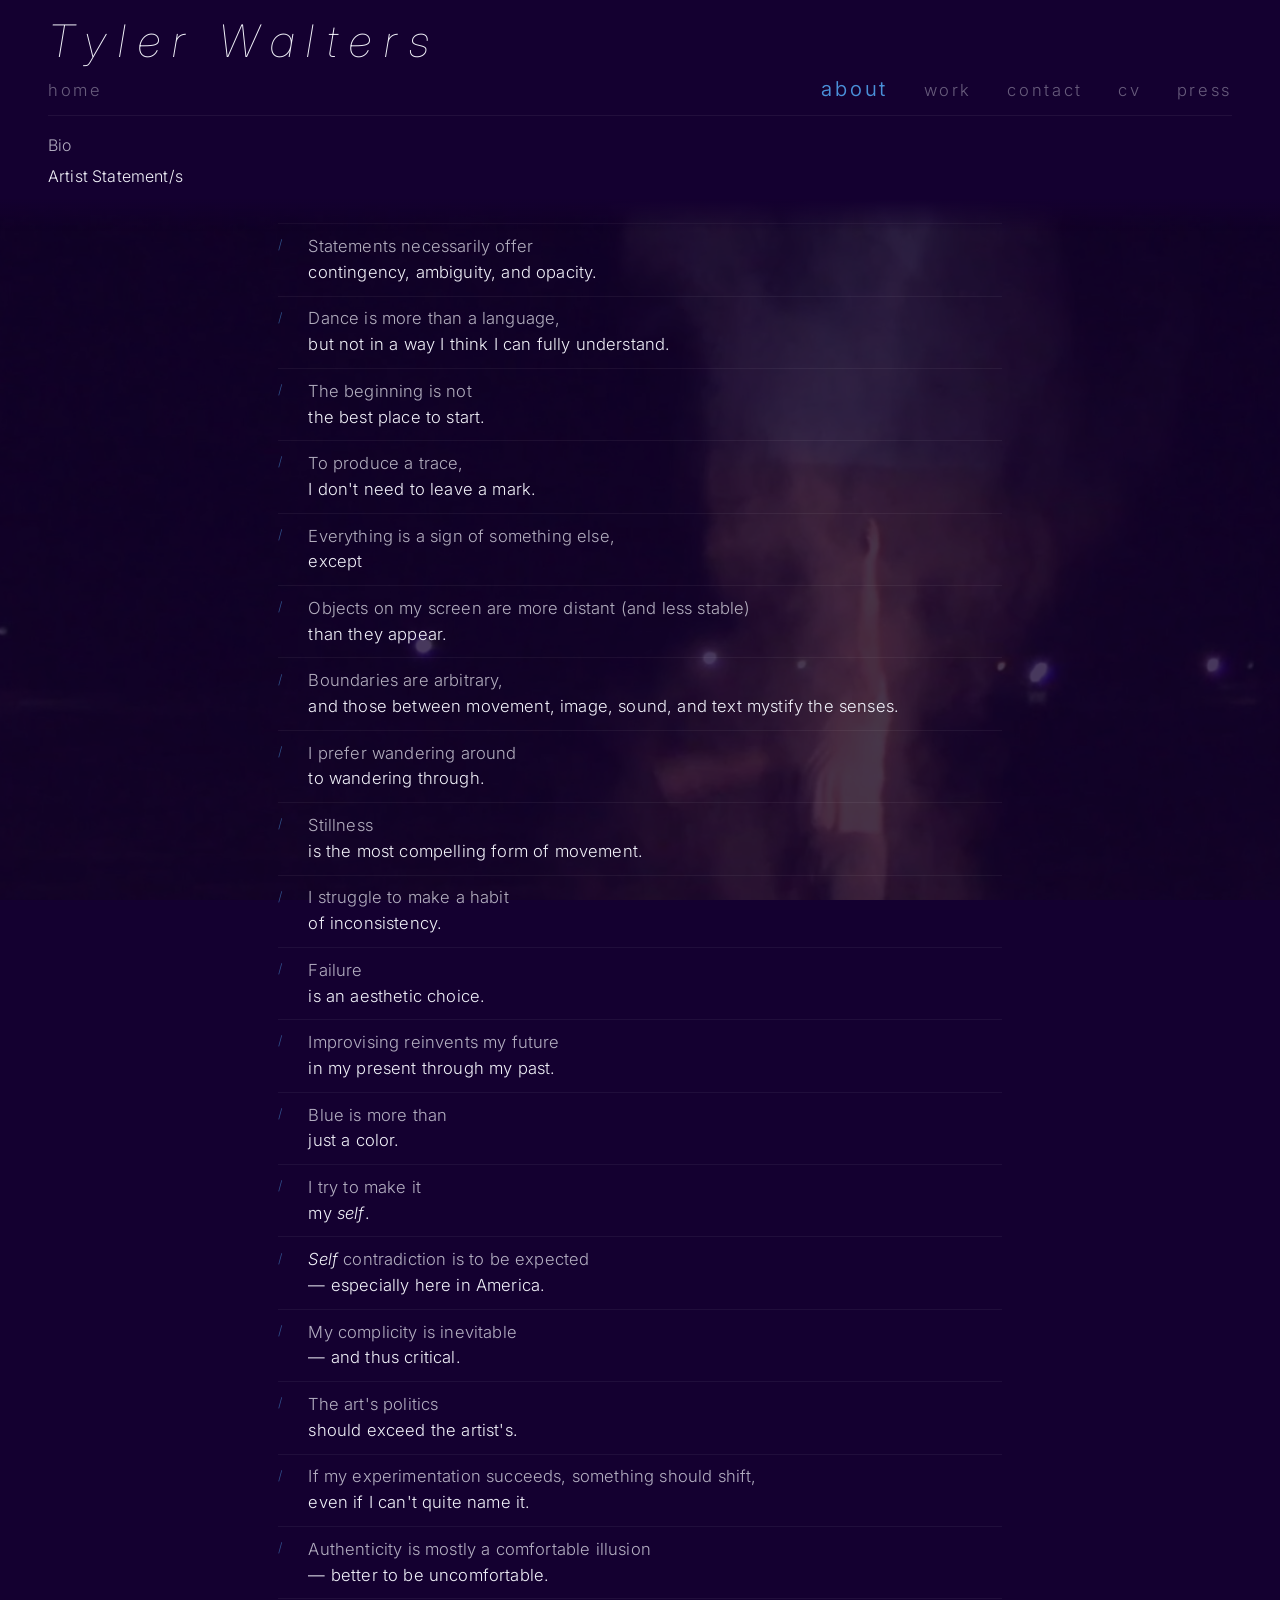
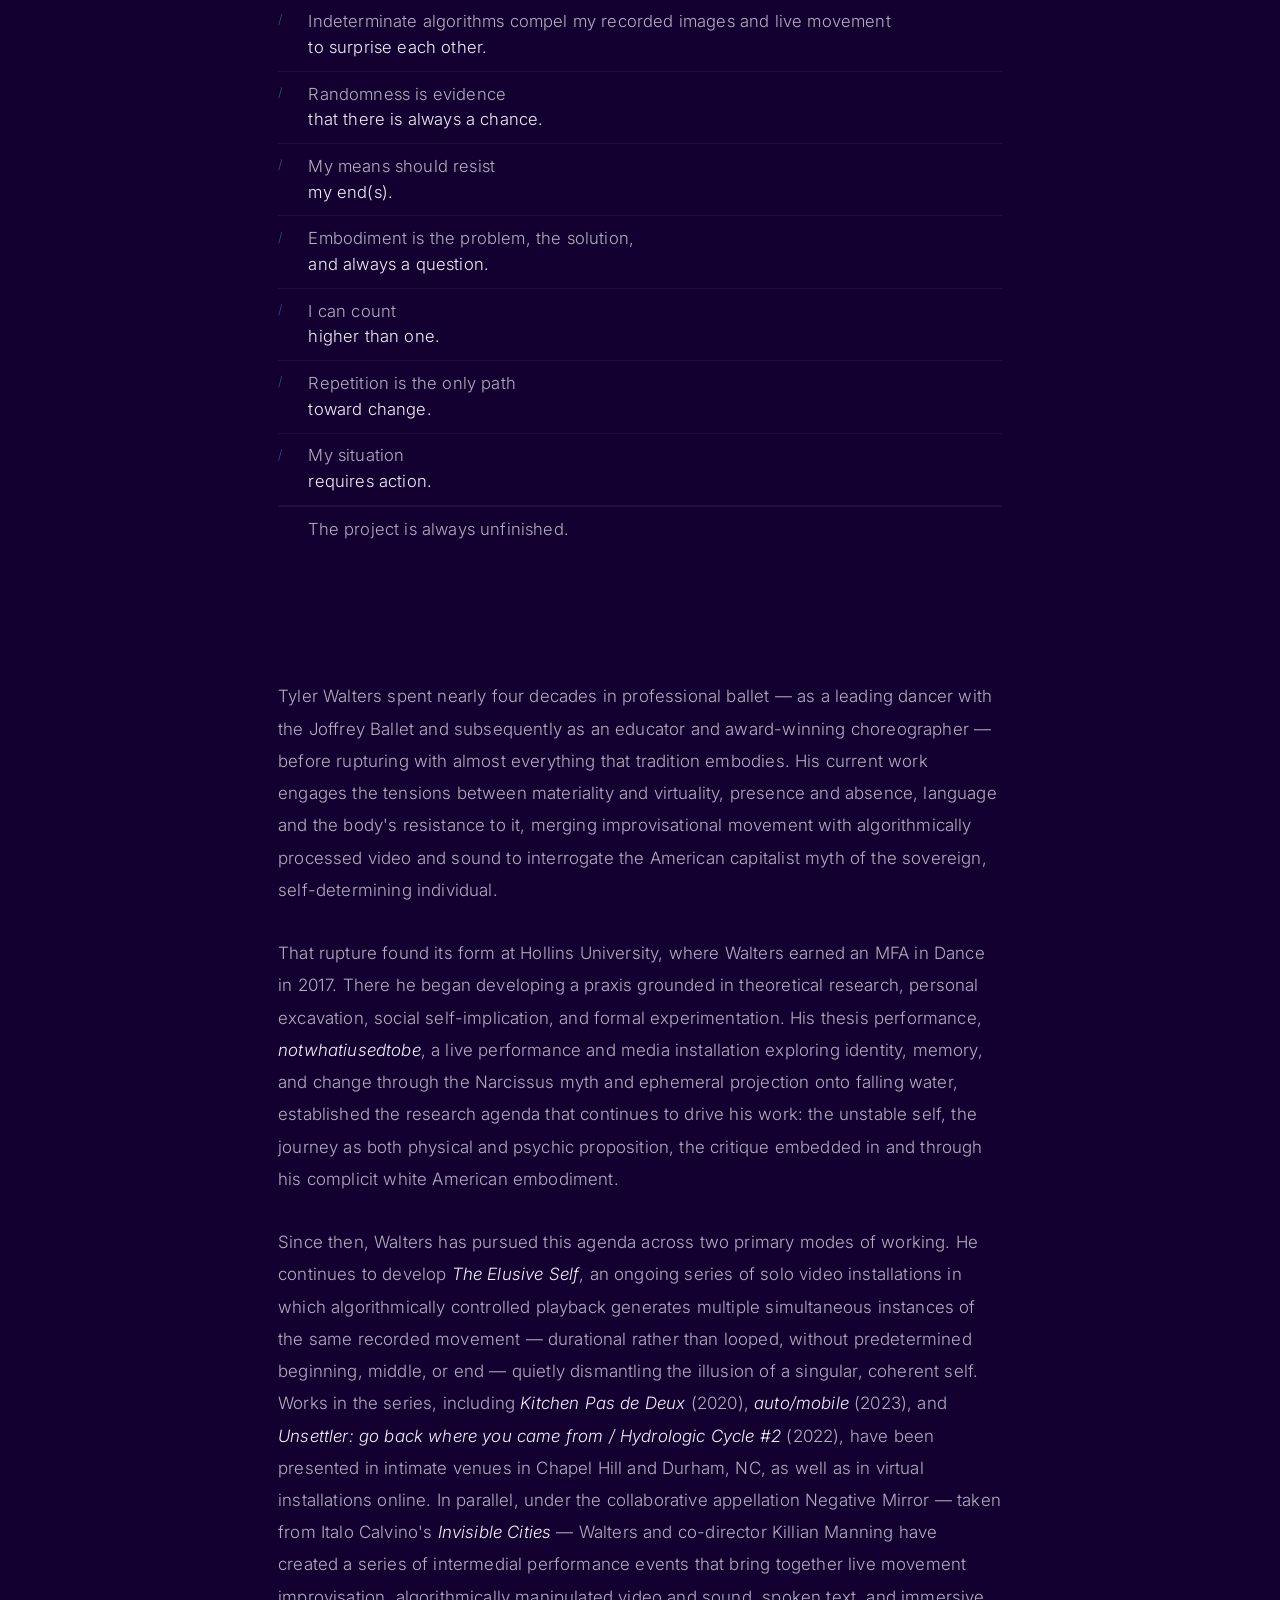
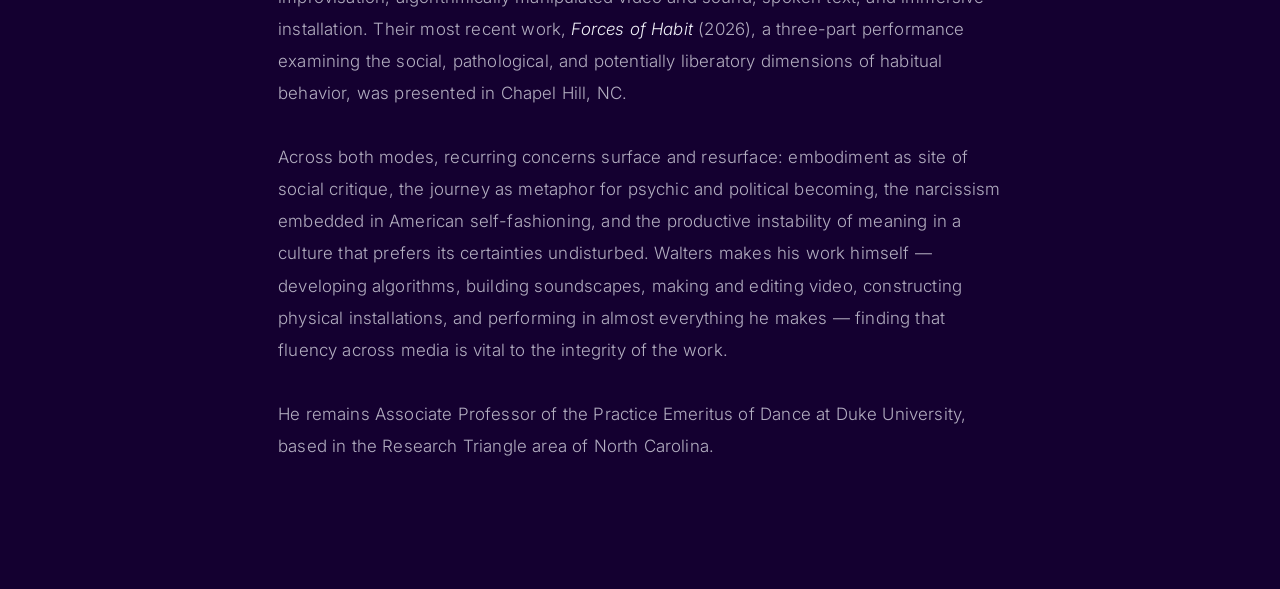
==== about.html @ b611483b "Add files via upload" ====
<!DOCTYPE html>
<html lang="en">
<head>
  <meta charset="UTF-8">
  <meta name="viewport" content="width=device-width, initial-scale=1.0">
  <title>Tyler Walters — About</title>
  <link rel="preconnect" href="https://fonts.googleapis.com">
  <link rel="preconnect" href="https://fonts.gstatic.com" crossorigin>
  <link href="https://fonts.googleapis.com/css2?family=Inter:ital,wght@0,100..900;1,100..900&display=swap" rel="stylesheet">
  <link rel="stylesheet" href="style.css">
</head>
<body class="page">

<!-- Parallax background — brighter, unblurred -->
<div class="parallax-bg" aria-hidden="true">
  <img class="parallax-bg-img"
       src="assets/skyty-frames/frame030.jpg"
       alt=""
       id="bg-img">
</div>

<!-- ============================================================
     SITE HEADER
============================================================ -->
<header class="site-header" id="site-header">
  <span class="site-header-name" aria-hidden="true">Tyler Walters</span>
  <nav class="nav-bar" aria-label="Site navigation">
    <a href="index.html"   class="nav-item nav-home">home</a>
    <a href="about.html"   class="nav-item active" aria-current="page">about</a>
    <a href="work.html"    class="nav-item">work</a>
    <a href="contact.html" class="nav-item">contact</a>
    <a href="cv.html"      class="nav-item">cv</a>
    <a href="press.html"   class="nav-item">press</a>
  </nav>
</header>

<!-- ============================================================
     ABOUT PAGE
============================================================ -->
<div class="about-page" id="about-page">

  <!--
    Sub-nav is sticky, positioned via JS to sit flush below header.
    Content scrolls behind it — the ::after gradient fades statements out.
  -->
  <nav class="sub-nav" id="sub-nav" aria-label="Section navigation">
    <!--
      CSS flex order: sub-inactive = order 1 (top), sub-active = order 2 (bottom).
      JS swaps classes as user scrolls between sections.
    -->
    <a href="#statement"
       class="sub-nav-item sub-active"
       id="subnav-statement">Artist Statement/s</a>
    <a href="#bio"
       class="sub-nav-item sub-inactive"
       id="subnav-bio">Bio</a>
  </nav>

  <!-- ============================================================
       ARTIST STATEMENT
  ============================================================ -->
  <section class="statement-section" id="statement">

    <ul class="statement-list" aria-label="Artist statements">

      <li class="statement-item">
        <span class="slash" aria-hidden="true">/</span>
        <p class="statement-text">
          <span class="line-1">Statements necessarily offer</span>
          <span class="line-2">contingency, ambiguity, and opacity.</span>
        </p>
      </li>

      <li class="statement-item">
        <span class="slash" aria-hidden="true">/</span>
        <p class="statement-text">
          <span class="line-1">Dance is more than a language,</span>
          <span class="line-2">but not in a way I think I can fully understand.</span>
        </p>
      </li>

      <li class="statement-item">
        <span class="slash" aria-hidden="true">/</span>
        <p class="statement-text">
          <!-- fixed: lowercase "the" on line 2 -->
          <span class="line-1">The beginning is not</span>
          <span class="line-2">the best place to start.</span>
        </p>
      </li>

      <li class="statement-item">
        <span class="slash" aria-hidden="true">/</span>
        <p class="statement-text">
          <span class="line-1">To produce a trace,</span>
          <span class="line-2">I don't need to leave a mark.</span>
        </p>
      </li>

      <li class="statement-item">
        <span class="slash" aria-hidden="true">/</span>
        <p class="statement-text">
          <span class="line-1">Everything is a sign of something else,</span>
          <span class="line-2">except</span>
        </p>
      </li>

      <li class="statement-item">
        <span class="slash" aria-hidden="true">/</span>
        <p class="statement-text">
          <span class="line-1">Objects on my screen are more distant (and less stable)</span>
          <span class="line-2">than they appear.</span>
        </p>
      </li>

      <li class="statement-item">
        <span class="slash" aria-hidden="true">/</span>
        <p class="statement-text">
          <span class="line-1">Boundaries are arbitrary,</span>
          <span class="line-2">and those between movement, image, sound, and text mystify the senses.</span>
        </p>
      </li>

      <li class="statement-item">
        <span class="slash" aria-hidden="true">/</span>
        <p class="statement-text">
          <span class="line-1">I prefer wandering around</span>
          <span class="line-2">to wandering through.</span>
        </p>
      </li>

      <li class="statement-item">
        <span class="slash" aria-hidden="true">/</span>
        <p class="statement-text">
          <span class="line-1">Stillness</span>
          <span class="line-2">is the most compelling form of movement.</span>
        </p>
      </li>

      <li class="statement-item">
        <span class="slash" aria-hidden="true">/</span>
        <p class="statement-text">
          <span class="line-1">I struggle to make a habit</span>
          <span class="line-2">of inconsistency.</span>
        </p>
      </li>

      <li class="statement-item">
        <span class="slash" aria-hidden="true">/</span>
        <p class="statement-text">
          <span class="line-1">Failure</span>
          <span class="line-2">is an aesthetic choice.</span>
        </p>
      </li>

      <li class="statement-item">
        <span class="slash" aria-hidden="true">/</span>
        <p class="statement-text">
          <span class="line-1">Improvising reinvents my future</span>
          <span class="line-2">in my present through my past.</span>
        </p>
      </li>

      <li class="statement-item">
        <span class="slash" aria-hidden="true">/</span>
        <p class="statement-text">
          <span class="line-1">Blue is more than</span>
          <span class="line-2">just a color.</span>
        </p>
      </li>

      <li class="statement-item">
        <span class="slash" aria-hidden="true">/</span>
        <p class="statement-text">
          <span class="line-1">I try to make it</span>
          <span class="line-2">my <em>self</em>.</span>
        </p>
      </li>

      <li class="statement-item">
        <span class="slash" aria-hidden="true">/</span>
        <p class="statement-text">
          <!-- fixed: italic Self -->
          <span class="line-1"><em>Self</em> contradiction is to be expected</span>
          <span class="line-2">— especially here in America.</span>
        </p>
      </li>

      <li class="statement-item">
        <span class="slash" aria-hidden="true">/</span>
        <p class="statement-text">
          <span class="line-1">My complicity is inevitable</span>
          <span class="line-2">— and thus critical.</span>
        </p>
      </li>

      <li class="statement-item">
        <span class="slash" aria-hidden="true">/</span>
        <p class="statement-text">
          <span class="line-1">The art's politics</span>
          <span class="line-2">should exceed the artist's.</span>
        </p>
      </li>

      <li class="statement-item">
        <span class="slash" aria-hidden="true">/</span>
        <p class="statement-text">
          <span class="line-1">If my experimentation succeeds, something should shift,</span>
          <span class="line-2">even if I can't quite name it.</span>
        </p>
      </li>

      <li class="statement-item">
        <span class="slash" aria-hidden="true">/</span>
        <p class="statement-text">
          <span class="line-1">Authenticity is mostly a comfortable illusion</span>
          <span class="line-2">— better to be uncomfortable.</span>
        </p>
      </li>

      <li class="statement-item">
        <span class="slash" aria-hidden="true">/</span>
        <p class="statement-text">
          <span class="line-1">Indeterminate algorithms compel my recorded images and live movement</span>
          <span class="line-2">to surprise each other.</span>
        </p>
      </li>

      <li class="statement-item">
        <span class="slash" aria-hidden="true">/</span>
        <p class="statement-text">
          <span class="line-1">Randomness is evidence</span>
          <span class="line-2">that there is always a chance.</span>
        </p>
      </li>

      <li class="statement-item">
        <span class="slash" aria-hidden="true">/</span>
        <p class="statement-text">
          <span class="line-1">My means should resist</span>
          <span class="line-2">my end(s).</span>
        </p>
      </li>

      <li class="statement-item">
        <span class="slash" aria-hidden="true">/</span>
        <p class="statement-text">
          <span class="line-1">Embodiment is the problem, the solution,</span>
          <span class="line-2">and always a question.</span>
        </p>
      </li>

      <li class="statement-item">
        <span class="slash" aria-hidden="true">/</span>
        <p class="statement-text">
          <span class="line-1">I can count</span>
          <span class="line-2">higher than one.</span>
        </p>
      </li>

      <li class="statement-item">
        <span class="slash" aria-hidden="true">/</span>
        <p class="statement-text">
          <span class="line-1">Repetition is the only path</span>
          <span class="line-2">toward change.</span>
        </p>
      </li>

      <li class="statement-item">
        <span class="slash" aria-hidden="true">/</span>
        <p class="statement-text">
          <span class="line-1">My situation</span>
          <span class="line-2">requires action.</span>
        </p>
      </li>

    </ul>

    <!-- Final line: same grid rhythm, no slash, line-1 color, no italic -->
    <div class="statement-final">
      <span class="slash-empty" aria-hidden="true"></span>
      <span class="final-text">The project is always unfinished.</span>
    </div>

  </section>

  <!-- ============================================================
       BIO
       No section-title or accent-rule needed — sub-nav handles navigation
  ============================================================ -->
  <section class="bio-section" id="bio">

    <div class="bio-text">

      <p>Tyler Walters spent nearly four decades in professional ballet — as a leading dancer
      with the Joffrey Ballet and subsequently as an educator and award-winning choreographer —
      before rupturing with almost everything that tradition embodies. His current work engages
      the tensions between materiality and virtuality, presence and absence, language and the
      body's resistance to it, merging improvisational movement with algorithmically processed
      video and sound to interrogate the American capitalist myth of the sovereign,
      self-determining individual.</p>

      <p>That rupture found its form at Hollins University, where Walters earned an MFA in Dance
      in 2017. There he began developing a praxis grounded in theoretical research, personal
      excavation, social self-implication, and formal experimentation. His thesis performance,
      <em>notwhatiusedtobe</em>, a live performance and media installation exploring identity,
      memory, and change through the Narcissus myth and ephemeral projection onto falling water,
      established the research agenda that continues to drive his work: the unstable self, the
      journey as both physical and psychic proposition, the critique embedded in and through his
      complicit white American embodiment.</p>

      <p>Since then, Walters has pursued this agenda across two primary modes of working. He
      continues to develop <em>The Elusive Self</em>, an ongoing series of solo video
      installations in which algorithmically controlled playback generates multiple simultaneous
      instances of the same recorded movement — durational rather than looped, without
      predetermined beginning, middle, or end — quietly dismantling the illusion of a singular,
      coherent self. Works in the series, including <em>Kitchen Pas de Deux</em> (2020),
      <em>auto/mobile</em> (2023), and <em>Unsettler: go back where you came from /
      Hydrologic Cycle #2</em> (2022), have been presented in intimate venues in Chapel Hill
      and Durham, NC, as well as in virtual installations online. In parallel, under the
      collaborative appellation Negative Mirror — taken from Italo Calvino's
      <em>Invisible Cities</em> — Walters and co-director Killian Manning have created a series
      of intermedial performance events that bring together live movement improvisation,
      algorithmically manipulated video and sound, spoken text, and immersive installation.
      Their most recent work, <em>Forces of Habit</em> (2026), a three-part performance
      examining the social, pathological, and potentially liberatory dimensions of habitual
      behavior, was presented in Chapel Hill, NC.</p>

      <p>Across both modes, recurring concerns surface and resurface: embodiment as site of
      social critique, the journey as metaphor for psychic and political becoming, the narcissism
      embedded in American self-fashioning, and the productive instability of meaning in a
      culture that prefers its certainties undisturbed. Walters makes his work himself —
      developing algorithms, building soundscapes, making and editing video, constructing
      physical installations, and performing in almost everything he makes — finding that
      fluency across media is vital to the integrity of the work.</p>

      <p>He remains Associate Professor of the Practice Emeritus of Dance at Duke University,
      based in the Research Triangle area of North Carolina.</p>

    </div>

  </section>

</div><!-- end about-page -->


<!-- ============================================================
     JAVASCRIPT
============================================================ -->
<script>
(function () {
  'use strict';

  /* ----------------------------------------------------------
     HEADER HEIGHT — set CSS variable and sub-nav top position
  ---------------------------------------------------------- */
  const header = document.getElementById('site-header');
  const subNav = document.getElementById('sub-nav');

  function setHeaderHeight () {
    const h = header.offsetHeight;
    document.documentElement.style.setProperty('--header-h', h + 'px');
    subNav.style.top = h + 'px';
  }

  setHeaderHeight();
  window.addEventListener('resize', setHeaderHeight, { passive: true });

  /* ----------------------------------------------------------
     SUB-NAV SWITCHING
     Uses IntersectionObserver to detect which section is visible.
     rootMargin shifts the trigger point so switching happens
     when the section heading reaches the sub-nav bottom edge.
  ---------------------------------------------------------- */
  const statementEl = document.getElementById('statement');
  const bioEl       = document.getElementById('bio');
  const navStmt     = document.getElementById('subnav-statement');
  const navBio      = document.getElementById('subnav-bio');

  function setSubActive (section) {
    if (section === 'statement') {
      navStmt.classList.replace('sub-inactive', 'sub-active');
      navBio.classList.replace('sub-active',    'sub-inactive');
    } else {
      navBio.classList.replace('sub-inactive',  'sub-active');
      navStmt.classList.replace('sub-active',   'sub-inactive');
    }
  }

  /* Observe sections — switch when a section occupies the middle of viewport */
  const observer = new IntersectionObserver(function (entries) {
    entries.forEach(function (entry) {
      if (entry.isIntersecting) {
        setSubActive(entry.target.id);
      }
    });
  }, {
    rootMargin: '-35% 0px -35% 0px',
    threshold: 0
  });

  observer.observe(statementEl);
  observer.observe(bioEl);

  /* ----------------------------------------------------------
     BACKGROUND IMAGE — slow zoom as page scrolls
  ---------------------------------------------------------- */
  const bgImg = document.getElementById('bg-img');

  window.addEventListener('scroll', function () {
    const maxScroll = document.body.scrollHeight - window.innerHeight;
    if (maxScroll <= 0) return;
    const progress = Math.min(window.scrollY / maxScroll, 1);
    /* Scale: 1.05 at top → 1.22 at bottom */
    bgImg.style.transform = 'scale(' + (1.05 + progress * 0.17) + ')';
  }, { passive: true });

})();
</script>

</body>
</html>
---- style.css ----
/* ============================================================
   TYLER WALTERS — SHARED STYLESHEET  v3
   style.css
============================================================ */

/* ============================================================
   CSS CUSTOM PROPERTIES
============================================================ */
:root {
  --ground:        #140030;
  --ground-dark:   #0e0022;
  --text:          #F0F0F8;
  --text-dim:      rgba(240, 240, 248, 0.38);
  --text-mid:      rgba(240, 240, 248, 0.72);
  --accent:        #4A90D9;
  --accent-dim:    rgba(74, 144, 217, 0.35);
  --font:          'Inter', sans-serif;
  --header-h:      120px;   /* overridden by JS */
}

/* ============================================================
   RESET & BASE
============================================================ */
*, *::before, *::after {
  margin: 0;
  padding: 0;
  box-sizing: border-box;
}

html {
  font-family: var(--font);
  background: var(--ground);
  color: var(--text);
  overflow-x: hidden;
  scroll-behavior: smooth;
}

body {
  min-height: 100vh;
  overflow-x: hidden;
  position: relative;
  background: var(--ground);
}

/* ============================================================
   PARALLAX BACKGROUND
   Brighter and unblurred per feedback
============================================================ */
.parallax-bg {
  position: fixed;
  inset: 0;
  z-index: 0;
  pointer-events: none;
  overflow: hidden;
  opacity: 0.22;   /* was 0.07 — significantly brighter */
}

.parallax-bg-img {
  width: 120%;
  height: 120%;
  object-fit: cover;
  transform-origin: center center;
  transform: scale(1.05);
  /* filter: blur(3px);  removed — unblurred per feedback */
  will-change: transform;
}

/* ============================================================
   SITE HEADER
   Left-aligned on all inner pages
============================================================ */
.site-header {
  position: fixed;
  top: 0;
  left: 0;
  right: 0;
  z-index: 110;
  background: var(--ground);
  padding: 1.2rem 3rem 0;
}

/* Title — left aligned on inner pages */
.site-header-name {
  font-family: var(--font);
  font-weight: 100;
  font-style: italic;
  font-size: clamp(1.6rem, 3.5vw, 3.8rem);
  letter-spacing: 0.28em;
  color: var(--text);
  line-height: 1;
  text-transform: none;
  user-select: none;
  pointer-events: none;
  display: block;
  text-align: left;   /* left aligned on inner pages */
  margin-bottom: 0.75rem;
}

/* ============================================================
   MAIN NAVIGATION BAR
============================================================ */
.nav-bar {
  display: flex;
  align-items: baseline;
  gap: 2.2rem;
  padding-bottom: 0.85rem;
  border-bottom: 1px solid rgba(240, 240, 248, 0.06);
}

/* Nav items — approx twice the previous size */
.nav-item {
  font-size: clamp(0.82rem, 1.3vw, 1.1rem);   /* was 0.72rem fixed */
  font-weight: 300;
  letter-spacing: 0.16em;
  text-transform: lowercase;
  text-decoration: none;
  color: var(--text-dim);
  transition: color 0.25s ease, font-size 0.2s ease;
  white-space: nowrap;
}

.nav-item:hover {
  color: var(--text-mid);
}

/* Active page — accent color, noticeably larger than inactive */
.nav-item.active {
  color: var(--accent);
  font-size: clamp(1rem, 1.6vw, 1.35rem);   /* larger than inactive */
  font-weight: 350;
  letter-spacing: 0.14em;
}

.nav-home {
  margin-right: auto;
}

/* ============================================================
   ABOUT PAGE
============================================================ */
.about-page {
  position: relative;
  z-index: 1;
  padding-top: var(--header-h);
}

/* ---- Sub-navigation ---- */
/* Sticky below the main header, content scrolls behind it */
.sub-nav {
  position: sticky;
  top: var(--header-h);   /* set precisely by JS */
  z-index: 90;
  background: var(--ground);
  padding: 0.9rem 3rem 0.5rem;
  display: flex;
  flex-direction: column;
  align-items: flex-start;
  gap: 0.1rem;
}

/* Gradient fade below sub-nav so statements disappear smoothly */
.sub-nav::after {
  content: '';
  position: absolute;
  top: 100%;
  left: 0;
  right: 0;
  height: 2rem;
  background: linear-gradient(to bottom, var(--ground) 0%, rgba(20,0,48,0) 100%);
  pointer-events: none;
}

.sub-nav-item {
  font-size: clamp(0.88rem, 1.25vw, 1.04rem);  /* matches statement line-2 size */
  font-weight: 300;
  letter-spacing: 0.01em;
  text-transform: none;
  text-decoration: none;
  padding: 0.15em 0;
  transition: color 0.3s ease;
  cursor: pointer;
  display: inline-block;
  line-height: 1.55;
}

/* Active sub-nav — same color as statement line-2 (full text brightness) */
.sub-nav-item.sub-active {
  color: var(--text);     /* matches line-2 */
  font-weight: 300;
  order: 2;               /* active item sits at bottom of stack */
}

/* Inactive sub-nav — same color as statement line-1 (dimmer) */
.sub-nav-item.sub-inactive {
  color: rgba(240, 240, 248, 0.72);   /* matches line-1 */
  order: 1;               /* inactive sits at top */
}

.sub-nav-item.sub-inactive:hover {
  color: var(--text);
}

/* ---- Statement section ---- */
.statement-section {
  padding: 1.5rem 3rem 5rem;
  max-width: 820px;
  margin: 0 auto;
  position: relative;
  z-index: 1;
}

.statement-list {
  list-style: none;
  display: flex;
  flex-direction: column;
}

.statement-item {
  display: grid;
  grid-template-columns: 1.4rem 1fr;
  gap: 0 0.5rem;
  align-items: start;
  padding: 0.62rem 0;
  border-top: 1px solid rgba(240, 240, 248, 0.055);
}

.statement-item:last-of-type {
  border-bottom: 1px solid rgba(240, 240, 248, 0.055);
}

.slash {
  color: var(--accent);
  font-size: 0.8rem;
  font-weight: 300;
  line-height: 1.55;
  padding-top: 0.1em;
  opacity: 0.55;
  user-select: none;
}

.statement-text {
  /* Font grows starting around 50% screen width (480px),
     reaching same max size as before */
  font-size: clamp(0.88rem, 2.2vw, 1.04rem);  /* starts growing at narrower viewport */
  font-weight: 300;
  letter-spacing: 0.01em;
}

/* Line 1 — slightly dimmer */
.statement-text .line-1 {
  display: block;
  color: rgba(240, 240, 248, 0.72);
  line-height: 1.55;
}

/* Line 2 — full brightness */
.statement-text .line-2 {
  display: block;
  color: var(--text);
  line-height: 1.55;
}

.statement-text em {
  font-style: italic;
  color: var(--text);
}

/* Final unmoored line — same grid, no slash, line-1 color, not italic */
.statement-final {
  display: grid;
  grid-template-columns: 1.4rem 1fr;
  gap: 0 0.5rem;
  padding: 0.62rem 0;
  border-top: 1px solid rgba(240, 240, 248, 0.055);
}

.slash-empty { /* empty grid cell, keeps alignment */ }

.final-text {
  font-size: clamp(0.88rem, 2.2vw, 1.04rem);
  font-weight: 300;
  color: rgba(240, 240, 248, 0.72);   /* same as line-1 */
  line-height: 1.55;
  letter-spacing: 0.01em;
  font-style: normal;
}

/* ---- Bio section ---- */
.bio-section {
  min-height: 80vh;
  padding: 3rem 3rem 8rem;
  max-width: 820px;
  margin: 0 auto;
  position: relative;
  z-index: 1;
}

/* section-title and accent-rule kept for bio heading
   but hidden by default since sub-nav replaces the need */
.section-title {
  font-size: 0.65rem;
  font-weight: 300;
  letter-spacing: 0.5em;
  text-transform: uppercase;
  color: var(--accent);
  margin-bottom: 2rem;
  opacity: 0.8;
}

.accent-rule {
  width: 2rem;
  height: 1px;
  background: var(--accent);
  opacity: 0.4;
  margin: 1.2rem 0 2.2rem;
}

.bio-text {
  font-size: clamp(0.9rem, 2.2vw, 1.06rem);   /* same growth breakpoint as statement */
  font-weight: 300;
  line-height: 1.9;
  color: var(--text-mid);
  letter-spacing: 0.01em;
}

.bio-text p { margin-bottom: 1.85em; }
.bio-text p:last-child { margin-bottom: 0; }
.bio-text em { font-style: italic; color: var(--text); }

/* ============================================================
   WORK PAGE
============================================================ */
.work-page {
  padding-top: var(--header-h);
  position: relative;
  z-index: 1;
}

.reel-strip {
  width: 100%;
  height: clamp(100px, 16vw, 220px);
  overflow: hidden;
  position: relative;
  background: var(--ground-dark);
}

.reel-strip video,
.reel-strip img {
  width: 100%;
  height: 100%;
  object-fit: cover;
  object-position: center 40%;
  opacity: 0.8;
  display: block;
}

.reel-strip::before,
.reel-strip::after {
  content: '';
  position: absolute;
  top: 0; bottom: 0;
  width: 10%;
  z-index: 2;
  pointer-events: none;
}
.reel-strip::before {
  left: 0;
  background: linear-gradient(to right, var(--ground) 0%, transparent 100%);
}
.reel-strip::after {
  right: 0;
  background: linear-gradient(to left, var(--ground) 0%, transparent 100%);
}

.work-nav {
  position: sticky;
  top: var(--header-h);
  z-index: 85;
  display: flex;
  gap: 2.5rem;
  padding: 0.8rem 3rem;
  background: linear-gradient(to bottom, rgba(20,0,48,0.97) 0%, rgba(20,0,48,0) 100%);
}

.work-nav a {
  font-size: 0.62rem;
  font-weight: 300;
  letter-spacing: 0.32em;
  text-transform: lowercase;
  text-decoration: none;
  color: var(--text-dim);
  transition: color 0.25s ease;
  white-space: nowrap;
}

.work-nav a:hover,
.work-nav a.section-active { color: var(--accent); }

.work-section { padding: 4rem 3rem 2rem; }

.work-section-header { margin-bottom: 3rem; }

.work-section-title {
  font-size: 0.62rem;
  font-weight: 300;
  letter-spacing: 0.5em;
  text-transform: uppercase;
  color: var(--accent);
  margin-bottom: 1rem;
  opacity: 0.78;
}

.work-section-intro {
  font-size: clamp(0.86rem, 1.25vw, 1.02rem);
  font-weight: 300;
  line-height: 1.85;
  color: var(--text-mid);
  max-width: 700px;
}

.work-entry {
  display: grid;
  grid-template-columns: 1fr 1fr;
  gap: 3px;
  margin-bottom: 4px;
  position: relative;
}

.work-entry:nth-child(odd) .work-video-box   { order: 2; }
.work-entry:nth-child(odd) .work-statement-box { order: 1; }

.work-video-box {
  position: relative;
  background: var(--ground-dark);
  aspect-ratio: 16/9;
  overflow: hidden;
  will-change: transform;
}

.work-video-box iframe { width: 100%; height: 100%; border: none; display: block; }

.video-placeholder {
  width: 100%; height: 100%;
  display: flex; align-items: center; justify-content: center;
  background: rgba(74,144,217,0.04);
  border: 1px solid rgba(74,144,217,0.1);
}

.video-placeholder span {
  font-size: 0.6rem;
  letter-spacing: 0.3em;
  text-transform: uppercase;
  color: var(--accent-dim);
}

.work-statement-box {
  background: rgba(240,240,248,0.02);
  padding: 2.2rem 2.4rem;
  display: flex;
  flex-direction: column;
  will-change: transform;
}

.work-title {
  font-size: clamp(1rem, 1.8vw, 1.4rem);
  font-weight: 200;
  letter-spacing: 0.03em;
  color: var(--text);
  margin-bottom: 0.25rem;
  font-style: italic;
}

.work-meta {
  font-size: 0.6rem;
  font-weight: 300;
  letter-spacing: 0.28em;
  text-transform: uppercase;
  color: var(--accent);
  opacity: 0.65;
  margin-bottom: 1.4rem;
}

.work-collaborators {
  font-size: 0.6rem;
  font-weight: 300;
  letter-spacing: 0.22em;
  color: var(--text-dim);
  margin-bottom: 1.4rem;
  text-transform: uppercase;
}

.work-statement-preview {
  font-size: clamp(0.8rem, 1.1vw, 0.93rem);
  font-weight: 300;
  line-height: 1.85;
  color: var(--text-mid);
  flex: 1;
}

.work-more-btn {
  display: inline-block;
  margin-top: 1.3rem;
  align-self: flex-start;
  font-size: 0.6rem;
  font-weight: 300;
  letter-spacing: 0.42em;
  text-transform: lowercase;
  color: var(--accent);
  cursor: pointer;
  background: none;
  border: none;
  border-bottom: 1px solid var(--accent-dim);
  padding-bottom: 0.12em;
  transition: color 0.2s ease, border-color 0.2s ease;
  font-family: var(--font);
}

.work-more-btn:hover { color: var(--text); border-color: var(--text-mid); }

.work-statement-full {
  display: none;
  font-size: clamp(0.8rem, 1.1vw, 0.93rem);
  font-weight: 300;
  line-height: 1.85;
  color: var(--text-mid);
  margin-top: 1.1rem;
  border-top: 1px solid rgba(240,240,248,0.06);
  padding-top: 1.1rem;
}

.work-statement-full.expanded { display: block; }

.negative-mirror-label {
  font-size: 0.58rem;
  letter-spacing: 0.42em;
  text-transform: lowercase;
  color: var(--text-dim);
  margin-bottom: 0.35rem;
}

/* ============================================================
   CONTACT PAGE
============================================================ */
.contact-page { padding-top: var(--header-h); min-height: 100vh; position: relative; z-index: 1; }
.contact-inner { max-width: 560px; padding: 4rem 3rem 7rem; margin: 0 auto; }
.contact-text { font-size: clamp(0.9rem, 1.3vw, 1.05rem); font-weight: 300; line-height: 1.85; color: var(--text-mid); margin-bottom: 2.8rem; }
.contact-form { display: flex; flex-direction: column; gap: 1.3rem; }
.contact-field { display: flex; flex-direction: column; gap: 0.4rem; }
.contact-label { font-size: 0.6rem; font-weight: 300; letter-spacing: 0.4em; text-transform: lowercase; color: var(--text-dim); }
.contact-input, .contact-textarea { background: rgba(240,240,248,0.035); border: 1px solid rgba(240,240,248,0.1); color: var(--text); font-family: var(--font); font-size: 0.9rem; font-weight: 300; padding: 0.75rem 1rem; outline: none; transition: border-color 0.25s ease; resize: none; border-radius: 0; -webkit-appearance: none; }
.contact-input:focus, .contact-textarea:focus { border-color: var(--accent-dim); }
.contact-textarea { min-height: 130px; }
.contact-submit { align-self: flex-start; font-family: var(--font); font-size: 0.62rem; font-weight: 300; letter-spacing: 0.44em; text-transform: lowercase; color: var(--text); background: transparent; border: 1px solid rgba(240,240,248,0.28); padding: 0.72em 2.2em; cursor: pointer; transition: border-color 0.25s ease, color 0.25s ease; }
.contact-submit:hover { border-color: var(--accent); color: var(--accent); }

/* ============================================================
   CV PAGE
============================================================ */
.cv-page { padding-top: var(--header-h); min-height: 100vh; position: relative; z-index: 1; }
.cv-inner { max-width: 820px; padding: 4rem 3rem 7rem; margin: 0 auto; }
.cv-download-link { display: inline-block; font-size: 0.6rem; font-weight: 300; letter-spacing: 0.38em; text-transform: lowercase; color: var(--accent); text-decoration: none; border-bottom: 1px solid var(--accent-dim); padding-bottom: 0.12em; margin-bottom: 3rem; transition: color 0.2s ease; }
.cv-download-link:hover { color: var(--text); }
.cv-section { margin-bottom: 3rem; }
.cv-section-heading { font-size: 0.62rem; font-weight: 300; letter-spacing: 0.48em; text-transform: uppercase; color: var(--accent); opacity: 0.75; margin-bottom: 1.1rem; padding-bottom: 0.5rem; border-bottom: 1px solid rgba(240,240,248,0.07); }
.cv-entry { display: grid; grid-template-columns: 5.5rem 1fr; gap: 0 1.5rem; padding: 0.55rem 0; border-top: 1px solid rgba(240,240,248,0.04); font-size: clamp(0.82rem, 1.1vw, 0.93rem); font-weight: 300; line-height: 1.65; }
.cv-year { color: var(--text-dim); font-variant-numeric: tabular-nums; }
.cv-detail { color: var(--text-mid); }
.cv-detail em { font-style: italic; color: var(--text); }

/* ============================================================
   PRESS PAGE
============================================================ */
.press-page { padding-top: var(--header-h); min-height: 100vh; position: relative; z-index: 1; }
.press-inner { max-width: 820px; padding: 4rem 3rem 7rem; margin: 0 auto; }
.press-placeholder { font-size: clamp(0.9rem, 1.3vw, 1.05rem); font-weight: 300; line-height: 1.85; color: var(--text-dim); font-style: italic; max-width: 560px; }

/* ============================================================
   RESPONSIVE
============================================================ */
@media (max-width: 800px) {
  .work-entry { grid-template-columns: 1fr; }
  .work-entry:nth-child(odd) .work-video-box,
  .work-entry:nth-child(odd) .work-statement-box { order: unset; }
}

@media (max-width: 600px) {
  .site-header { padding: 1rem 1.4rem 0; }
  .nav-bar { gap: 1.2rem; padding-bottom: 0.7rem; flex-wrap: wrap; }
  .sub-nav { padding: 0.6rem 1.4rem 0.4rem; }
  .statement-section, .bio-section, .work-section,
  .contact-inner, .cv-inner, .press-inner { padding-left: 1.4rem; padding-right: 1.4rem; }
  .work-statement-box { padding: 1.6rem 1.4rem; }
  .work-nav { padding: 0.7rem 1.4rem; gap: 1.2rem; flex-wrap: wrap; }
}

/* ============================================================
   UTILITY
============================================================ */
.visually-hidden { position: absolute; width: 1px; height: 1px; overflow: hidden; clip: rect(0,0,0,0); white-space: nowrap; }
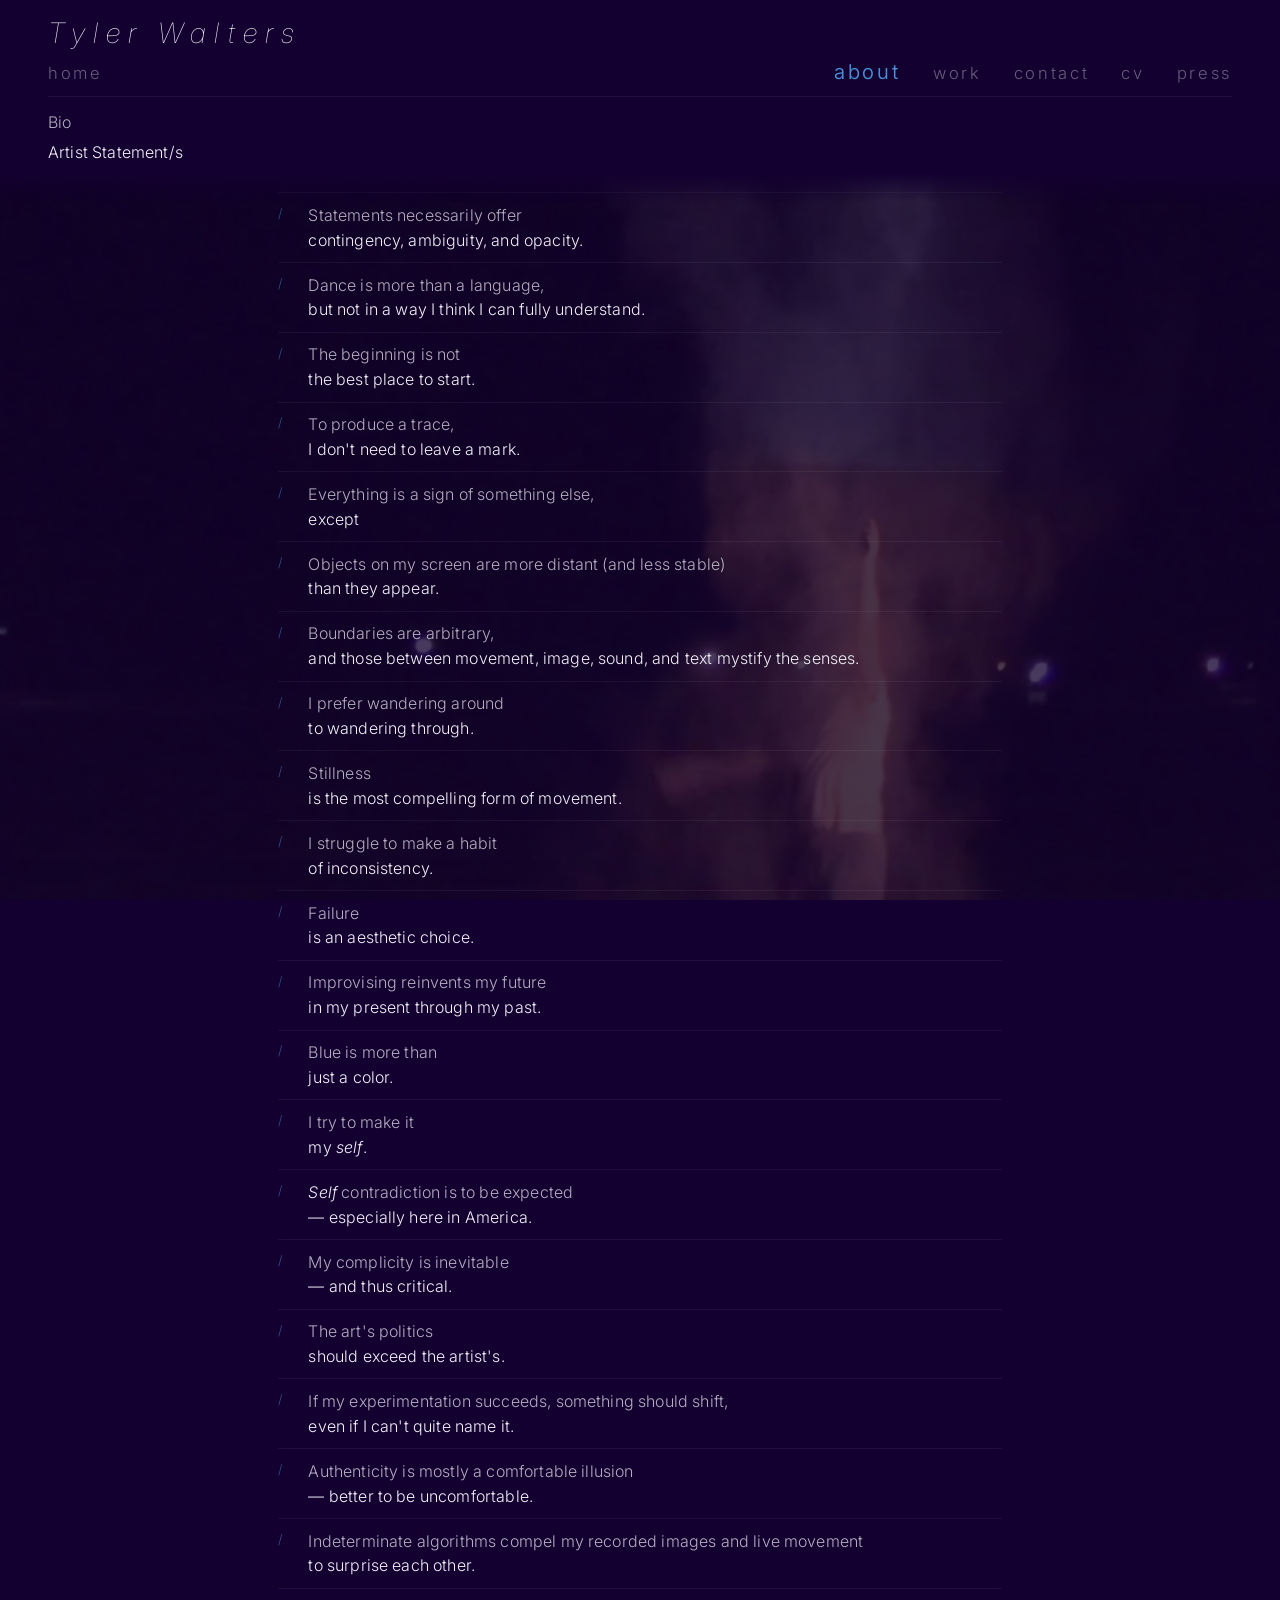
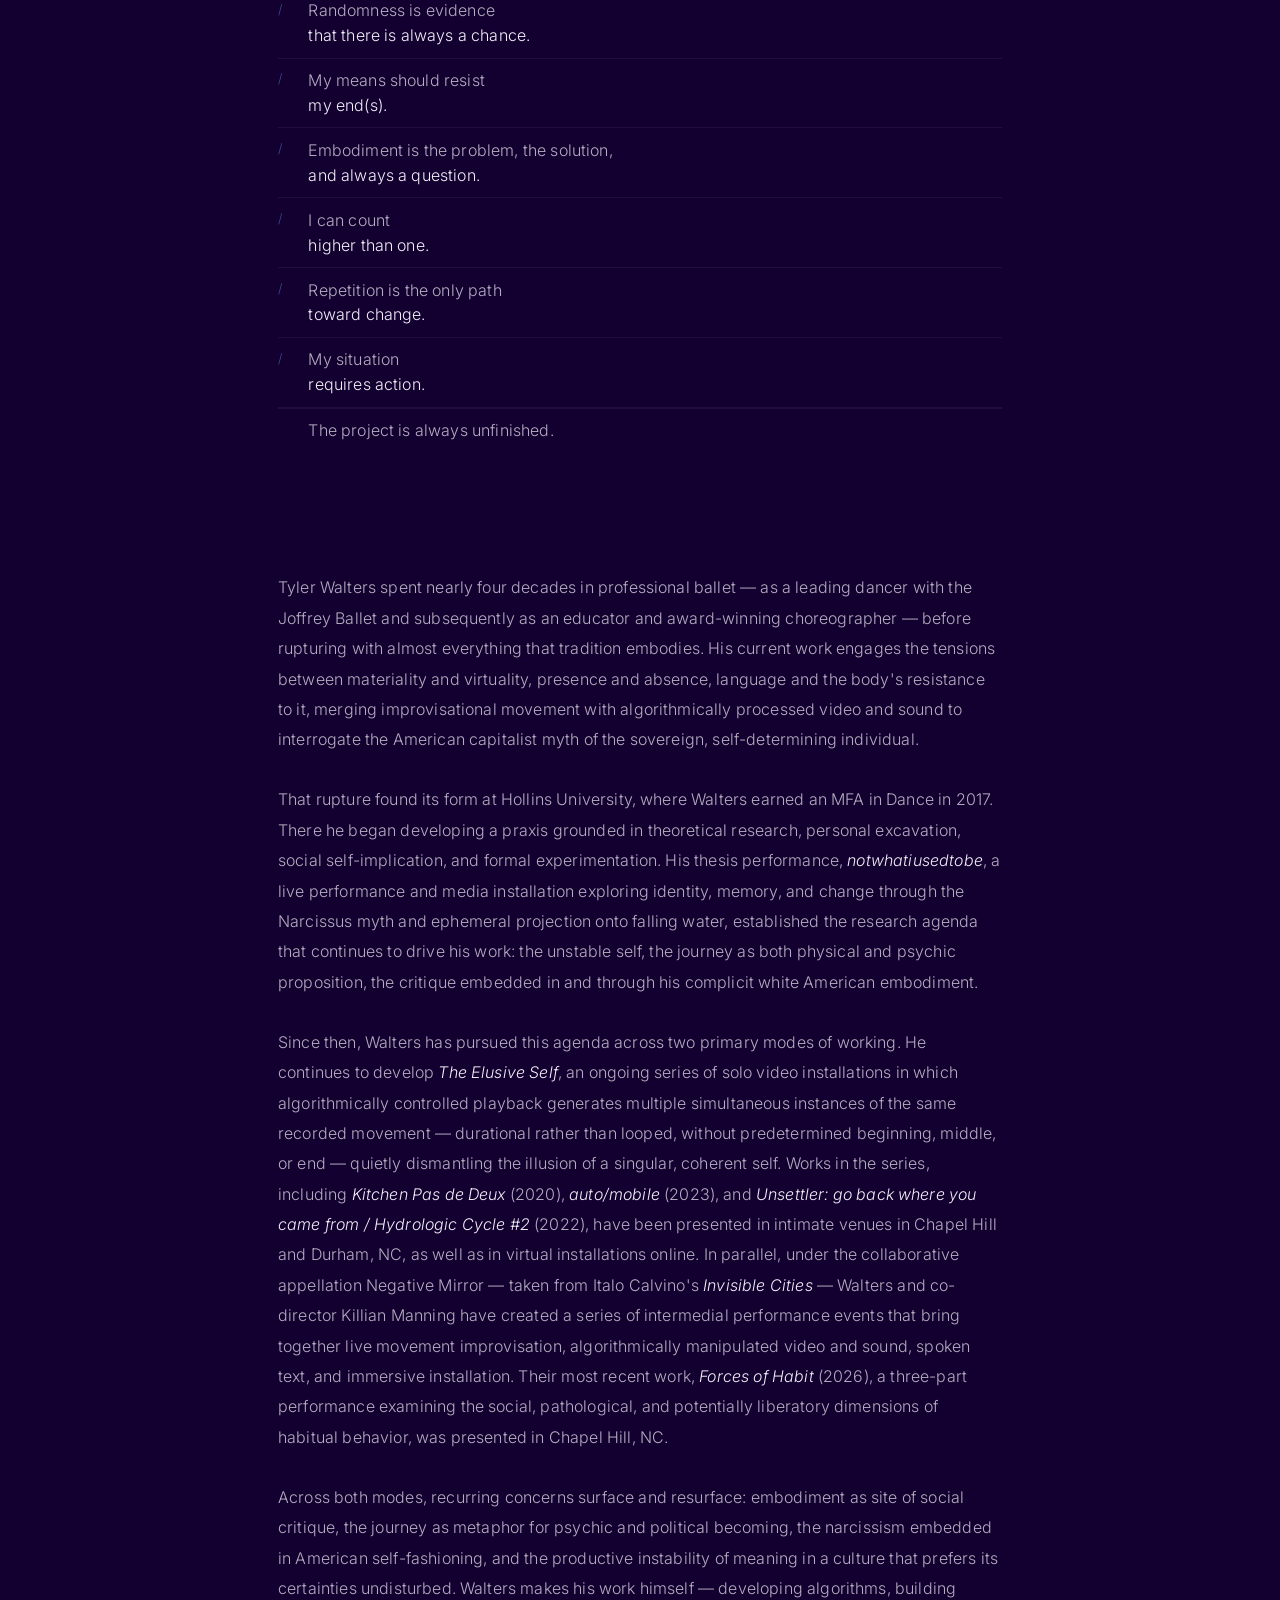
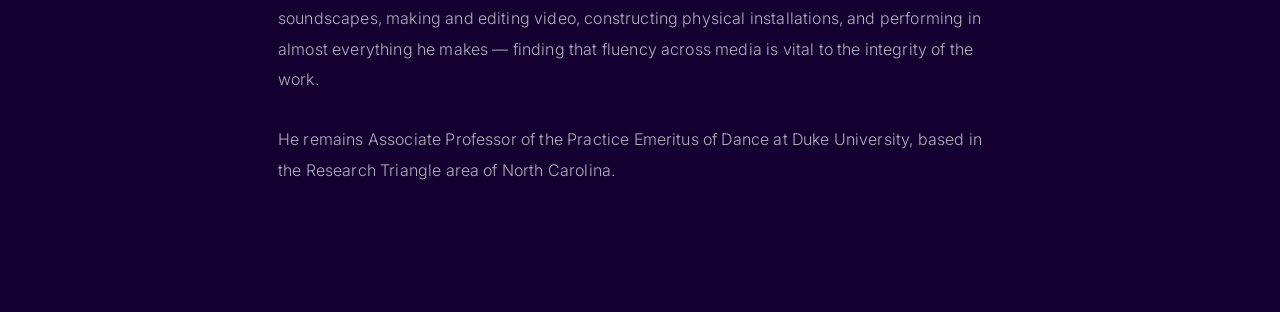
==== commit 86b5fcac: "Add files via upload" ====
--- a/about.html
+++ b/about.html
@@ -11,12 +11,10 @@
 </head>
 <body class="page">
 
-<!-- Parallax background — brighter, unblurred -->
 <div class="parallax-bg" aria-hidden="true">
   <img class="parallax-bg-img"
        src="assets/skyty-frames/frame030.jpg"
-       alt=""
-       id="bg-img">
+       alt="" id="bg-img">
 </div>
 
 <!-- ============================================================
@@ -35,30 +33,19 @@
 </header>
 
 <!-- ============================================================
-     ABOUT PAGE
+     SUB-NAV — fixed, positioned by JS below header
+============================================================ -->
+<nav class="sub-nav" id="sub-nav" aria-label="Section navigation">
+  <a href="#statement" class="sub-nav-item sub-active"   id="subnav-statement">Artist Statement/s</a>
+  <a href="#bio"       class="sub-nav-item sub-inactive" id="subnav-bio">Bio</a>
+</nav>
+
+<!-- ============================================================
+     ABOUT PAGE CONTENT
 ============================================================ -->
 <div class="about-page" id="about-page">
 
-  <!--
-    Sub-nav is sticky, positioned via JS to sit flush below header.
-    Content scrolls behind it — the ::after gradient fades statements out.
-  -->
-  <nav class="sub-nav" id="sub-nav" aria-label="Section navigation">
-    <!--
-      CSS flex order: sub-inactive = order 1 (top), sub-active = order 2 (bottom).
-      JS swaps classes as user scrolls between sections.
-    -->
-    <a href="#statement"
-       class="sub-nav-item sub-active"
-       id="subnav-statement">Artist Statement/s</a>
-    <a href="#bio"
-       class="sub-nav-item sub-inactive"
-       id="subnav-bio">Bio</a>
-  </nav>
-
-  <!-- ============================================================
-       ARTIST STATEMENT
-  ============================================================ -->
+  <!-- ARTIST STATEMENT -->
   <section class="statement-section" id="statement">
 
     <ul class="statement-list" aria-label="Artist statements">
@@ -82,7 +69,6 @@
       <li class="statement-item">
         <span class="slash" aria-hidden="true">/</span>
         <p class="statement-text">
-          <!-- fixed: lowercase "the" on line 2 -->
           <span class="line-1">The beginning is not</span>
           <span class="line-2">the best place to start.</span>
         </p>
@@ -179,7 +165,6 @@
       <li class="statement-item">
         <span class="slash" aria-hidden="true">/</span>
         <p class="statement-text">
-          <!-- fixed: italic Self -->
           <span class="line-1"><em>Self</em> contradiction is to be expected</span>
           <span class="line-2">— especially here in America.</span>
         </p>
@@ -275,20 +260,15 @@
 
     </ul>
 
-    <!-- Final line: same grid rhythm, no slash, line-1 color, no italic -->
+    <!-- Final line: left-aligned with text column, no slash, line-1 color -->
     <div class="statement-final">
-      <span class="slash-empty" aria-hidden="true"></span>
       <span class="final-text">The project is always unfinished.</span>
     </div>
 
   </section>
 
-  <!-- ============================================================
-       BIO
-       No section-title or accent-rule needed — sub-nav handles navigation
-  ============================================================ -->
+  <!-- BIO -->
   <section class="bio-section" id="bio">
-
     <div class="bio-text">
 
       <p>Tyler Walters spent nearly four decades in professional ballet — as a leading dancer
@@ -337,39 +317,40 @@
       based in the Research Triangle area of North Carolina.</p>
 
     </div>
-
   </section>
 
 </div><!-- end about-page -->
 
 
-<!-- ============================================================
-     JAVASCRIPT
-============================================================ -->
 <script>
 (function () {
   'use strict';
 
   /* ----------------------------------------------------------
-     HEADER HEIGHT — set CSS variable and sub-nav top position
+     MEASURE HEADER AND SUB-NAV HEIGHTS
+     Both are fixed elements. We measure both and set CSS vars
+     so the page content padding-top is always correct.
   ---------------------------------------------------------- */
   const header = document.getElementById('site-header');
   const subNav = document.getElementById('sub-nav');
 
-  function setHeaderHeight () {
-    const h = header.offsetHeight;
-    document.documentElement.style.setProperty('--header-h', h + 'px');
-    subNav.style.top = h + 'px';
+  function setHeights () {
+    const headerH = header.offsetHeight;
+    const subNavH = subNav.offsetHeight;
+    document.documentElement.style.setProperty('--header-h',  headerH + 'px');
+    document.documentElement.style.setProperty('--subnav-h',  subNavH + 'px');
+    /* Position sub-nav flush below header */
+    subNav.style.top = headerH + 'px';
+    /* Position page content below both */
+    document.getElementById('about-page').style.paddingTop =
+      (headerH + subNavH) + 'px';
   }
 
-  setHeaderHeight();
-  window.addEventListener('resize', setHeaderHeight, { passive: true });
+  setHeights();
+  window.addEventListener('resize', setHeights, { passive: true });
 
   /* ----------------------------------------------------------
      SUB-NAV SWITCHING
-     Uses IntersectionObserver to detect which section is visible.
-     rootMargin shifts the trigger point so switching happens
-     when the section heading reaches the sub-nav bottom edge.
   ---------------------------------------------------------- */
   const statementEl = document.getElementById('statement');
   const bioEl       = document.getElementById('bio');
@@ -386,23 +367,17 @@
     }
   }
 
-  /* Observe sections — switch when a section occupies the middle of viewport */
   const observer = new IntersectionObserver(function (entries) {
     entries.forEach(function (entry) {
-      if (entry.isIntersecting) {
-        setSubActive(entry.target.id);
-      }
+      if (entry.isIntersecting) setSubActive(entry.target.id);
     });
-  }, {
-    rootMargin: '-35% 0px -35% 0px',
-    threshold: 0
-  });
+  }, { rootMargin: '-35% 0px -35% 0px', threshold: 0 });
 
   observer.observe(statementEl);
   observer.observe(bioEl);
 
   /* ----------------------------------------------------------
-     BACKGROUND IMAGE — slow zoom as page scrolls
+     BACKGROUND IMAGE ZOOM ON SCROLL
   ---------------------------------------------------------- */
   const bgImg = document.getElementById('bg-img');
 
@@ -410,7 +385,6 @@
     const maxScroll = document.body.scrollHeight - window.innerHeight;
     if (maxScroll <= 0) return;
     const progress = Math.min(window.scrollY / maxScroll, 1);
-    /* Scale: 1.05 at top → 1.22 at bottom */
     bgImg.style.transform = 'scale(' + (1.05 + progress * 0.17) + ')';
   }, { passive: true });
 
--- a/style.css
+++ b/style.css
@@ -1,5 +1,5 @@
 /* ============================================================
-   TYLER WALTERS — SHARED STYLESHEET  v3
+   TYLER WALTERS — SHARED STYLESHEET  v4
    style.css
 ============================================================ */
 
@@ -16,6 +16,12 @@
   --accent-dim:    rgba(74, 144, 217, 0.35);
   --font:          'Inter', sans-serif;
   --header-h:      120px;   /* overridden by JS */
+  --subnav-h:      60px;    /* overridden by JS */
+
+  /* Responsive side padding — grows smoothly, no sudden jump.
+     min: 1.2rem at narrowest, max: 3rem at wide screens.
+     clamp middle value: 4vw grows from ~1.2rem at 480px to 3rem at 1200px */
+  --side-pad: clamp(1.2rem, 4vw, 3rem);
 }
 
 /* ============================================================
@@ -43,8 +49,21 @@
 }
 
 /* ============================================================
+   PAGE FADE-IN
+   Every inner page fades in on load.
+   The landing page handles its own transition via JS.
+============================================================ */
+body {
+  animation: pageFadeIn 0.5s ease forwards;
+}
+
+@keyframes pageFadeIn {
+  from { opacity: 0; }
+  to   { opacity: 1; }
+}
+
+/* ============================================================
    PARALLAX BACKGROUND
-   Brighter and unblurred per feedback
 ============================================================ */
 .parallax-bg {
   position: fixed;
@@ -52,7 +71,7 @@
   z-index: 0;
   pointer-events: none;
   overflow: hidden;
-  opacity: 0.22;   /* was 0.07 — significantly brighter */
+  opacity: 0.22;
 }
 
 .parallax-bg-img {
@@ -61,13 +80,11 @@
   object-fit: cover;
   transform-origin: center center;
   transform: scale(1.05);
-  /* filter: blur(3px);  removed — unblurred per feedback */
   will-change: transform;
 }
 
 /* ============================================================
-   SITE HEADER
-   Left-aligned on all inner pages
+   SITE HEADER — fixed, left-aligned
 ============================================================ */
 .site-header {
   position: fixed;
@@ -76,15 +93,19 @@
   right: 0;
   z-index: 110;
   background: var(--ground);
-  padding: 1.2rem 3rem 0;
-}
-
-/* Title — left aligned on inner pages */
+  padding: 1.2rem var(--side-pad) 0;
+}
+
 .site-header-name {
   font-family: var(--font);
   font-weight: 100;
   font-style: italic;
-  font-size: clamp(1.6rem, 3.5vw, 3.8rem);
+  /* Grows from 50% screen width to 90% screen width.
+     At 13" MBP (~1440 CSS px wide):
+       50% = 720px → 720 * 0.022 = 15.8px ≈ 1rem  (near minimum)
+       90% = 1296px → 1296 * 0.022 = 28.5px → capped at max
+     Middle value 2.2vw produces smooth growth in that range. */
+  font-size: clamp(1.3rem, 2.2vw, 3.2rem);
   letter-spacing: 0.28em;
   color: var(--text);
   line-height: 1;
@@ -92,8 +113,8 @@
   user-select: none;
   pointer-events: none;
   display: block;
-  text-align: left;   /* left aligned on inner pages */
-  margin-bottom: 0.75rem;
+  text-align: left;
+  margin-bottom: 0.7rem;
 }
 
 /* ============================================================
@@ -102,107 +123,112 @@
 .nav-bar {
   display: flex;
   align-items: baseline;
-  gap: 2.2rem;
-  padding-bottom: 0.85rem;
+  gap: 2rem;
+  padding-bottom: 0.8rem;
   border-bottom: 1px solid rgba(240, 240, 248, 0.06);
-}
-
-/* Nav items — approx twice the previous size */
+  flex-wrap: wrap;
+}
+
+/* Nav items — same clamp range as title for synchronized scaling */
 .nav-item {
-  font-size: clamp(0.82rem, 1.3vw, 1.1rem);   /* was 0.72rem fixed */
+  /* Min ~20% smaller than before: was 0.82rem min, now 0.66rem min.
+     Same 50%–90% growth window as title and body text. */
+  font-size: clamp(0.66rem, 1.3vw, 1.1rem);
   font-weight: 300;
   letter-spacing: 0.16em;
   text-transform: lowercase;
   text-decoration: none;
   color: var(--text-dim);
-  transition: color 0.25s ease, font-size 0.2s ease;
+  transition: color 0.25s ease;
   white-space: nowrap;
 }
 
-.nav-item:hover {
-  color: var(--text-mid);
-}
-
-/* Active page — accent color, noticeably larger than inactive */
+.nav-item:hover { color: var(--text-mid); }
+
+/* Active — accent color, noticeably larger */
 .nav-item.active {
   color: var(--accent);
-  font-size: clamp(1rem, 1.6vw, 1.35rem);   /* larger than inactive */
+  font-size: clamp(0.8rem, 1.6vw, 1.35rem);
   font-weight: 350;
   letter-spacing: 0.14em;
 }
 
-.nav-home {
-  margin-right: auto;
-}
-
-/* ============================================================
-   ABOUT PAGE
-============================================================ */
-.about-page {
-  position: relative;
-  z-index: 1;
-  padding-top: var(--header-h);
-}
-
-/* ---- Sub-navigation ---- */
-/* Sticky below the main header, content scrolls behind it */
+.nav-home { margin-right: auto; }
+
+/* ============================================================
+   SUB-NAVIGATION — fixed position, not sticky
+   Sits flush below the main header.
+   JS sets top = header.offsetHeight precisely.
+============================================================ */
 .sub-nav {
-  position: sticky;
-  top: var(--header-h);   /* set precisely by JS */
-  z-index: 90;
+  position: fixed;           /* fixed, not sticky — never scrolls away */
+  left: 0;
+  right: 0;
+  z-index: 100;              /* above content, below main header */
   background: var(--ground);
-  padding: 0.9rem 3rem 0.5rem;
+  padding: 0.7rem var(--side-pad) 0.4rem;
   display: flex;
   flex-direction: column;
   align-items: flex-start;
-  gap: 0.1rem;
-}
-
-/* Gradient fade below sub-nav so statements disappear smoothly */
+  gap: 0.08rem;
+  /* top set by JS */
+}
+
+/* Gradient fade below sub-nav */
 .sub-nav::after {
   content: '';
   position: absolute;
   top: 100%;
   left: 0;
   right: 0;
-  height: 2rem;
+  height: 1.8rem;
   background: linear-gradient(to bottom, var(--ground) 0%, rgba(20,0,48,0) 100%);
   pointer-events: none;
 }
 
+/* Sub-nav items — same size as statement text for visual harmony */
 .sub-nav-item {
-  font-size: clamp(0.88rem, 1.25vw, 1.04rem);  /* matches statement line-2 size */
+  font-size: clamp(0.7rem, 1.25vw, 1.04rem);
   font-weight: 300;
   letter-spacing: 0.01em;
   text-transform: none;
   text-decoration: none;
-  padding: 0.15em 0;
+  padding: 0.12em 0;
   transition: color 0.3s ease;
   cursor: pointer;
   display: inline-block;
   line-height: 1.55;
 }
 
-/* Active sub-nav — same color as statement line-2 (full text brightness) */
+/* Active — matches statement line-2 (full brightness) */
 .sub-nav-item.sub-active {
-  color: var(--text);     /* matches line-2 */
-  font-weight: 300;
-  order: 2;               /* active item sits at bottom of stack */
-}
-
-/* Inactive sub-nav — same color as statement line-1 (dimmer) */
+  color: var(--text);
+  font-weight: 300;
+  order: 2;
+}
+
+/* Inactive — matches statement line-1 (dimmer) */
 .sub-nav-item.sub-inactive {
-  color: rgba(240, 240, 248, 0.72);   /* matches line-1 */
-  order: 1;               /* inactive sits at top */
-}
-
-.sub-nav-item.sub-inactive:hover {
-  color: var(--text);
+  color: rgba(240, 240, 248, 0.72);
+  order: 1;
+}
+
+.sub-nav-item.sub-inactive:hover { color: var(--text); }
+
+/* ============================================================
+   ABOUT PAGE
+   padding-top accounts for both header and sub-nav heights
+============================================================ */
+.about-page {
+  position: relative;
+  z-index: 1;
+  /* JS sets this to header height + sub-nav height */
+  padding-top: calc(var(--header-h) + var(--subnav-h));
 }
 
 /* ---- Statement section ---- */
 .statement-section {
-  padding: 1.5rem 3rem 5rem;
+  padding: 1.2rem var(--side-pad) 5rem;
   max-width: 820px;
   margin: 0 auto;
   position: relative;
@@ -220,7 +246,7 @@
   grid-template-columns: 1.4rem 1fr;
   gap: 0 0.5rem;
   align-items: start;
-  padding: 0.62rem 0;
+  padding: 0.6rem 0;
   border-top: 1px solid rgba(240, 240, 248, 0.055);
 }
 
@@ -239,47 +265,39 @@
 }
 
 .statement-text {
-  /* Font grows starting around 50% screen width (480px),
-     reaching same max size as before */
-  font-size: clamp(0.88rem, 2.2vw, 1.04rem);  /* starts growing at narrower viewport */
+  /* ~20% smaller minimum than before (was 0.88rem, now 0.72rem).
+     Same 50%–90% growth window. Max unchanged. */
+  font-size: clamp(0.72rem, 1.25vw, 1.04rem);
   font-weight: 300;
   letter-spacing: 0.01em;
 }
 
-/* Line 1 — slightly dimmer */
 .statement-text .line-1 {
   display: block;
   color: rgba(240, 240, 248, 0.72);
   line-height: 1.55;
 }
 
-/* Line 2 — full brightness */
 .statement-text .line-2 {
   display: block;
   color: var(--text);
   line-height: 1.55;
 }
 
-.statement-text em {
-  font-style: italic;
-  color: var(--text);
-}
-
-/* Final unmoored line — same grid, no slash, line-1 color, not italic */
+.statement-text em { font-style: italic; color: var(--text); }
+
+/* Final line — left-aligned with text column, no grid, no slash */
 .statement-final {
-  display: grid;
-  grid-template-columns: 1.4rem 1fr;
-  gap: 0 0.5rem;
-  padding: 0.62rem 0;
+  padding: 0.6rem 0;
   border-top: 1px solid rgba(240, 240, 248, 0.055);
-}
-
-.slash-empty { /* empty grid cell, keeps alignment */ }
+  /* Indent to match the text column (slash col width + gap) */
+  padding-left: calc(1.4rem + 0.5rem);
+}
 
 .final-text {
-  font-size: clamp(0.88rem, 2.2vw, 1.04rem);
-  font-weight: 300;
-  color: rgba(240, 240, 248, 0.72);   /* same as line-1 */
+  font-size: clamp(0.72rem, 1.25vw, 1.04rem);
+  font-weight: 300;
+  color: rgba(240, 240, 248, 0.72);
   line-height: 1.55;
   letter-spacing: 0.01em;
   font-style: normal;
@@ -288,15 +306,26 @@
 /* ---- Bio section ---- */
 .bio-section {
   min-height: 80vh;
-  padding: 3rem 3rem 8rem;
+  padding: 2.5rem var(--side-pad) 8rem;
   max-width: 820px;
   margin: 0 auto;
   position: relative;
   z-index: 1;
 }
 
-/* section-title and accent-rule kept for bio heading
-   but hidden by default since sub-nav replaces the need */
+.bio-text {
+  font-size: clamp(0.72rem, 1.25vw, 1.06rem);
+  font-weight: 300;
+  line-height: 1.9;
+  color: var(--text-mid);
+  letter-spacing: 0.01em;
+}
+
+.bio-text p { margin-bottom: 1.85em; }
+.bio-text p:last-child { margin-bottom: 0; }
+.bio-text em { font-style: italic; color: var(--text); }
+
+/* Kept for other pages that use it */
 .section-title {
   font-size: 0.65rem;
   font-weight: 300;
@@ -315,18 +344,6 @@
   margin: 1.2rem 0 2.2rem;
 }
 
-.bio-text {
-  font-size: clamp(0.9rem, 2.2vw, 1.06rem);   /* same growth breakpoint as statement */
-  font-weight: 300;
-  line-height: 1.9;
-  color: var(--text-mid);
-  letter-spacing: 0.01em;
-}
-
-.bio-text p { margin-bottom: 1.85em; }
-.bio-text p:last-child { margin-bottom: 0; }
-.bio-text em { font-style: italic; color: var(--text); }
-
 /* ============================================================
    WORK PAGE
 ============================================================ */
@@ -344,33 +361,18 @@
   background: var(--ground-dark);
 }
 
-.reel-strip video,
-.reel-strip img {
-  width: 100%;
-  height: 100%;
-  object-fit: cover;
-  object-position: center 40%;
-  opacity: 0.8;
-  display: block;
-}
-
-.reel-strip::before,
-.reel-strip::after {
-  content: '';
-  position: absolute;
-  top: 0; bottom: 0;
-  width: 10%;
-  z-index: 2;
-  pointer-events: none;
-}
-.reel-strip::before {
-  left: 0;
-  background: linear-gradient(to right, var(--ground) 0%, transparent 100%);
-}
-.reel-strip::after {
-  right: 0;
-  background: linear-gradient(to left, var(--ground) 0%, transparent 100%);
-}
+.reel-strip video, .reel-strip img {
+  width: 100%; height: 100%;
+  object-fit: cover; object-position: center 40%;
+  opacity: 0.8; display: block;
+}
+
+.reel-strip::before, .reel-strip::after {
+  content: ''; position: absolute;
+  top: 0; bottom: 0; width: 10%; z-index: 2; pointer-events: none;
+}
+.reel-strip::before { left: 0; background: linear-gradient(to right, var(--ground) 0%, transparent 100%); }
+.reel-strip::after  { right: 0; background: linear-gradient(to left, var(--ground) 0%, transparent 100%); }
 
 .work-nav {
   position: sticky;
@@ -378,172 +380,114 @@
   z-index: 85;
   display: flex;
   gap: 2.5rem;
-  padding: 0.8rem 3rem;
+  padding: 0.8rem var(--side-pad);
   background: linear-gradient(to bottom, rgba(20,0,48,0.97) 0%, rgba(20,0,48,0) 100%);
 }
 
 .work-nav a {
-  font-size: 0.62rem;
-  font-weight: 300;
-  letter-spacing: 0.32em;
-  text-transform: lowercase;
-  text-decoration: none;
-  color: var(--text-dim);
-  transition: color 0.25s ease;
-  white-space: nowrap;
-}
-
-.work-nav a:hover,
-.work-nav a.section-active { color: var(--accent); }
-
-.work-section { padding: 4rem 3rem 2rem; }
-
+  font-size: clamp(0.6rem, 1vw, 0.85rem);
+  font-weight: 300; letter-spacing: 0.32em;
+  text-transform: lowercase; text-decoration: none;
+  color: var(--text-dim); transition: color 0.25s ease; white-space: nowrap;
+}
+
+.work-nav a:hover, .work-nav a.section-active { color: var(--accent); }
+
+.work-section { padding: 4rem var(--side-pad) 2rem; }
 .work-section-header { margin-bottom: 3rem; }
 
 .work-section-title {
-  font-size: 0.62rem;
-  font-weight: 300;
-  letter-spacing: 0.5em;
-  text-transform: uppercase;
-  color: var(--accent);
-  margin-bottom: 1rem;
-  opacity: 0.78;
+  font-size: 0.62rem; font-weight: 300; letter-spacing: 0.5em;
+  text-transform: uppercase; color: var(--accent); margin-bottom: 1rem; opacity: 0.78;
 }
 
 .work-section-intro {
-  font-size: clamp(0.86rem, 1.25vw, 1.02rem);
-  font-weight: 300;
-  line-height: 1.85;
-  color: var(--text-mid);
-  max-width: 700px;
+  font-size: clamp(0.82rem, 1.2vw, 1rem);
+  font-weight: 300; line-height: 1.85; color: var(--text-mid); max-width: 700px;
 }
 
 .work-entry {
-  display: grid;
-  grid-template-columns: 1fr 1fr;
-  gap: 3px;
-  margin-bottom: 4px;
-  position: relative;
-}
-
-.work-entry:nth-child(odd) .work-video-box   { order: 2; }
+  display: grid; grid-template-columns: 1fr 1fr;
+  gap: 3px; margin-bottom: 4px; position: relative;
+}
+
+.work-entry:nth-child(odd) .work-video-box    { order: 2; }
 .work-entry:nth-child(odd) .work-statement-box { order: 1; }
 
 .work-video-box {
-  position: relative;
-  background: var(--ground-dark);
-  aspect-ratio: 16/9;
-  overflow: hidden;
-  will-change: transform;
+  position: relative; background: var(--ground-dark);
+  aspect-ratio: 16/9; overflow: hidden; will-change: transform;
 }
 
 .work-video-box iframe { width: 100%; height: 100%; border: none; display: block; }
 
 .video-placeholder {
-  width: 100%; height: 100%;
-  display: flex; align-items: center; justify-content: center;
-  background: rgba(74,144,217,0.04);
-  border: 1px solid rgba(74,144,217,0.1);
+  width: 100%; height: 100%; display: flex;
+  align-items: center; justify-content: center;
+  background: rgba(74,144,217,0.04); border: 1px solid rgba(74,144,217,0.1);
 }
 
 .video-placeholder span {
-  font-size: 0.6rem;
-  letter-spacing: 0.3em;
-  text-transform: uppercase;
-  color: var(--accent-dim);
+  font-size: 0.6rem; letter-spacing: 0.3em;
+  text-transform: uppercase; color: var(--accent-dim);
 }
 
 .work-statement-box {
   background: rgba(240,240,248,0.02);
-  padding: 2.2rem 2.4rem;
-  display: flex;
-  flex-direction: column;
-  will-change: transform;
+  padding: 2.2rem 2.4rem; display: flex;
+  flex-direction: column; will-change: transform;
 }
 
 .work-title {
-  font-size: clamp(1rem, 1.8vw, 1.4rem);
-  font-weight: 200;
-  letter-spacing: 0.03em;
-  color: var(--text);
-  margin-bottom: 0.25rem;
-  font-style: italic;
+  font-size: clamp(1rem, 1.8vw, 1.4rem); font-weight: 200;
+  letter-spacing: 0.03em; color: var(--text); margin-bottom: 0.25rem; font-style: italic;
 }
 
 .work-meta {
-  font-size: 0.6rem;
-  font-weight: 300;
-  letter-spacing: 0.28em;
-  text-transform: uppercase;
-  color: var(--accent);
-  opacity: 0.65;
-  margin-bottom: 1.4rem;
+  font-size: 0.6rem; font-weight: 300; letter-spacing: 0.28em;
+  text-transform: uppercase; color: var(--accent); opacity: 0.65; margin-bottom: 1.4rem;
 }
 
 .work-collaborators {
-  font-size: 0.6rem;
-  font-weight: 300;
-  letter-spacing: 0.22em;
-  color: var(--text-dim);
-  margin-bottom: 1.4rem;
-  text-transform: uppercase;
+  font-size: 0.6rem; font-weight: 300; letter-spacing: 0.22em;
+  color: var(--text-dim); margin-bottom: 1.4rem; text-transform: uppercase;
 }
 
 .work-statement-preview {
   font-size: clamp(0.8rem, 1.1vw, 0.93rem);
-  font-weight: 300;
-  line-height: 1.85;
-  color: var(--text-mid);
-  flex: 1;
+  font-weight: 300; line-height: 1.85; color: var(--text-mid); flex: 1;
 }
 
 .work-more-btn {
-  display: inline-block;
-  margin-top: 1.3rem;
-  align-self: flex-start;
-  font-size: 0.6rem;
-  font-weight: 300;
-  letter-spacing: 0.42em;
-  text-transform: lowercase;
-  color: var(--accent);
-  cursor: pointer;
-  background: none;
-  border: none;
-  border-bottom: 1px solid var(--accent-dim);
-  padding-bottom: 0.12em;
-  transition: color 0.2s ease, border-color 0.2s ease;
+  display: inline-block; margin-top: 1.3rem; align-self: flex-start;
+  font-size: 0.6rem; font-weight: 300; letter-spacing: 0.42em;
+  text-transform: lowercase; color: var(--accent); cursor: pointer;
+  background: none; border: none; border-bottom: 1px solid var(--accent-dim);
+  padding-bottom: 0.12em; transition: color 0.2s ease, border-color 0.2s ease;
   font-family: var(--font);
 }
 
 .work-more-btn:hover { color: var(--text); border-color: var(--text-mid); }
 
 .work-statement-full {
-  display: none;
-  font-size: clamp(0.8rem, 1.1vw, 0.93rem);
-  font-weight: 300;
-  line-height: 1.85;
-  color: var(--text-mid);
-  margin-top: 1.1rem;
-  border-top: 1px solid rgba(240,240,248,0.06);
-  padding-top: 1.1rem;
+  display: none; font-size: clamp(0.8rem, 1.1vw, 0.93rem);
+  font-weight: 300; line-height: 1.85; color: var(--text-mid);
+  margin-top: 1.1rem; border-top: 1px solid rgba(240,240,248,0.06); padding-top: 1.1rem;
 }
 
 .work-statement-full.expanded { display: block; }
 
 .negative-mirror-label {
-  font-size: 0.58rem;
-  letter-spacing: 0.42em;
-  text-transform: lowercase;
-  color: var(--text-dim);
-  margin-bottom: 0.35rem;
+  font-size: 0.58rem; letter-spacing: 0.42em;
+  text-transform: lowercase; color: var(--text-dim); margin-bottom: 0.35rem;
 }
 
 /* ============================================================
    CONTACT PAGE
 ============================================================ */
 .contact-page { padding-top: var(--header-h); min-height: 100vh; position: relative; z-index: 1; }
-.contact-inner { max-width: 560px; padding: 4rem 3rem 7rem; margin: 0 auto; }
-.contact-text { font-size: clamp(0.9rem, 1.3vw, 1.05rem); font-weight: 300; line-height: 1.85; color: var(--text-mid); margin-bottom: 2.8rem; }
+.contact-inner { max-width: 560px; padding: 4rem var(--side-pad) 7rem; margin: 0 auto; }
+.contact-text { font-size: clamp(0.88rem, 1.25vw, 1.05rem); font-weight: 300; line-height: 1.85; color: var(--text-mid); margin-bottom: 2.8rem; }
 .contact-form { display: flex; flex-direction: column; gap: 1.3rem; }
 .contact-field { display: flex; flex-direction: column; gap: 0.4rem; }
 .contact-label { font-size: 0.6rem; font-weight: 300; letter-spacing: 0.4em; text-transform: lowercase; color: var(--text-dim); }
@@ -557,7 +501,7 @@
    CV PAGE
 ============================================================ */
 .cv-page { padding-top: var(--header-h); min-height: 100vh; position: relative; z-index: 1; }
-.cv-inner { max-width: 820px; padding: 4rem 3rem 7rem; margin: 0 auto; }
+.cv-inner { max-width: 820px; padding: 4rem var(--side-pad) 7rem; margin: 0 auto; }
 .cv-download-link { display: inline-block; font-size: 0.6rem; font-weight: 300; letter-spacing: 0.38em; text-transform: lowercase; color: var(--accent); text-decoration: none; border-bottom: 1px solid var(--accent-dim); padding-bottom: 0.12em; margin-bottom: 3rem; transition: color 0.2s ease; }
 .cv-download-link:hover { color: var(--text); }
 .cv-section { margin-bottom: 3rem; }
@@ -571,8 +515,8 @@
    PRESS PAGE
 ============================================================ */
 .press-page { padding-top: var(--header-h); min-height: 100vh; position: relative; z-index: 1; }
-.press-inner { max-width: 820px; padding: 4rem 3rem 7rem; margin: 0 auto; }
-.press-placeholder { font-size: clamp(0.9rem, 1.3vw, 1.05rem); font-weight: 300; line-height: 1.85; color: var(--text-dim); font-style: italic; max-width: 560px; }
+.press-inner { max-width: 820px; padding: 4rem var(--side-pad) 7rem; margin: 0 auto; }
+.press-placeholder { font-size: clamp(0.88rem, 1.25vw, 1.05rem); font-weight: 300; line-height: 1.85; color: var(--text-dim); font-style: italic; max-width: 560px; }
 
 /* ============================================================
    RESPONSIVE
@@ -583,16 +527,6 @@
   .work-entry:nth-child(odd) .work-statement-box { order: unset; }
 }
 
-@media (max-width: 600px) {
-  .site-header { padding: 1rem 1.4rem 0; }
-  .nav-bar { gap: 1.2rem; padding-bottom: 0.7rem; flex-wrap: wrap; }
-  .sub-nav { padding: 0.6rem 1.4rem 0.4rem; }
-  .statement-section, .bio-section, .work-section,
-  .contact-inner, .cv-inner, .press-inner { padding-left: 1.4rem; padding-right: 1.4rem; }
-  .work-statement-box { padding: 1.6rem 1.4rem; }
-  .work-nav { padding: 0.7rem 1.4rem; gap: 1.2rem; flex-wrap: wrap; }
-}
-
 /* ============================================================
    UTILITY
 ============================================================ */
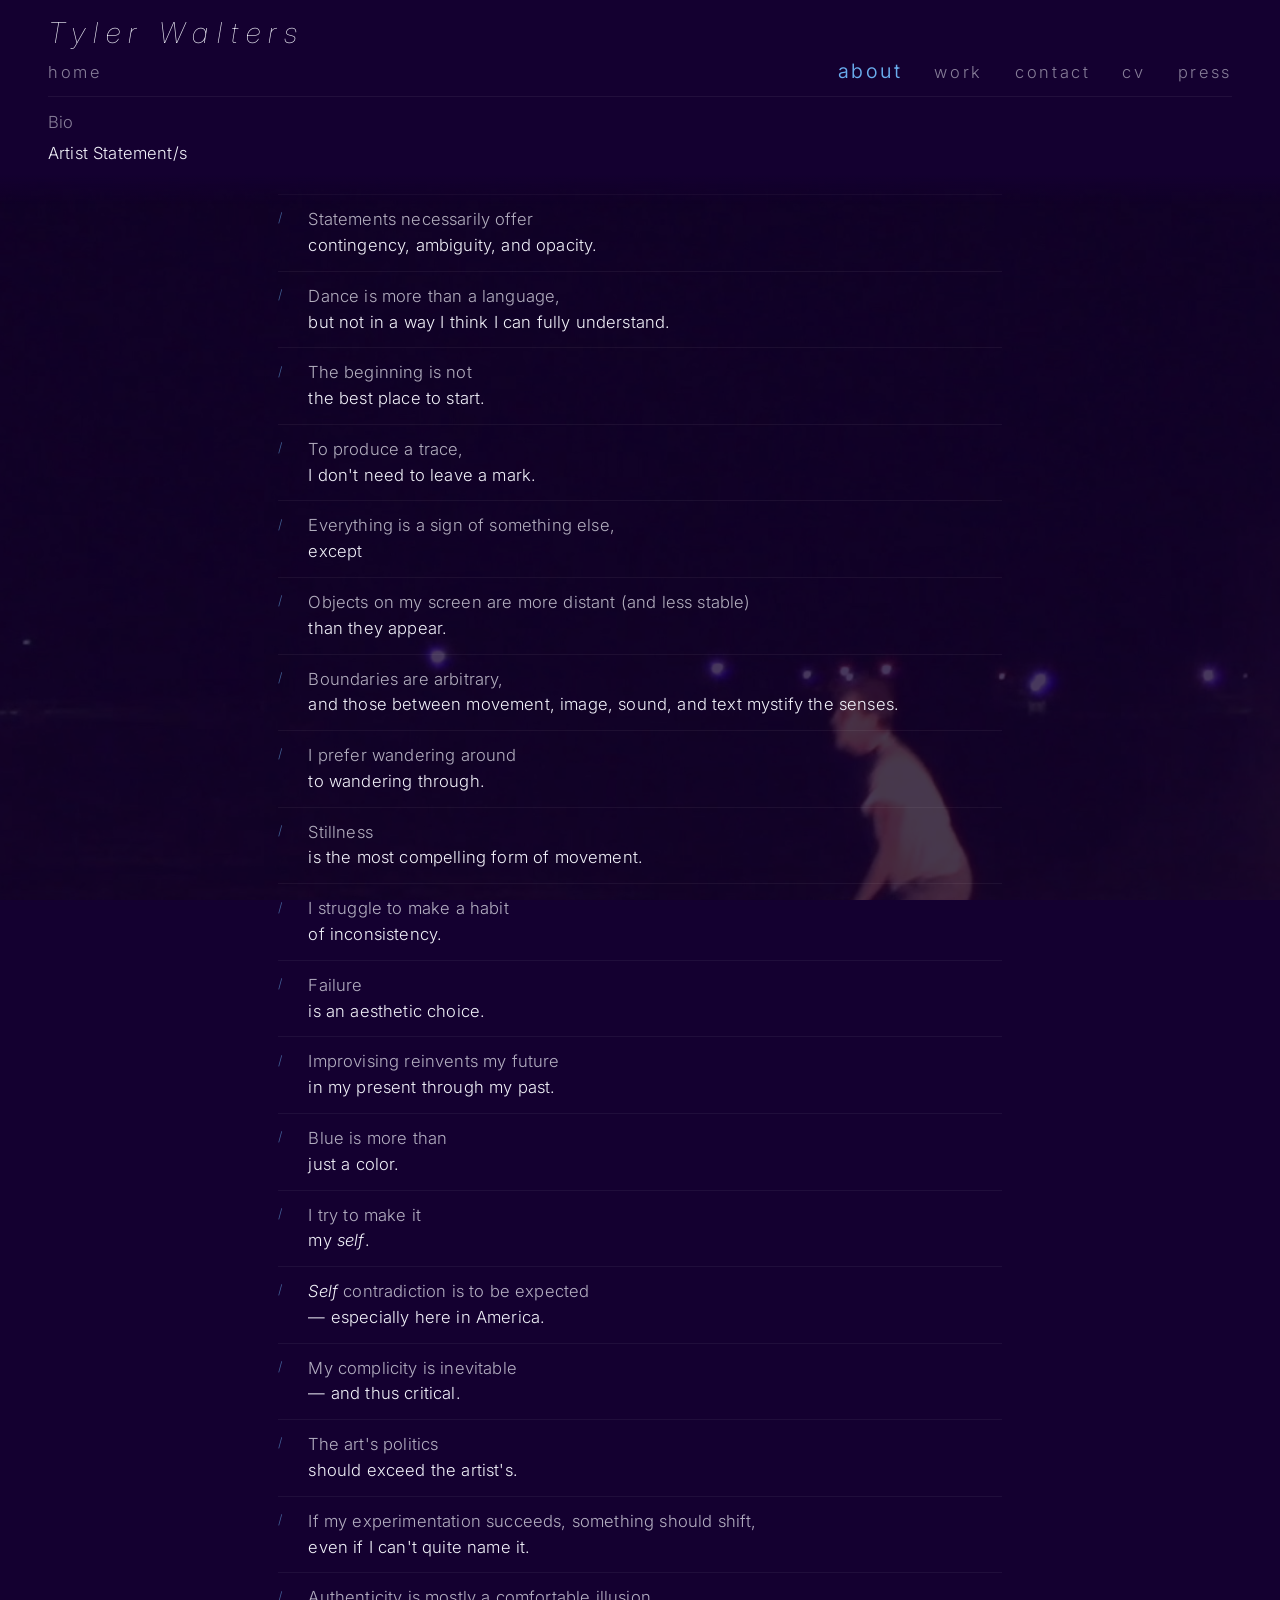
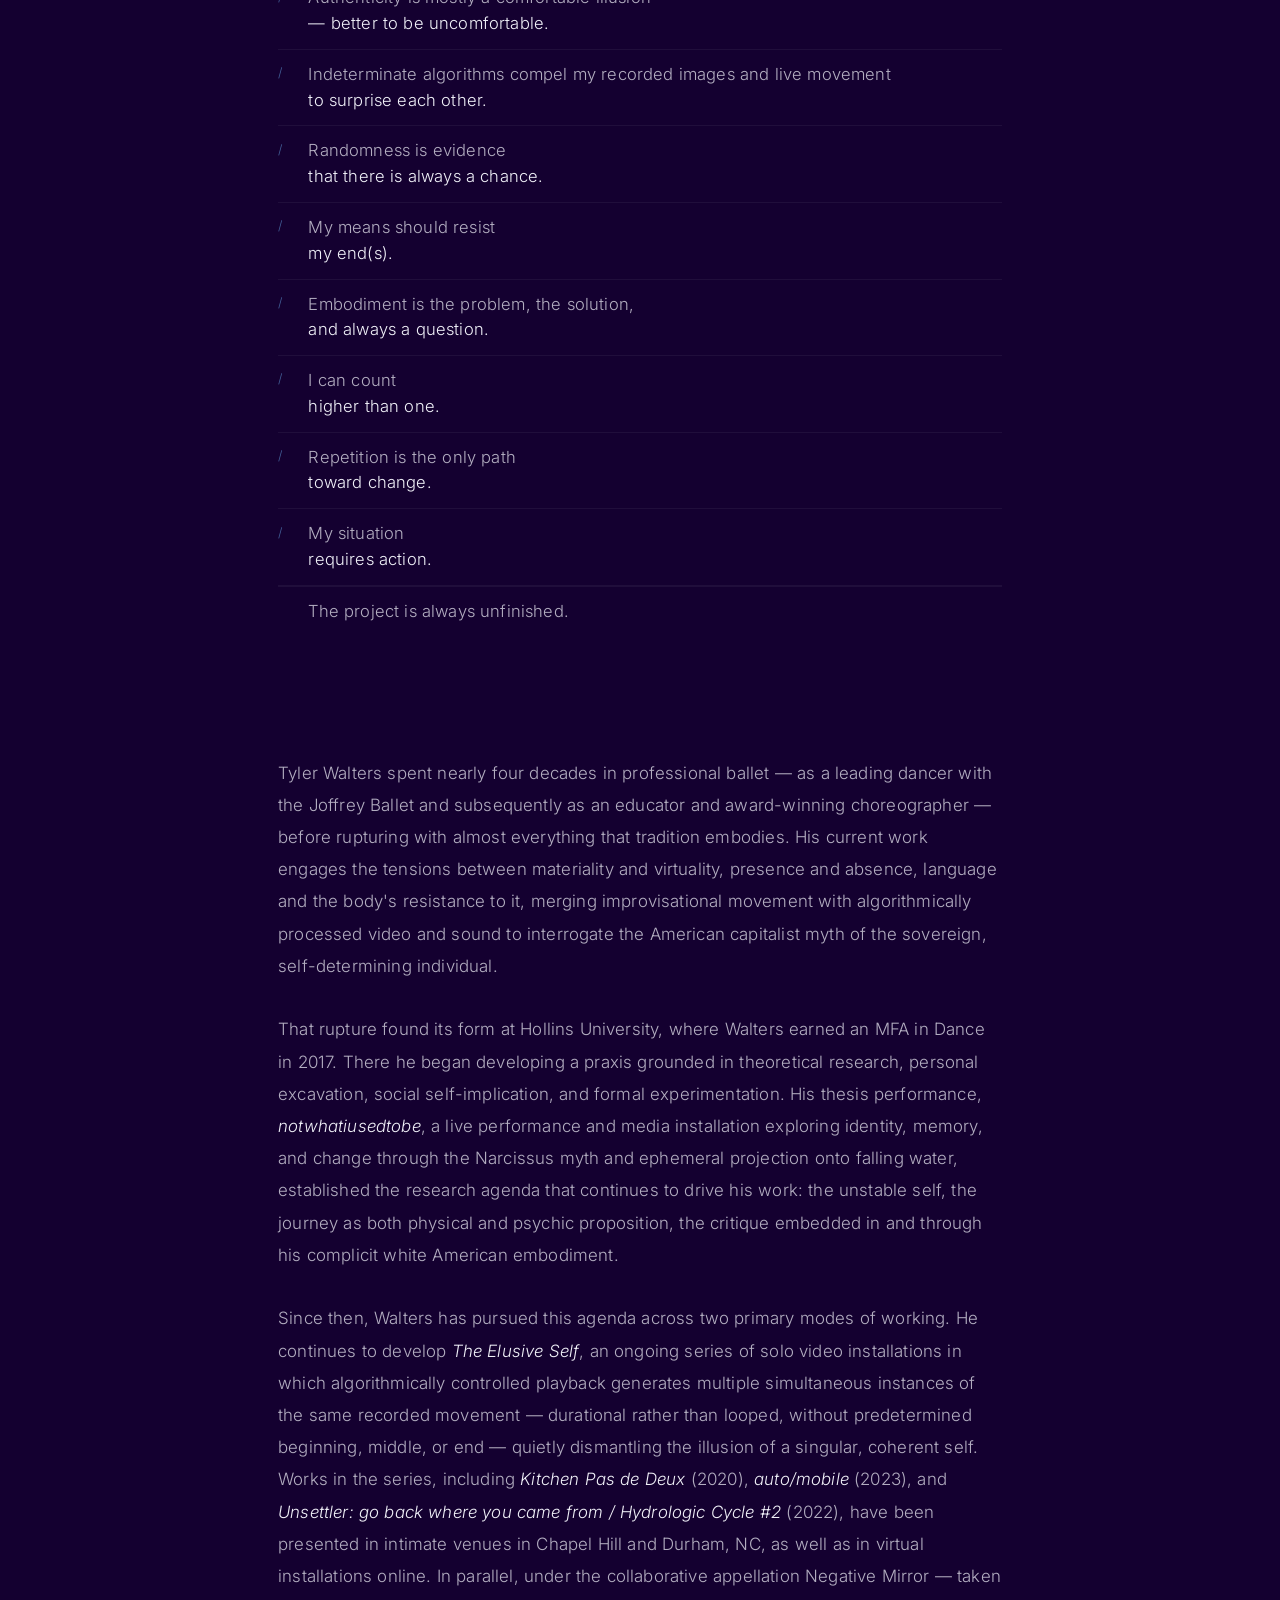
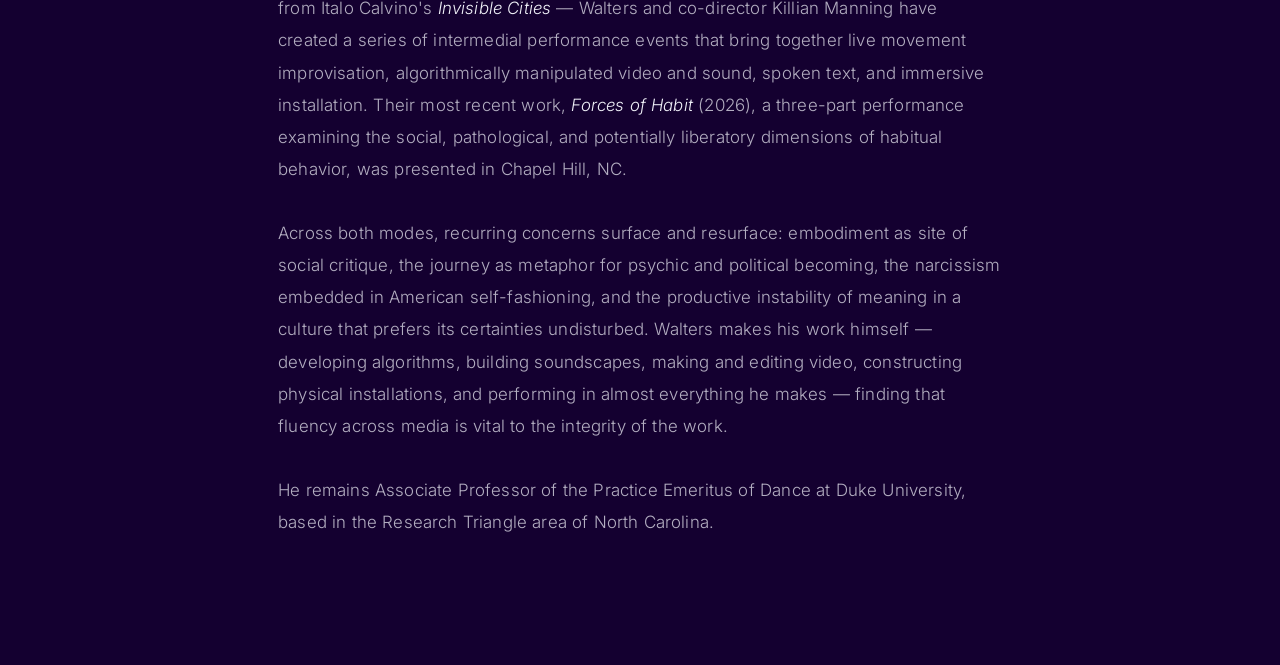
==== commit 7c87d335: "Add files via upload" ====
--- a/about.html
+++ b/about.html
@@ -13,13 +13,11 @@
 
 <div class="parallax-bg" aria-hidden="true">
   <img class="parallax-bg-img"
-       src="assets/skyty-frames/frame030.jpg"
-       alt="" id="bg-img">
+       src="assets/skyty-frames/frame001.jpg"
+       alt="" id="bg-img"
+       style="object-position: center center;">
 </div>
 
-<!-- ============================================================
-     SITE HEADER
-============================================================ -->
 <header class="site-header" id="site-header">
   <span class="site-header-name" aria-hidden="true">Tyler Walters</span>
   <nav class="nav-bar" aria-label="Site navigation">
@@ -32,20 +30,13 @@
   </nav>
 </header>
 
-<!-- ============================================================
-     SUB-NAV — fixed, positioned by JS below header
-============================================================ -->
 <nav class="sub-nav" id="sub-nav" aria-label="Section navigation">
   <a href="#statement" class="sub-nav-item sub-active"   id="subnav-statement">Artist Statement/s</a>
   <a href="#bio"       class="sub-nav-item sub-inactive" id="subnav-bio">Bio</a>
 </nav>
 
-<!-- ============================================================
-     ABOUT PAGE CONTENT
-============================================================ -->
 <div class="about-page" id="about-page">
 
-  <!-- ARTIST STATEMENT -->
   <section class="statement-section" id="statement">
 
     <ul class="statement-list" aria-label="Artist statements">
@@ -260,14 +251,12 @@
 
     </ul>
 
-    <!-- Final line: left-aligned with text column, no slash, line-1 color -->
     <div class="statement-final">
       <span class="final-text">The project is always unfinished.</span>
     </div>
 
   </section>
 
-  <!-- BIO -->
   <section class="bio-section" id="bio">
     <div class="bio-text">
 
@@ -319,44 +308,52 @@
     </div>
   </section>
 
-</div><!-- end about-page -->
+</div>
 
 
 <script>
 (function () {
   'use strict';
 
-  /* ----------------------------------------------------------
-     MEASURE HEADER AND SUB-NAV HEIGHTS
-     Both are fixed elements. We measure both and set CSS vars
-     so the page content padding-top is always correct.
-  ---------------------------------------------------------- */
-  const header = document.getElementById('site-header');
-  const subNav = document.getElementById('sub-nav');
-
-  function setHeights () {
-    const headerH = header.offsetHeight;
-    const subNavH = subNav.offsetHeight;
-    document.documentElement.style.setProperty('--header-h',  headerH + 'px');
-    document.documentElement.style.setProperty('--subnav-h',  subNavH + 'px');
-    /* Position sub-nav flush below header */
-    subNav.style.top = headerH + 'px';
-    /* Position page content below both */
-    document.getElementById('about-page').style.paddingTop =
-      (headerH + subNavH) + 'px';
-  }
-
-  setHeights();
-  window.addEventListener('resize', setHeights, { passive: true });
-
-  /* ----------------------------------------------------------
-     SUB-NAV SWITCHING
-  ---------------------------------------------------------- */
+  const header      = document.getElementById('site-header');
+  const subNav      = document.getElementById('sub-nav');
+  const aboutPage   = document.getElementById('about-page');
   const statementEl = document.getElementById('statement');
   const bioEl       = document.getElementById('bio');
   const navStmt     = document.getElementById('subnav-statement');
   const navBio      = document.getElementById('subnav-bio');
 
+  /* ----------------------------------------------------------
+     MEASURE HEIGHTS — sets all position-dependent values
+  ---------------------------------------------------------- */
+  function setHeights () {
+    const headerH = header.offsetHeight;
+    const subNavH = subNav.offsetHeight;
+    const totalH  = headerH + subNavH;
+
+    document.documentElement.style.setProperty('--header-h', headerH + 'px');
+    document.documentElement.style.setProperty('--subnav-h', subNavH + 'px');
+
+    /* Sub-nav sits flush below header */
+    subNav.style.top = headerH + 'px';
+
+    /* Page content starts below both */
+    aboutPage.style.paddingTop = totalH + 'px';
+
+    /* scroll-margin-top on sections so anchor clicks land correctly */
+    statementEl.style.scrollMarginTop = totalH + 'px';
+    bioEl.style.scrollMarginTop       = totalH + 'px';
+  }
+
+  setHeights();
+  window.addEventListener('resize', setHeights, { passive: true });
+
+  /* ----------------------------------------------------------
+     SUB-NAV SWITCHING — scroll-based, not IntersectionObserver.
+     Checks which section's top is closest to the bottom of the
+     fixed navigation area on every scroll event.
+     This correctly handles small scrolls and direction reversals.
+  ---------------------------------------------------------- */
   function setSubActive (section) {
     if (section === 'statement') {
       navStmt.classList.replace('sub-inactive', 'sub-active');
@@ -367,14 +364,26 @@
     }
   }
 
-  const observer = new IntersectionObserver(function (entries) {
-    entries.forEach(function (entry) {
-      if (entry.isIntersecting) setSubActive(entry.target.id);
-    });
-  }, { rootMargin: '-35% 0px -35% 0px', threshold: 0 });
-
-  observer.observe(statementEl);
-  observer.observe(bioEl);
+  function onScroll () {
+    /* The boundary is the bottom edge of the fixed nav area */
+    const navBottom = header.offsetHeight + subNav.offsetHeight;
+
+    /* Bio section top relative to viewport */
+    const bioTop = bioEl.getBoundingClientRect().top;
+
+    /* If bio section top has scrolled above the nav boundary,
+       bio is the active section. Otherwise statement is active. */
+    if (bioTop <= navBottom + 20) {
+      setSubActive('bio');
+    } else {
+      setSubActive('statement');
+    }
+  }
+
+  window.addEventListener('scroll', onScroll, { passive: true });
+
+  /* Run once on load to set initial state */
+  onScroll();
 
   /* ----------------------------------------------------------
      BACKGROUND IMAGE ZOOM ON SCROLL
--- a/style.css
+++ b/style.css
@@ -1,37 +1,43 @@
 /* ============================================================
-   TYLER WALTERS — SHARED STYLESHEET  v4
+   TYLER WALTERS — SHARED STYLESHEET  v5
    style.css
 ============================================================ */
 
-/* ============================================================
-   CSS CUSTOM PROPERTIES
-============================================================ */
 :root {
   --ground:        #140030;
   --ground-dark:   #0e0022;
   --text:          #F0F0F8;
   --text-dim:      rgba(240, 240, 248, 0.38);
   --text-mid:      rgba(240, 240, 248, 0.72);
-  --accent:        #4A90D9;
-  --accent-dim:    rgba(74, 144, 217, 0.35);
+  --accent:        #6AADEE;
+  --accent-dim:    rgba(106, 173, 238, 0.38);
   --font:          'Inter', sans-serif;
-  --header-h:      120px;   /* overridden by JS */
-  --subnav-h:      60px;    /* overridden by JS */
-
-  /* Responsive side padding — grows smoothly, no sudden jump.
-     min: 1.2rem at narrowest, max: 3rem at wide screens.
-     clamp middle value: 4vw grows from ~1.2rem at 480px to 3rem at 1200px */
-  --side-pad: clamp(1.2rem, 4vw, 3rem);
-}
-
-/* ============================================================
-   RESET & BASE
-============================================================ */
-*, *::before, *::after {
-  margin: 0;
-  padding: 0;
-  box-sizing: border-box;
-}
+  --header-h:      120px;
+  --subnav-h:      60px;
+  --side-pad:      clamp(1.2rem, 4vw, 3rem);
+
+  /*
+    FONT SCALING TARGET (all text elements):
+    MBP 13" logical viewport = 1280px wide.
+    40% of 1280 = 512px  → fonts start growing here.
+    90% of 1280 = 1152px → fonts reach maximum here.
+
+    For clamp(min, Xvw, max):
+    growth starts where X*vw = min  → X = min/512
+    growth ends   where X*vw = max  → X = max/1152
+
+    Using 2.25vw as the middle value:
+      at 512px:  2.25 * 512  / 100 = 11.52px ≈ 0.72rem  ✓ (hits minimum)
+      at 1152px: 2.25 * 1152 / 100 = 25.92px ≈ 1.62rem  (exceeds max, so max clamps)
+
+    Nav items use 1.45vw (larger min/max, same window):
+      at 512px:  1.45 * 512  / 100 = 7.4px  ≈ 0.46rem  (below min, clamps at 0.66rem)
+      → nav starts growing slightly after 40% but reaches max at same 90% point.
+      To start nav growth at 40% too: use 0.66rem / 512px * 100 = 1.29vw
+  */
+}
+
+*, *::before, *::after { margin: 0; padding: 0; box-sizing: border-box; }
 
 html {
   font-family: var(--font);
@@ -46,14 +52,6 @@
   overflow-x: hidden;
   position: relative;
   background: var(--ground);
-}
-
-/* ============================================================
-   PAGE FADE-IN
-   Every inner page fades in on load.
-   The landing page handles its own transition via JS.
-============================================================ */
-body {
   animation: pageFadeIn 0.5s ease forwards;
 }
 
@@ -78,19 +76,18 @@
   width: 120%;
   height: 120%;
   object-fit: cover;
+  object-position: center center;
   transform-origin: center center;
   transform: scale(1.05);
   will-change: transform;
 }
 
 /* ============================================================
-   SITE HEADER — fixed, left-aligned
+   SITE HEADER
 ============================================================ */
 .site-header {
   position: fixed;
-  top: 0;
-  left: 0;
-  right: 0;
+  top: 0; left: 0; right: 0;
   z-index: 110;
   background: var(--ground);
   padding: 1.2rem var(--side-pad) 0;
@@ -100,12 +97,8 @@
   font-family: var(--font);
   font-weight: 100;
   font-style: italic;
-  /* Grows from 50% screen width to 90% screen width.
-     At 13" MBP (~1440 CSS px wide):
-       50% = 720px → 720 * 0.022 = 15.8px ≈ 1rem  (near minimum)
-       90% = 1296px → 1296 * 0.022 = 28.5px → capped at max
-     Middle value 2.2vw produces smooth growth in that range. */
-  font-size: clamp(1.3rem, 2.2vw, 3.2rem);
+  /* Starts growing at ~40% screen width (512px), reaches max at ~90% (1152px) */
+  font-size: clamp(1.3rem, 2.25vw, 3.2rem);
   letter-spacing: 0.28em;
   color: var(--text);
   line-height: 1;
@@ -118,7 +111,7 @@
 }
 
 /* ============================================================
-   MAIN NAVIGATION BAR
+   MAIN NAVIGATION
 ============================================================ */
 .nav-bar {
   display: flex;
@@ -129,26 +122,25 @@
   flex-wrap: wrap;
 }
 
-/* Nav items — same clamp range as title for synchronized scaling */
 .nav-item {
-  /* Min ~20% smaller than before: was 0.82rem min, now 0.66rem min.
-     Same 50%–90% growth window as title and body text. */
-  font-size: clamp(0.66rem, 1.3vw, 1.1rem);
+  /* Inactive items: same 40%–90% growth window, slightly brighter than before */
+  font-size: clamp(0.66rem, 1.29vw, 1.1rem);
   font-weight: 300;
   letter-spacing: 0.16em;
   text-transform: lowercase;
   text-decoration: none;
-  color: var(--text-dim);
+  /* Brighter than before: was 0.38, now 0.52 */
+  color: rgba(240, 240, 248, 0.52);
   transition: color 0.25s ease;
   white-space: nowrap;
 }
 
 .nav-item:hover { color: var(--text-mid); }
 
-/* Active — accent color, noticeably larger */
+/* Active nav item */
 .nav-item.active {
   color: var(--accent);
-  font-size: clamp(0.8rem, 1.6vw, 1.35rem);
+  font-size: clamp(0.8rem, 1.55vw, 1.35rem);
   font-weight: 350;
   letter-spacing: 0.14em;
 }
@@ -156,15 +148,12 @@
 .nav-home { margin-right: auto; }
 
 /* ============================================================
-   SUB-NAVIGATION — fixed position, not sticky
-   Sits flush below the main header.
-   JS sets top = header.offsetHeight precisely.
+   SUB-NAVIGATION — fixed
 ============================================================ */
 .sub-nav {
-  position: fixed;           /* fixed, not sticky — never scrolls away */
-  left: 0;
-  right: 0;
-  z-index: 100;              /* above content, below main header */
+  position: fixed;
+  left: 0; right: 0;
+  z-index: 100;
   background: var(--ground);
   padding: 0.7rem var(--side-pad) 0.4rem;
   display: flex;
@@ -174,21 +163,18 @@
   /* top set by JS */
 }
 
-/* Gradient fade below sub-nav */
 .sub-nav::after {
   content: '';
   position: absolute;
-  top: 100%;
-  left: 0;
-  right: 0;
+  top: 100%; left: 0; right: 0;
   height: 1.8rem;
   background: linear-gradient(to bottom, var(--ground) 0%, rgba(20,0,48,0) 100%);
   pointer-events: none;
 }
 
-/* Sub-nav items — same size as statement text for visual harmony */
 .sub-nav-item {
-  font-size: clamp(0.7rem, 1.25vw, 1.04rem);
+  /* Same size and growth as body text */
+  font-size: clamp(0.72rem, 2.25vw, 1.04rem);
   font-weight: 300;
   letter-spacing: 0.01em;
   text-transform: none;
@@ -200,16 +186,16 @@
   line-height: 1.55;
 }
 
-/* Active — matches statement line-2 (full brightness) */
+/* Active sub-nav — full text brightness (matches line-2) */
 .sub-nav-item.sub-active {
   color: var(--text);
   font-weight: 300;
   order: 2;
 }
 
-/* Inactive — matches statement line-1 (dimmer) */
+/* Inactive sub-nav — same luminosity as inactive main nav items */
 .sub-nav-item.sub-inactive {
-  color: rgba(240, 240, 248, 0.72);
+  color: rgba(240, 240, 248, 0.52);   /* matches inactive nav-item */
   order: 1;
 }
 
@@ -217,13 +203,19 @@
 
 /* ============================================================
    ABOUT PAGE
-   padding-top accounts for both header and sub-nav heights
 ============================================================ */
 .about-page {
   position: relative;
   z-index: 1;
-  /* JS sets this to header height + sub-nav height */
-  padding-top: calc(var(--header-h) + var(--subnav-h));
+  /* padding-top set precisely by JS */
+}
+
+/* Sections need scroll-margin-top so anchor clicks
+   land below the fixed header + sub-nav.
+   Value is set by JS via inline style. */
+#statement,
+#bio {
+  scroll-margin-top: 0px;   /* overridden by JS */
 }
 
 /* ---- Statement section ---- */
@@ -246,11 +238,16 @@
   grid-template-columns: 1.4rem 1fr;
   gap: 0 0.5rem;
   align-items: start;
-  padding: 0.6rem 0;
+  /* More vertical space between stanzas so separator reads as between,
+     not within, each two-line pair */
+  padding: 0.75rem 0;
   border-top: 1px solid rgba(240, 240, 248, 0.055);
-}
-
-.statement-item:last-of-type {
+  /* Explicit no bottom border — prevents any sub-pixel doubling */
+  border-bottom: none;
+}
+
+/* Only the very last item gets a bottom border */
+.statement-list > li:last-of-type {
   border-bottom: 1px solid rgba(240, 240, 248, 0.055);
 }
 
@@ -265,9 +262,8 @@
 }
 
 .statement-text {
-  /* ~20% smaller minimum than before (was 0.88rem, now 0.72rem).
-     Same 50%–90% growth window. Max unchanged. */
-  font-size: clamp(0.72rem, 1.25vw, 1.04rem);
+  /* ~40% screen width start, ~90% screen width max */
+  font-size: clamp(0.72rem, 2.25vw, 1.04rem);
   font-weight: 300;
   letter-spacing: 0.01em;
 }
@@ -286,16 +282,15 @@
 
 .statement-text em { font-style: italic; color: var(--text); }
 
-/* Final line — left-aligned with text column, no grid, no slash */
+/* Final line — left-aligned with text column */
 .statement-final {
-  padding: 0.6rem 0;
+  padding: 0.75rem 0;
+  padding-left: calc(1.4rem + 0.5rem);
   border-top: 1px solid rgba(240, 240, 248, 0.055);
-  /* Indent to match the text column (slash col width + gap) */
-  padding-left: calc(1.4rem + 0.5rem);
 }
 
 .final-text {
-  font-size: clamp(0.72rem, 1.25vw, 1.04rem);
+  font-size: clamp(0.72rem, 2.25vw, 1.04rem);
   font-weight: 300;
   color: rgba(240, 240, 248, 0.72);
   line-height: 1.55;
@@ -314,7 +309,7 @@
 }
 
 .bio-text {
-  font-size: clamp(0.72rem, 1.25vw, 1.06rem);
+  font-size: clamp(0.72rem, 2.25vw, 1.06rem);
   font-weight: 300;
   line-height: 1.9;
   color: var(--text-mid);
@@ -325,7 +320,6 @@
 .bio-text p:last-child { margin-bottom: 0; }
 .bio-text em { font-style: italic; color: var(--text); }
 
-/* Kept for other pages that use it */
 .section-title {
   font-size: 0.65rem;
   font-weight: 300;
@@ -347,143 +341,49 @@
 /* ============================================================
    WORK PAGE
 ============================================================ */
-.work-page {
-  padding-top: var(--header-h);
-  position: relative;
-  z-index: 1;
-}
-
-.reel-strip {
-  width: 100%;
-  height: clamp(100px, 16vw, 220px);
-  overflow: hidden;
-  position: relative;
-  background: var(--ground-dark);
-}
-
-.reel-strip video, .reel-strip img {
-  width: 100%; height: 100%;
-  object-fit: cover; object-position: center 40%;
-  opacity: 0.8; display: block;
-}
-
-.reel-strip::before, .reel-strip::after {
-  content: ''; position: absolute;
-  top: 0; bottom: 0; width: 10%; z-index: 2; pointer-events: none;
-}
+.work-page { padding-top: var(--header-h); position: relative; z-index: 1; }
+
+.reel-strip { width: 100%; height: clamp(100px, 16vw, 220px); overflow: hidden; position: relative; background: var(--ground-dark); }
+.reel-strip video, .reel-strip img { width: 100%; height: 100%; object-fit: cover; object-position: center 40%; opacity: 0.8; display: block; }
+.reel-strip::before, .reel-strip::after { content: ''; position: absolute; top: 0; bottom: 0; width: 10%; z-index: 2; pointer-events: none; }
 .reel-strip::before { left: 0; background: linear-gradient(to right, var(--ground) 0%, transparent 100%); }
-.reel-strip::after  { right: 0; background: linear-gradient(to left, var(--ground) 0%, transparent 100%); }
-
-.work-nav {
-  position: sticky;
-  top: var(--header-h);
-  z-index: 85;
-  display: flex;
-  gap: 2.5rem;
-  padding: 0.8rem var(--side-pad);
-  background: linear-gradient(to bottom, rgba(20,0,48,0.97) 0%, rgba(20,0,48,0) 100%);
-}
-
-.work-nav a {
-  font-size: clamp(0.6rem, 1vw, 0.85rem);
-  font-weight: 300; letter-spacing: 0.32em;
-  text-transform: lowercase; text-decoration: none;
-  color: var(--text-dim); transition: color 0.25s ease; white-space: nowrap;
-}
-
+.reel-strip::after  { right: 0; background: linear-gradient(to left,  var(--ground) 0%, transparent 100%); }
+
+.work-nav { position: sticky; top: var(--header-h); z-index: 85; display: flex; gap: 2.5rem; padding: 0.8rem var(--side-pad); background: linear-gradient(to bottom, rgba(20,0,48,0.97) 0%, rgba(20,0,48,0) 100%); }
+.work-nav a { font-size: clamp(0.6rem, 1vw, 0.85rem); font-weight: 300; letter-spacing: 0.32em; text-transform: lowercase; text-decoration: none; color: var(--text-dim); transition: color 0.25s ease; white-space: nowrap; }
 .work-nav a:hover, .work-nav a.section-active { color: var(--accent); }
 
 .work-section { padding: 4rem var(--side-pad) 2rem; }
 .work-section-header { margin-bottom: 3rem; }
-
-.work-section-title {
-  font-size: 0.62rem; font-weight: 300; letter-spacing: 0.5em;
-  text-transform: uppercase; color: var(--accent); margin-bottom: 1rem; opacity: 0.78;
-}
-
-.work-section-intro {
-  font-size: clamp(0.82rem, 1.2vw, 1rem);
-  font-weight: 300; line-height: 1.85; color: var(--text-mid); max-width: 700px;
-}
-
-.work-entry {
-  display: grid; grid-template-columns: 1fr 1fr;
-  gap: 3px; margin-bottom: 4px; position: relative;
-}
-
+.work-section-title { font-size: 0.62rem; font-weight: 300; letter-spacing: 0.5em; text-transform: uppercase; color: var(--accent); margin-bottom: 1rem; opacity: 0.78; }
+.work-section-intro { font-size: clamp(0.82rem, 1.2vw, 1rem); font-weight: 300; line-height: 1.85; color: var(--text-mid); max-width: 700px; }
+
+.work-entry { display: grid; grid-template-columns: 1fr 1fr; gap: 3px; margin-bottom: 4px; position: relative; }
 .work-entry:nth-child(odd) .work-video-box    { order: 2; }
 .work-entry:nth-child(odd) .work-statement-box { order: 1; }
 
-.work-video-box {
-  position: relative; background: var(--ground-dark);
-  aspect-ratio: 16/9; overflow: hidden; will-change: transform;
-}
-
+.work-video-box { position: relative; background: var(--ground-dark); aspect-ratio: 16/9; overflow: hidden; will-change: transform; }
 .work-video-box iframe { width: 100%; height: 100%; border: none; display: block; }
 
-.video-placeholder {
-  width: 100%; height: 100%; display: flex;
-  align-items: center; justify-content: center;
-  background: rgba(74,144,217,0.04); border: 1px solid rgba(74,144,217,0.1);
-}
-
-.video-placeholder span {
-  font-size: 0.6rem; letter-spacing: 0.3em;
-  text-transform: uppercase; color: var(--accent-dim);
-}
-
-.work-statement-box {
-  background: rgba(240,240,248,0.02);
-  padding: 2.2rem 2.4rem; display: flex;
-  flex-direction: column; will-change: transform;
-}
-
-.work-title {
-  font-size: clamp(1rem, 1.8vw, 1.4rem); font-weight: 200;
-  letter-spacing: 0.03em; color: var(--text); margin-bottom: 0.25rem; font-style: italic;
-}
-
-.work-meta {
-  font-size: 0.6rem; font-weight: 300; letter-spacing: 0.28em;
-  text-transform: uppercase; color: var(--accent); opacity: 0.65; margin-bottom: 1.4rem;
-}
-
-.work-collaborators {
-  font-size: 0.6rem; font-weight: 300; letter-spacing: 0.22em;
-  color: var(--text-dim); margin-bottom: 1.4rem; text-transform: uppercase;
-}
-
-.work-statement-preview {
-  font-size: clamp(0.8rem, 1.1vw, 0.93rem);
-  font-weight: 300; line-height: 1.85; color: var(--text-mid); flex: 1;
-}
-
-.work-more-btn {
-  display: inline-block; margin-top: 1.3rem; align-self: flex-start;
-  font-size: 0.6rem; font-weight: 300; letter-spacing: 0.42em;
-  text-transform: lowercase; color: var(--accent); cursor: pointer;
-  background: none; border: none; border-bottom: 1px solid var(--accent-dim);
-  padding-bottom: 0.12em; transition: color 0.2s ease, border-color 0.2s ease;
-  font-family: var(--font);
-}
-
+.video-placeholder { width: 100%; height: 100%; display: flex; align-items: center; justify-content: center; background: rgba(74,144,217,0.04); border: 1px solid rgba(74,144,217,0.1); }
+.video-placeholder span { font-size: 0.6rem; letter-spacing: 0.3em; text-transform: uppercase; color: var(--accent-dim); }
+
+.work-statement-box { background: rgba(240,240,248,0.02); padding: 2.2rem 2.4rem; display: flex; flex-direction: column; will-change: transform; }
+.work-title { font-size: clamp(1rem, 1.8vw, 1.4rem); font-weight: 200; letter-spacing: 0.03em; color: var(--text); margin-bottom: 0.25rem; font-style: italic; }
+.work-meta { font-size: 0.6rem; font-weight: 300; letter-spacing: 0.28em; text-transform: uppercase; color: var(--accent); opacity: 0.65; margin-bottom: 1.4rem; }
+.work-collaborators { font-size: 0.6rem; font-weight: 300; letter-spacing: 0.22em; color: var(--text-dim); margin-bottom: 1.4rem; text-transform: uppercase; }
+.work-statement-preview { font-size: clamp(0.8rem, 1.1vw, 0.93rem); font-weight: 300; line-height: 1.85; color: var(--text-mid); flex: 1; }
+
+.work-more-btn { display: inline-block; margin-top: 1.3rem; align-self: flex-start; font-size: 0.6rem; font-weight: 300; letter-spacing: 0.42em; text-transform: lowercase; color: var(--accent); cursor: pointer; background: none; border: none; border-bottom: 1px solid var(--accent-dim); padding-bottom: 0.12em; transition: color 0.2s ease, border-color 0.2s ease; font-family: var(--font); }
 .work-more-btn:hover { color: var(--text); border-color: var(--text-mid); }
 
-.work-statement-full {
-  display: none; font-size: clamp(0.8rem, 1.1vw, 0.93rem);
-  font-weight: 300; line-height: 1.85; color: var(--text-mid);
-  margin-top: 1.1rem; border-top: 1px solid rgba(240,240,248,0.06); padding-top: 1.1rem;
-}
-
+.work-statement-full { display: none; font-size: clamp(0.8rem, 1.1vw, 0.93rem); font-weight: 300; line-height: 1.85; color: var(--text-mid); margin-top: 1.1rem; border-top: 1px solid rgba(240,240,248,0.06); padding-top: 1.1rem; }
 .work-statement-full.expanded { display: block; }
 
-.negative-mirror-label {
-  font-size: 0.58rem; letter-spacing: 0.42em;
-  text-transform: lowercase; color: var(--text-dim); margin-bottom: 0.35rem;
-}
-
-/* ============================================================
-   CONTACT PAGE
+.negative-mirror-label { font-size: 0.58rem; letter-spacing: 0.42em; text-transform: lowercase; color: var(--text-dim); margin-bottom: 0.35rem; }
+
+/* ============================================================
+   CONTACT / CV / PRESS PAGES
 ============================================================ */
 .contact-page { padding-top: var(--header-h); min-height: 100vh; position: relative; z-index: 1; }
 .contact-inner { max-width: 560px; padding: 4rem var(--side-pad) 7rem; margin: 0 auto; }
@@ -497,9 +397,6 @@
 .contact-submit { align-self: flex-start; font-family: var(--font); font-size: 0.62rem; font-weight: 300; letter-spacing: 0.44em; text-transform: lowercase; color: var(--text); background: transparent; border: 1px solid rgba(240,240,248,0.28); padding: 0.72em 2.2em; cursor: pointer; transition: border-color 0.25s ease, color 0.25s ease; }
 .contact-submit:hover { border-color: var(--accent); color: var(--accent); }
 
-/* ============================================================
-   CV PAGE
-============================================================ */
 .cv-page { padding-top: var(--header-h); min-height: 100vh; position: relative; z-index: 1; }
 .cv-inner { max-width: 820px; padding: 4rem var(--side-pad) 7rem; margin: 0 auto; }
 .cv-download-link { display: inline-block; font-size: 0.6rem; font-weight: 300; letter-spacing: 0.38em; text-transform: lowercase; color: var(--accent); text-decoration: none; border-bottom: 1px solid var(--accent-dim); padding-bottom: 0.12em; margin-bottom: 3rem; transition: color 0.2s ease; }
@@ -511,9 +408,6 @@
 .cv-detail { color: var(--text-mid); }
 .cv-detail em { font-style: italic; color: var(--text); }
 
-/* ============================================================
-   PRESS PAGE
-============================================================ */
 .press-page { padding-top: var(--header-h); min-height: 100vh; position: relative; z-index: 1; }
 .press-inner { max-width: 820px; padding: 4rem var(--side-pad) 7rem; margin: 0 auto; }
 .press-placeholder { font-size: clamp(0.88rem, 1.25vw, 1.05rem); font-weight: 300; line-height: 1.85; color: var(--text-dim); font-style: italic; max-width: 560px; }
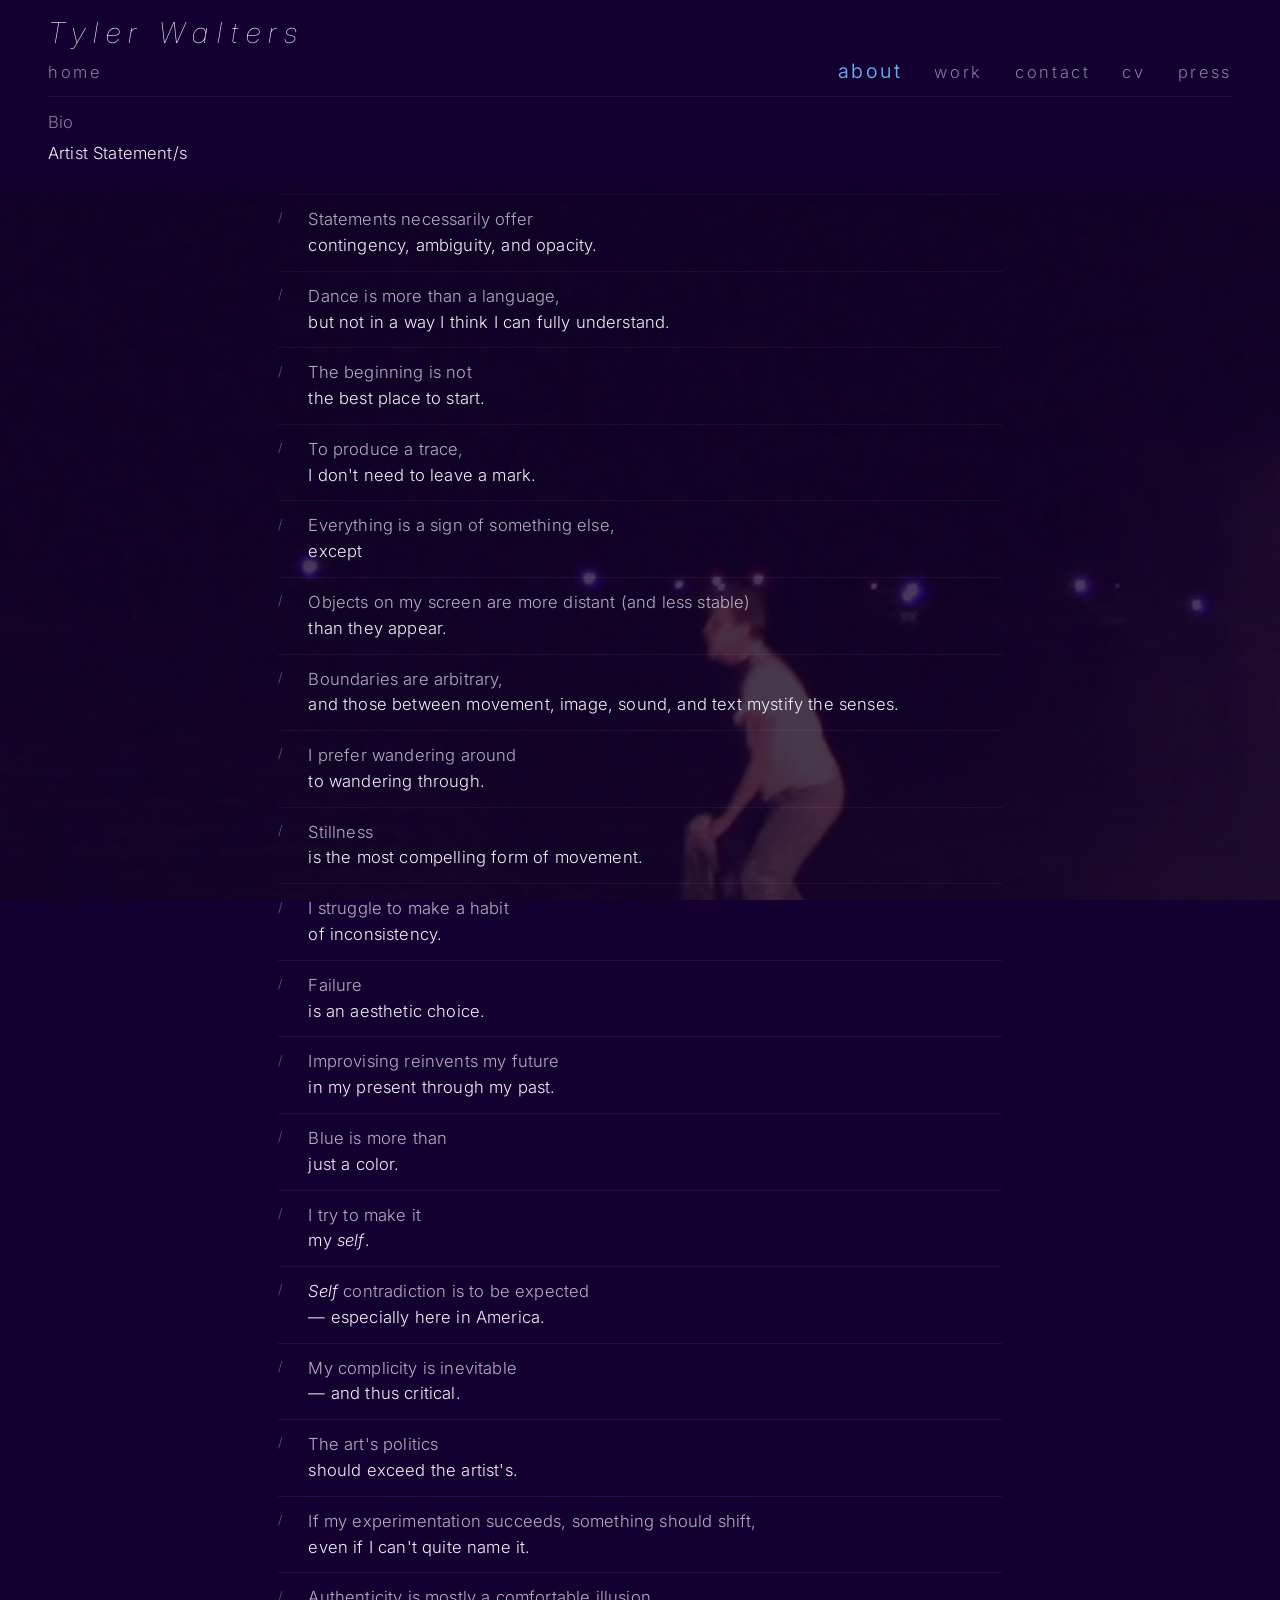
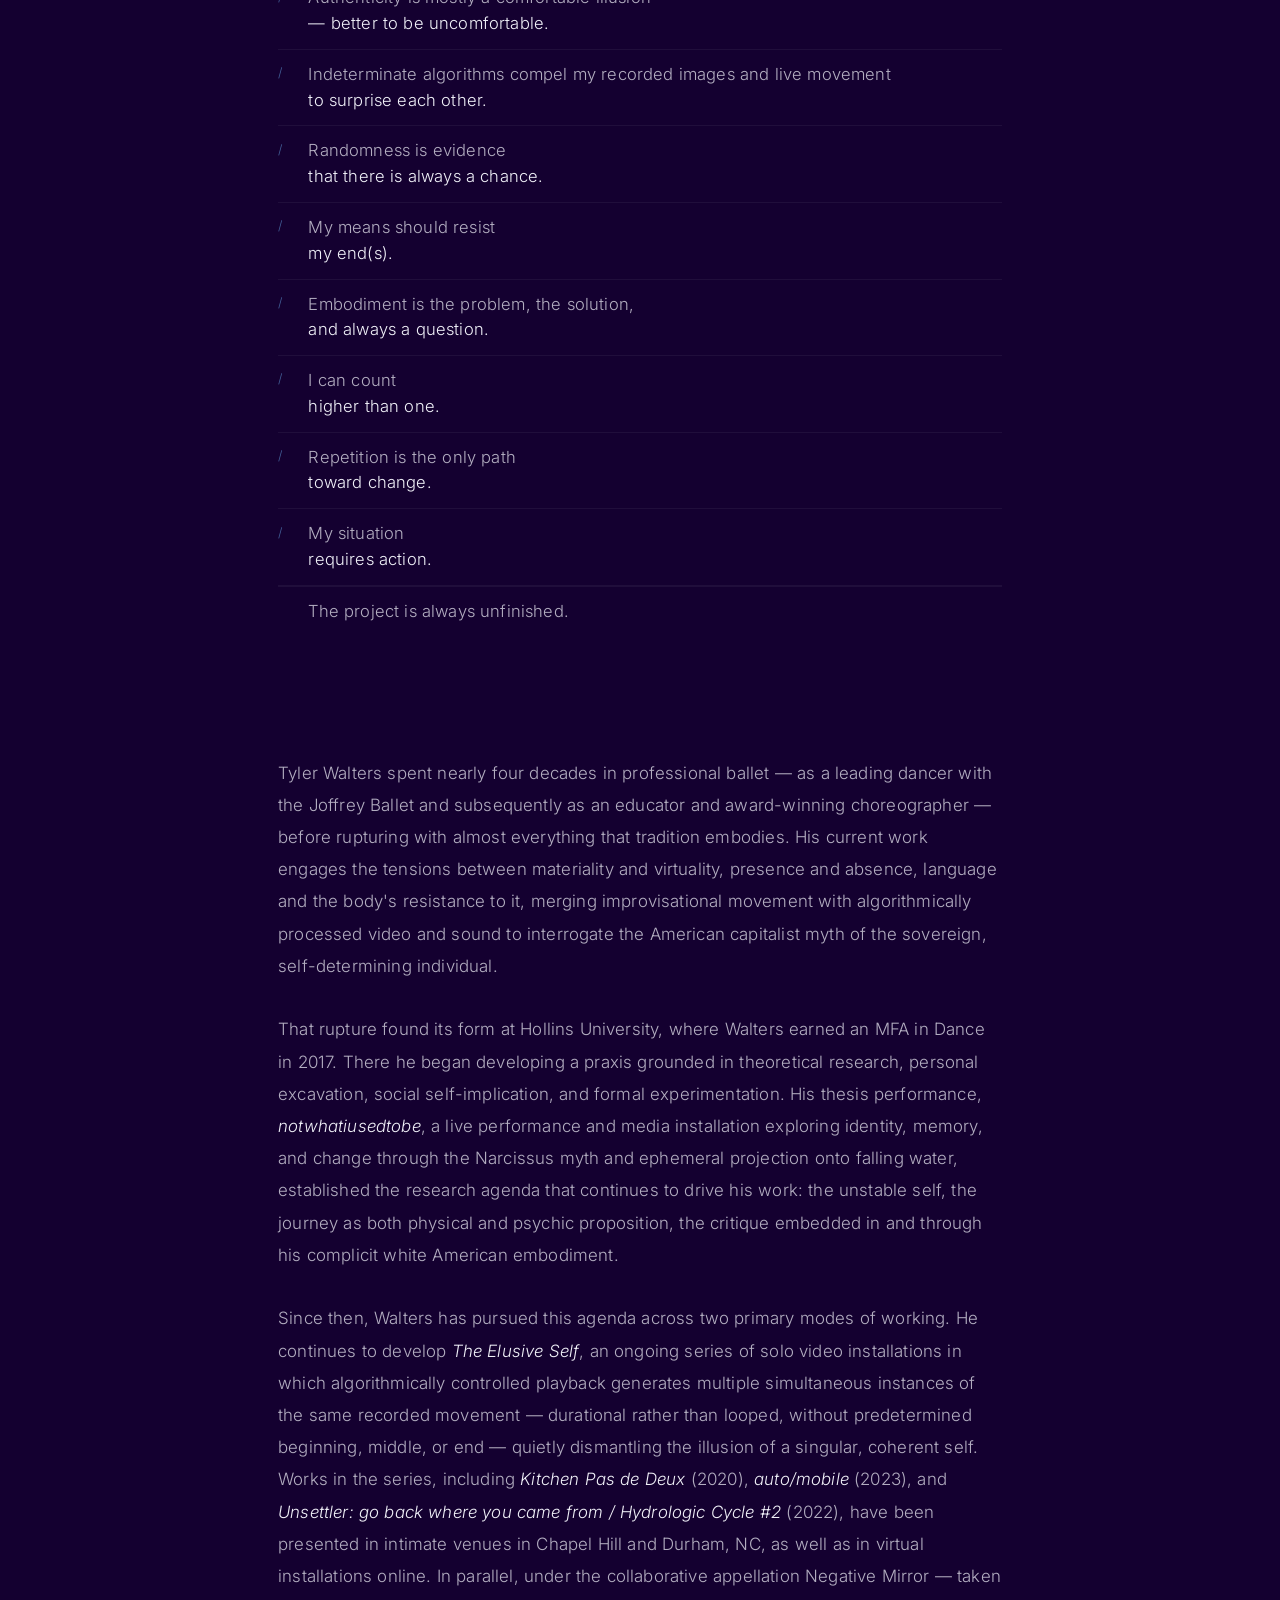
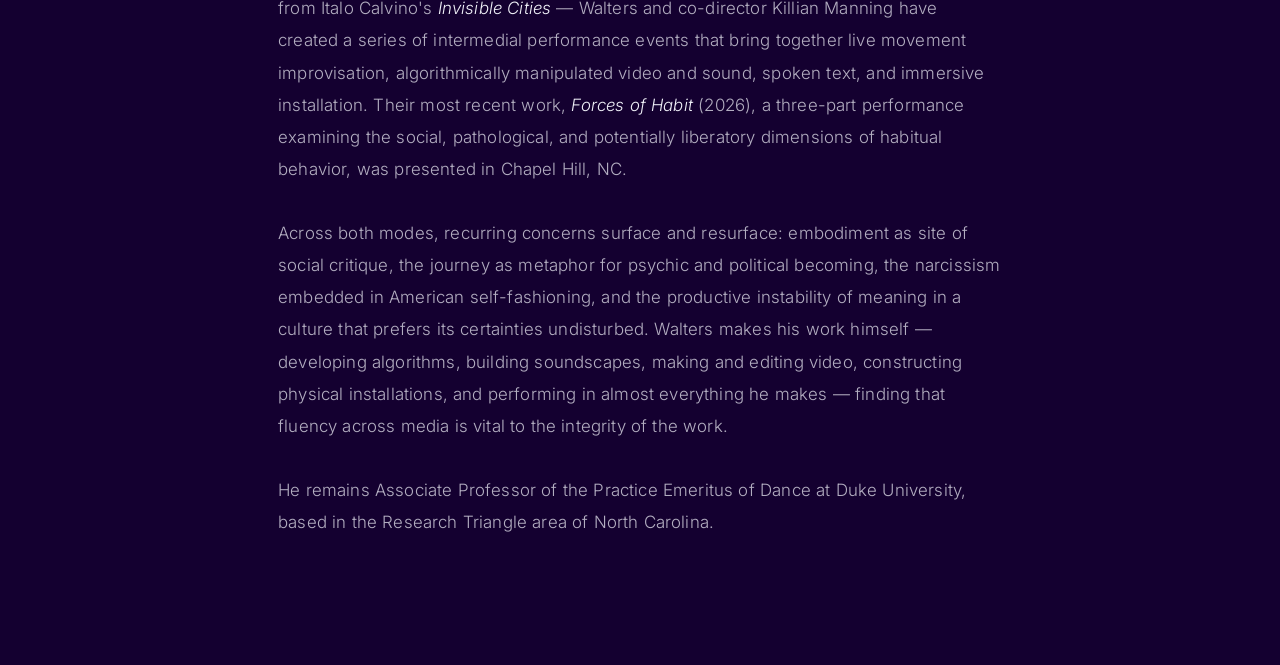
==== commit d941506b: "Add files via upload" ====
--- a/about.html
+++ b/about.html
@@ -394,7 +394,8 @@
     const maxScroll = document.body.scrollHeight - window.innerHeight;
     if (maxScroll <= 0) return;
     const progress = Math.min(window.scrollY / maxScroll, 1);
-    bgImg.style.transform = 'scale(' + (1.05 + progress * 0.17) + ')';
+    const scale = 1.05 + progress * 0.17;
+    bgImg.style.transform = 'translate(-50%, -50%) scale(' + scale + ')';
   }, { passive: true });
 
 })();
--- a/style.css
+++ b/style.css
@@ -73,12 +73,18 @@
 }
 
 .parallax-bg-img {
-  width: 120%;
-  height: 120%;
+  position: absolute;
+  top: 50%;
+  left: 50%;
+  /* Centre the image then scale — JS updates scale via transform */
+  transform: translate(-50%, -50%) scale(1.05);
+  transform-origin: center center;
+  /* Make it large enough to cover at any scale */
+  min-width: 100%;
+  min-height: 100%;
+  width: auto;
+  height: auto;
   object-fit: cover;
-  object-position: center center;
-  transform-origin: center center;
-  transform: scale(1.05);
   will-change: transform;
 }
 
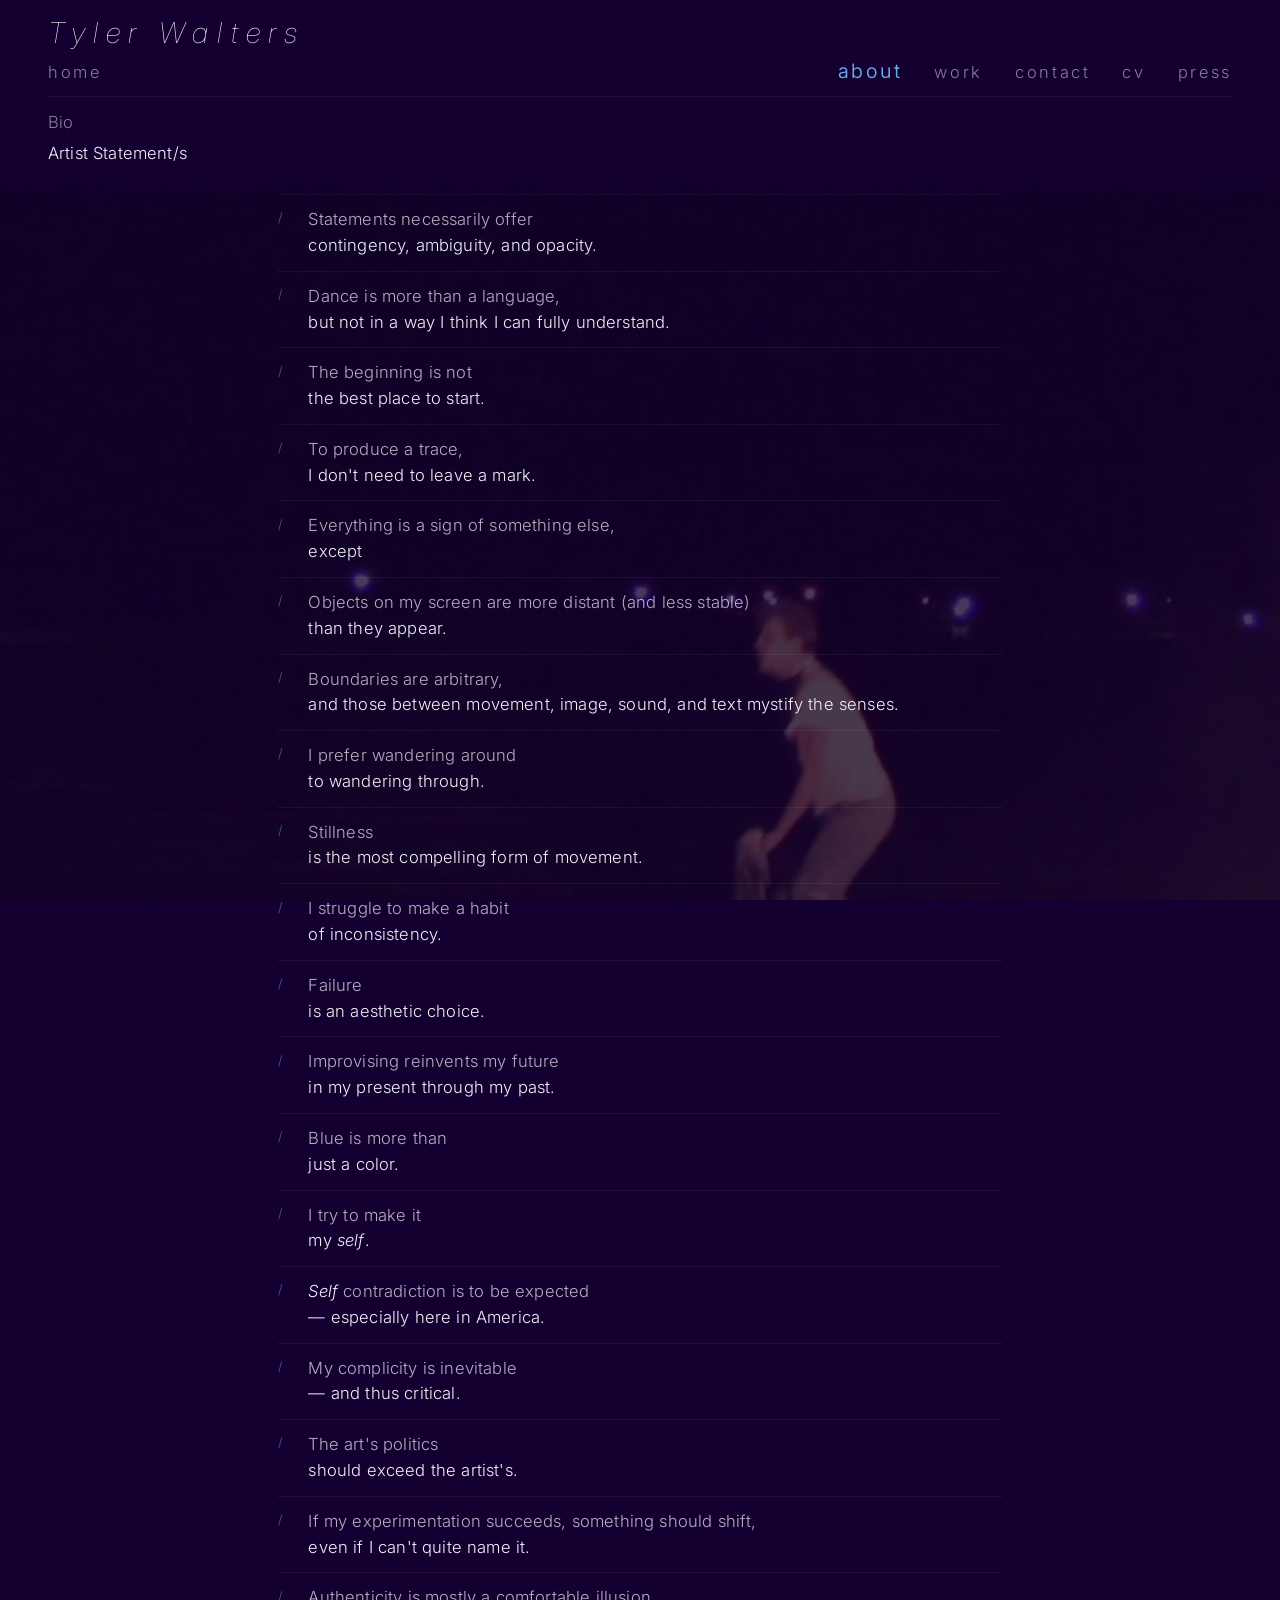
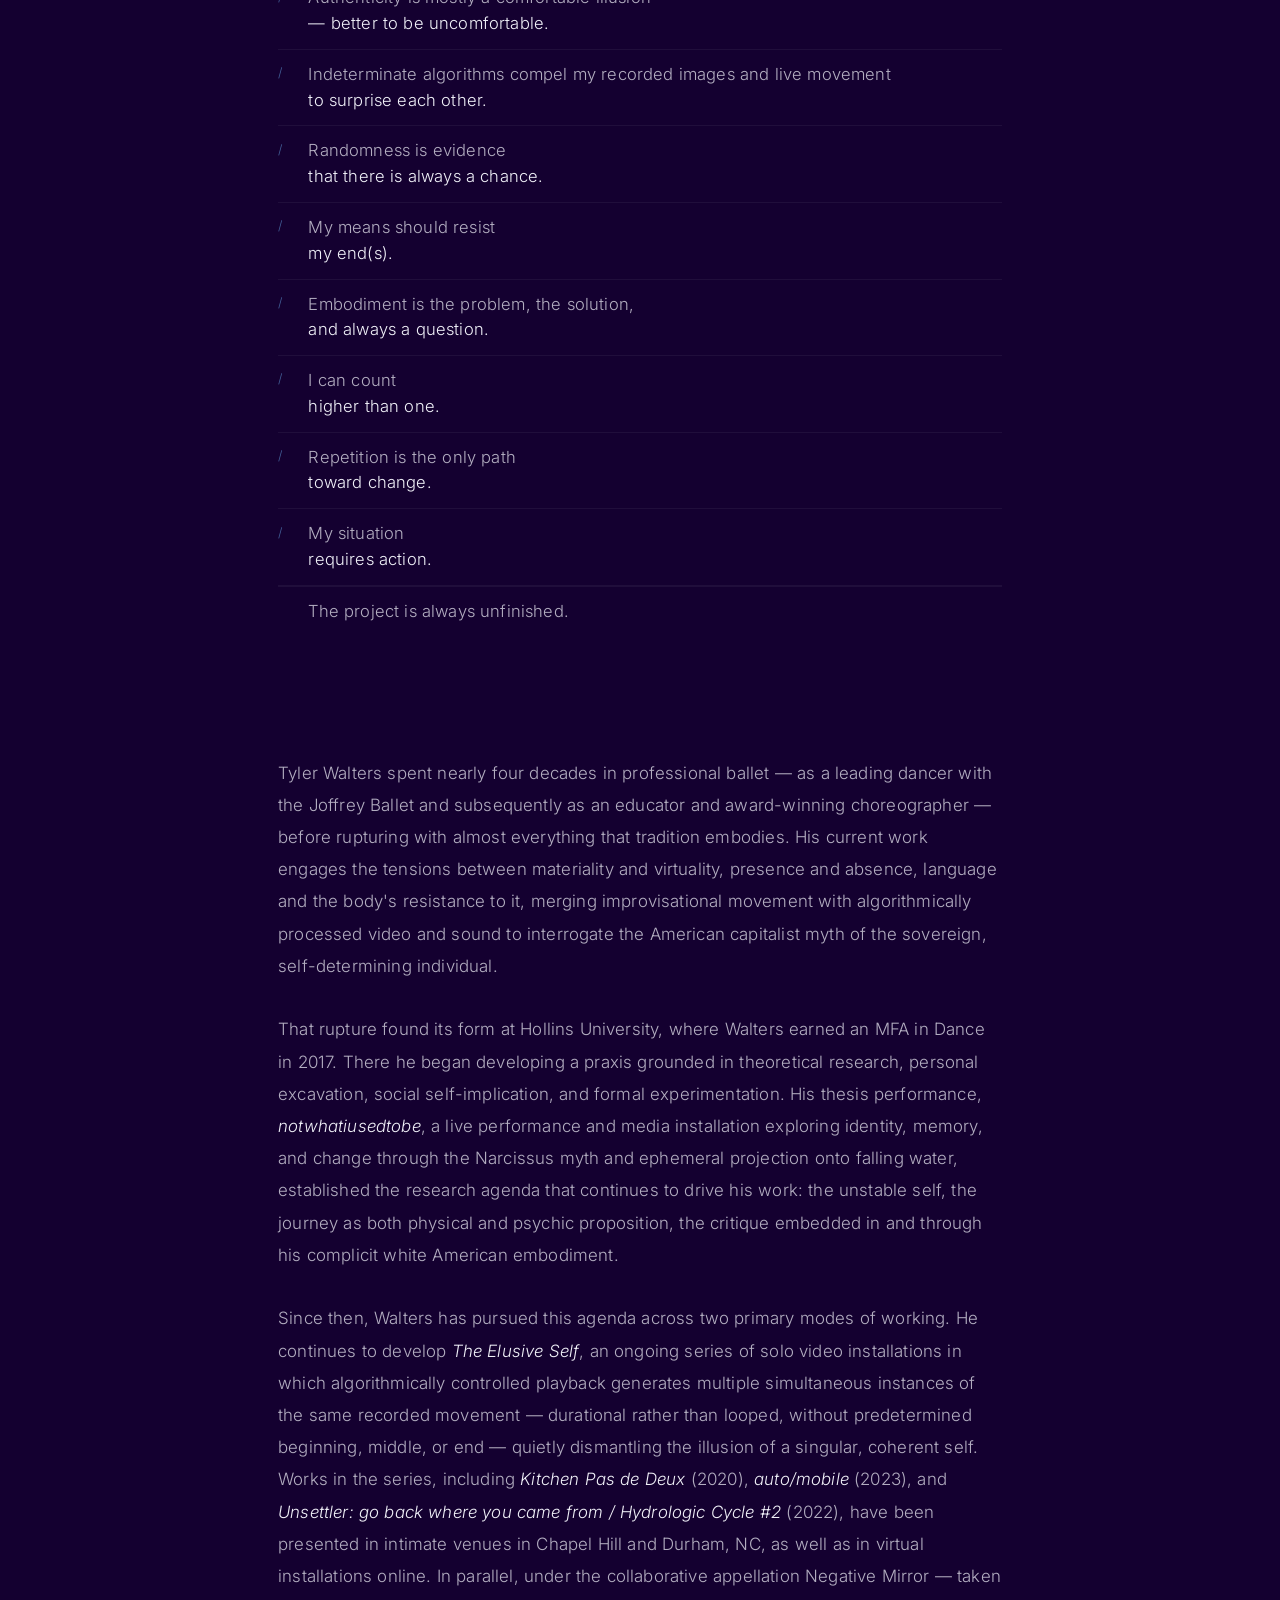
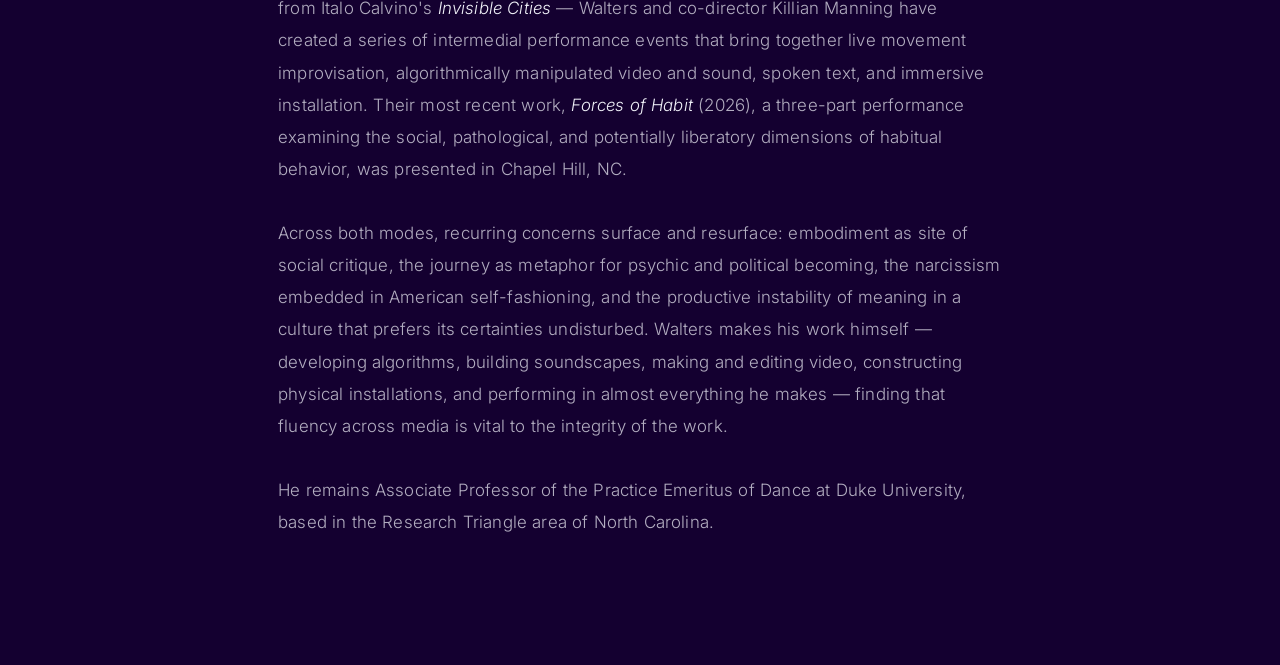
==== commit 631ad1f6: "Add files via upload" ====
--- a/about.html
+++ b/about.html
@@ -15,7 +15,7 @@
   <img class="parallax-bg-img"
        src="assets/skyty-frames/frame001.jpg"
        alt="" id="bg-img"
-       style="object-position: center center;">
+       style="top: 42%; left: 42%;">
 </div>
 
 <header class="site-header" id="site-header">
@@ -395,7 +395,7 @@
     if (maxScroll <= 0) return;
     const progress = Math.min(window.scrollY / maxScroll, 1);
     const scale = 1.05 + progress * 0.17;
-    bgImg.style.transform = 'translate(-50%, -50%) scale(' + scale + ')';
+    bgImg.style.transform = 'translate(-42%, -42%) scale(' + scale + ')';
   }, { passive: true });
 
 })();
--- a/style.css
+++ b/style.css
@@ -76,10 +76,8 @@
   position: absolute;
   top: 50%;
   left: 50%;
-  /* Centre the image then scale — JS updates scale via transform */
   transform: translate(-50%, -50%) scale(1.05);
   transform-origin: center center;
-  /* Make it large enough to cover at any scale */
   min-width: 100%;
   min-height: 100%;
   width: auto;
@@ -87,6 +85,8 @@
   object-fit: cover;
   will-change: transform;
 }
+
+/* Per-page anchor overrides applied via inline style on the img tag */
 
 /* ============================================================
    SITE HEADER
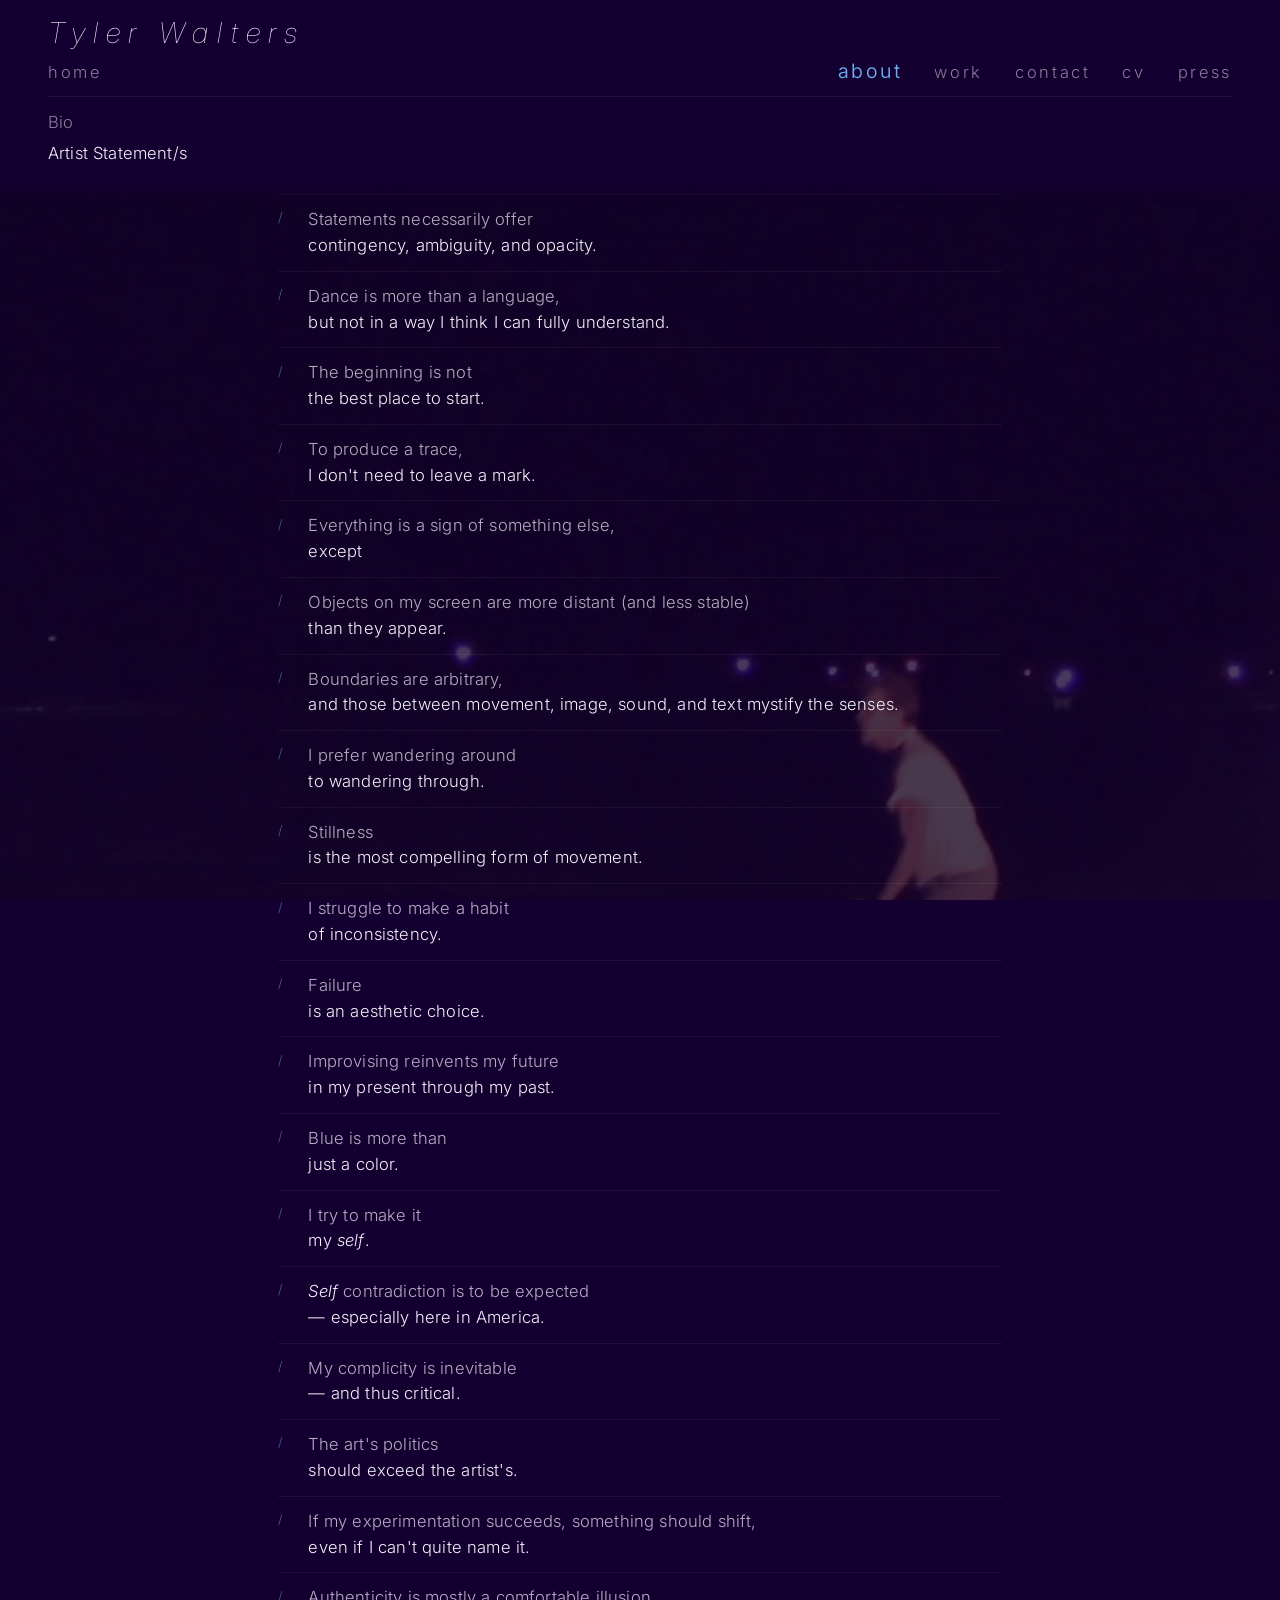
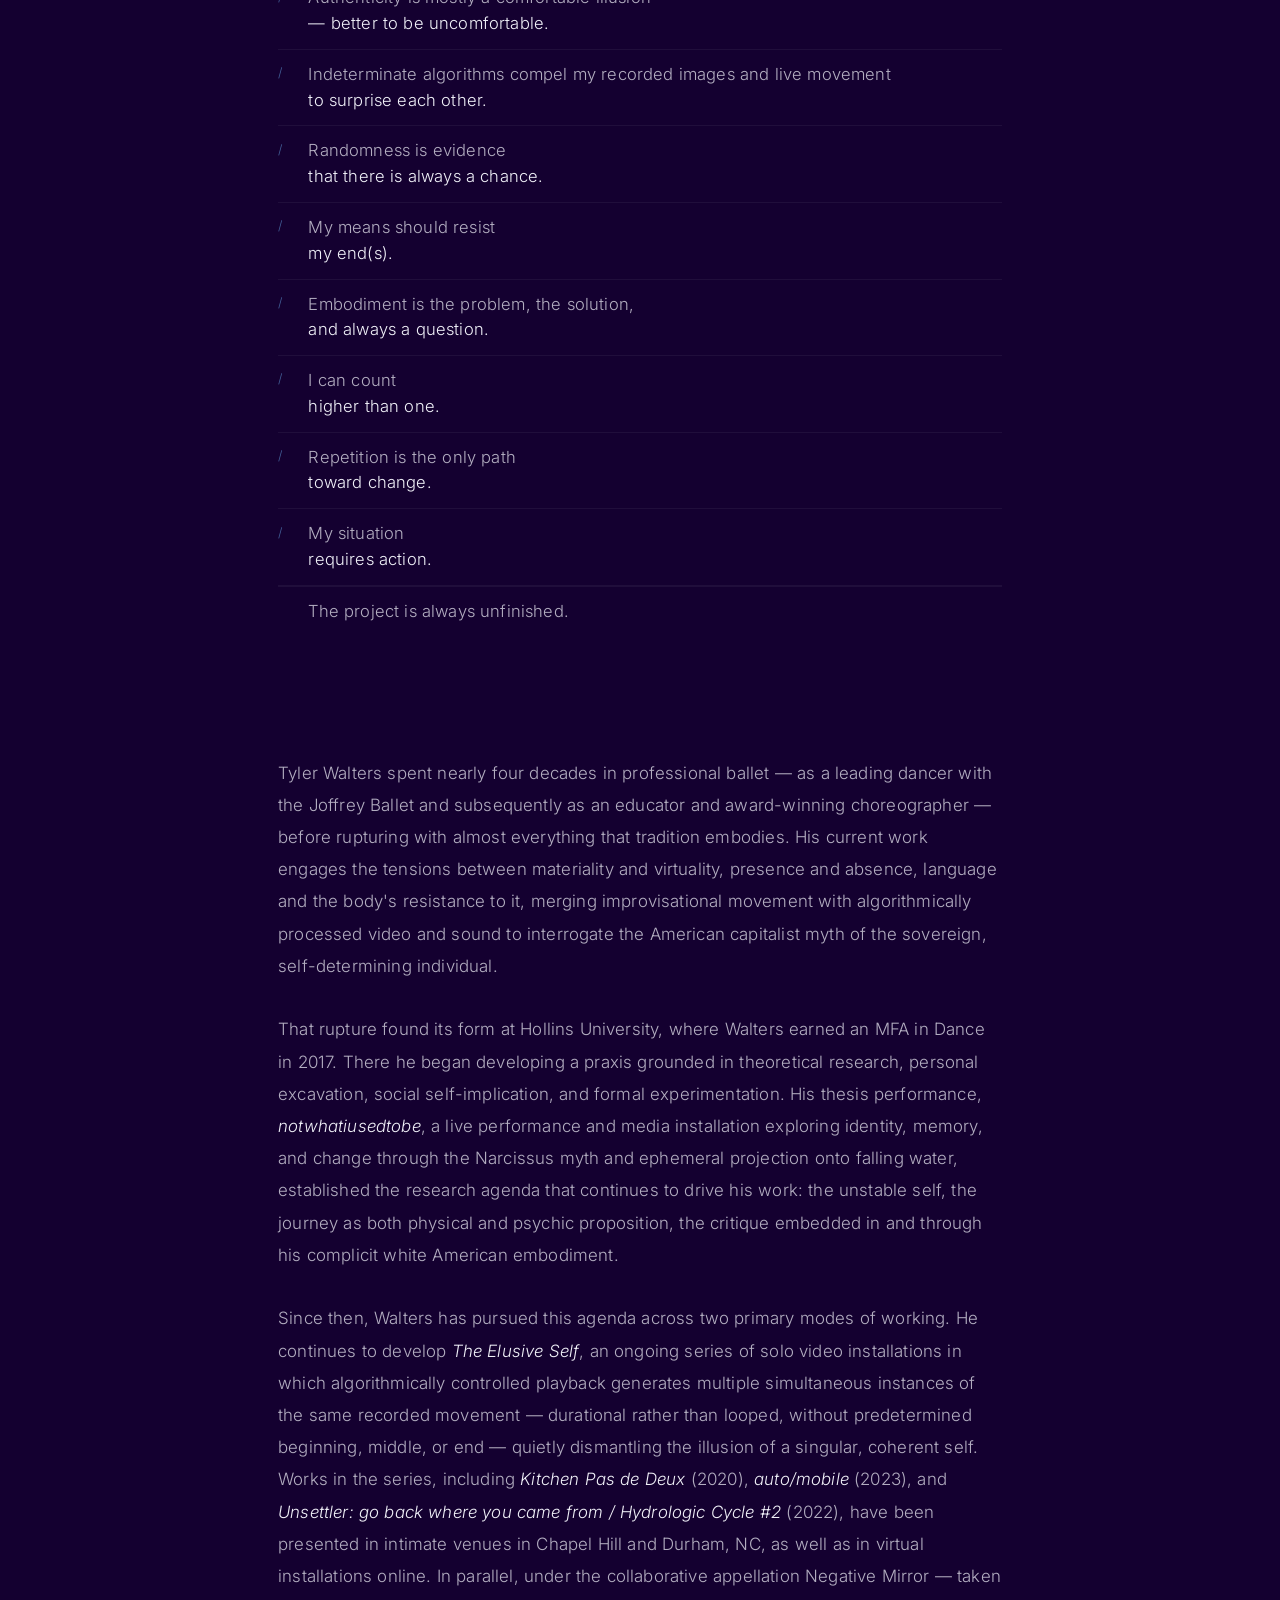
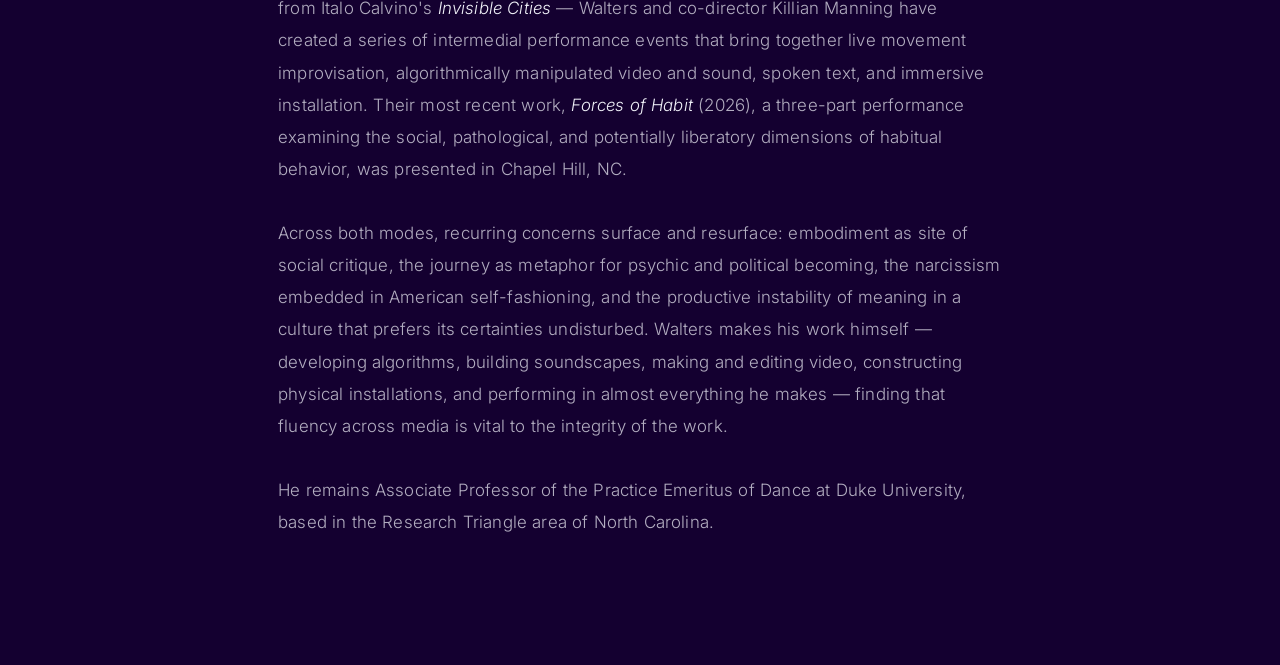
==== commit 2fe2a1cd: "Add files via upload" ====
--- a/about.html
+++ b/about.html
@@ -14,8 +14,7 @@
 <div class="parallax-bg" aria-hidden="true">
   <img class="parallax-bg-img"
        src="assets/skyty-frames/frame001.jpg"
-       alt="" id="bg-img"
-       style="top: 42%; left: 42%;">
+       alt="" id="bg-img">
 </div>
 
 <header class="site-header" id="site-header">
@@ -387,16 +386,22 @@
 
   /* ----------------------------------------------------------
      BACKGROUND IMAGE ZOOM ON SCROLL
+     Offset: translateX(-42%) translateY(-42%) shifts the visible
+     portion so the figure appears upper-left of centre.
+     Applied on every scroll tick so there is no jump.
   ---------------------------------------------------------- */
   const bgImg = document.getElementById('bg-img');
 
-  window.addEventListener('scroll', function () {
+  function updateBg () {
     const maxScroll = document.body.scrollHeight - window.innerHeight;
-    if (maxScroll <= 0) return;
-    const progress = Math.min(window.scrollY / maxScroll, 1);
-    const scale = 1.05 + progress * 0.17;
+    const progress  = maxScroll > 0 ? Math.min(window.scrollY / maxScroll, 1) : 0;
+    const scale     = 1.05 + progress * 0.17;
     bgImg.style.transform = 'translate(-42%, -42%) scale(' + scale + ')';
-  }, { passive: true });
+  }
+
+  /* Set immediately on load so initial position matches scroll position */
+  updateBg();
+  window.addEventListener('scroll', updateBg, { passive: true });
 
 })();
 </script>
--- a/style.css
+++ b/style.css
@@ -74,6 +74,8 @@
 
 .parallax-bg-img {
   position: absolute;
+  /* Position via transform only — JS updates this on scroll.
+     Initial value set here; pages needing offset use data attributes read by JS. */
   top: 50%;
   left: 50%;
   transform: translate(-50%, -50%) scale(1.05);
@@ -85,8 +87,6 @@
   object-fit: cover;
   will-change: transform;
 }
-
-/* Per-page anchor overrides applied via inline style on the img tag */
 
 /* ============================================================
    SITE HEADER
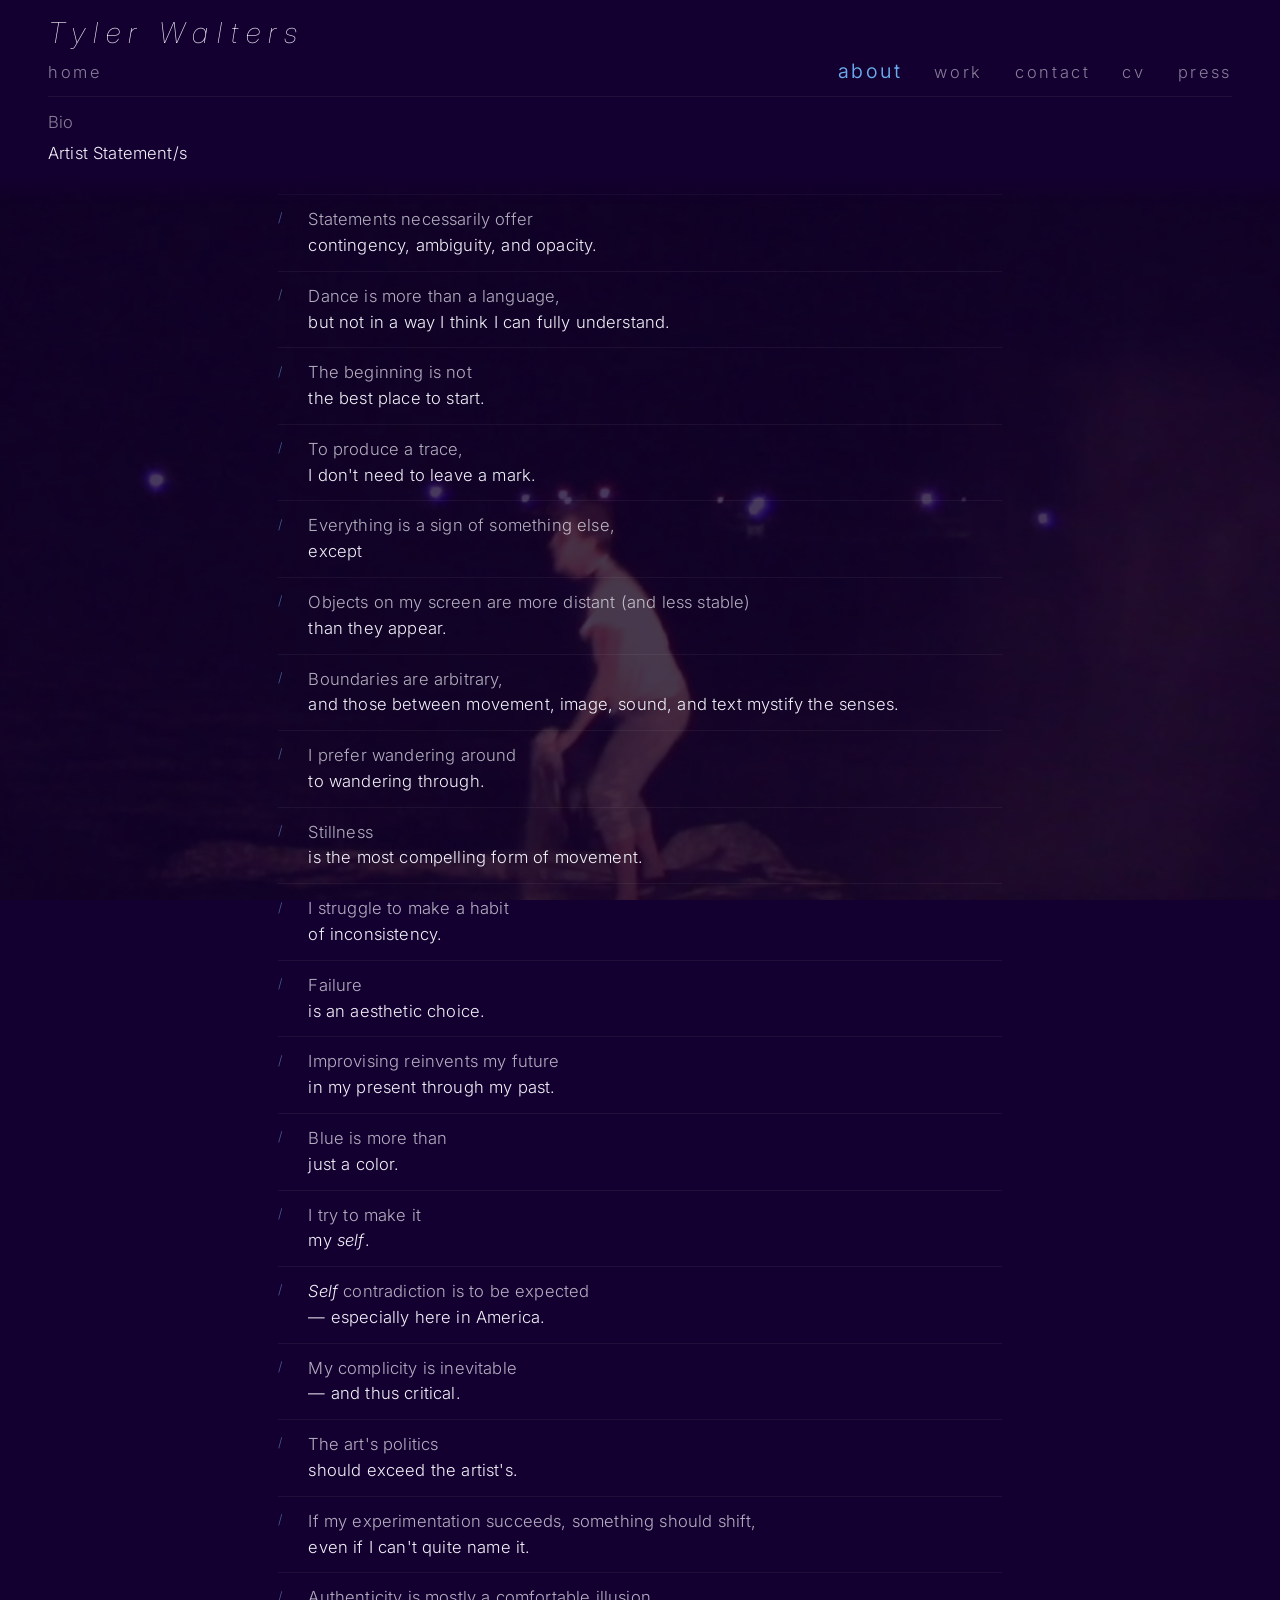
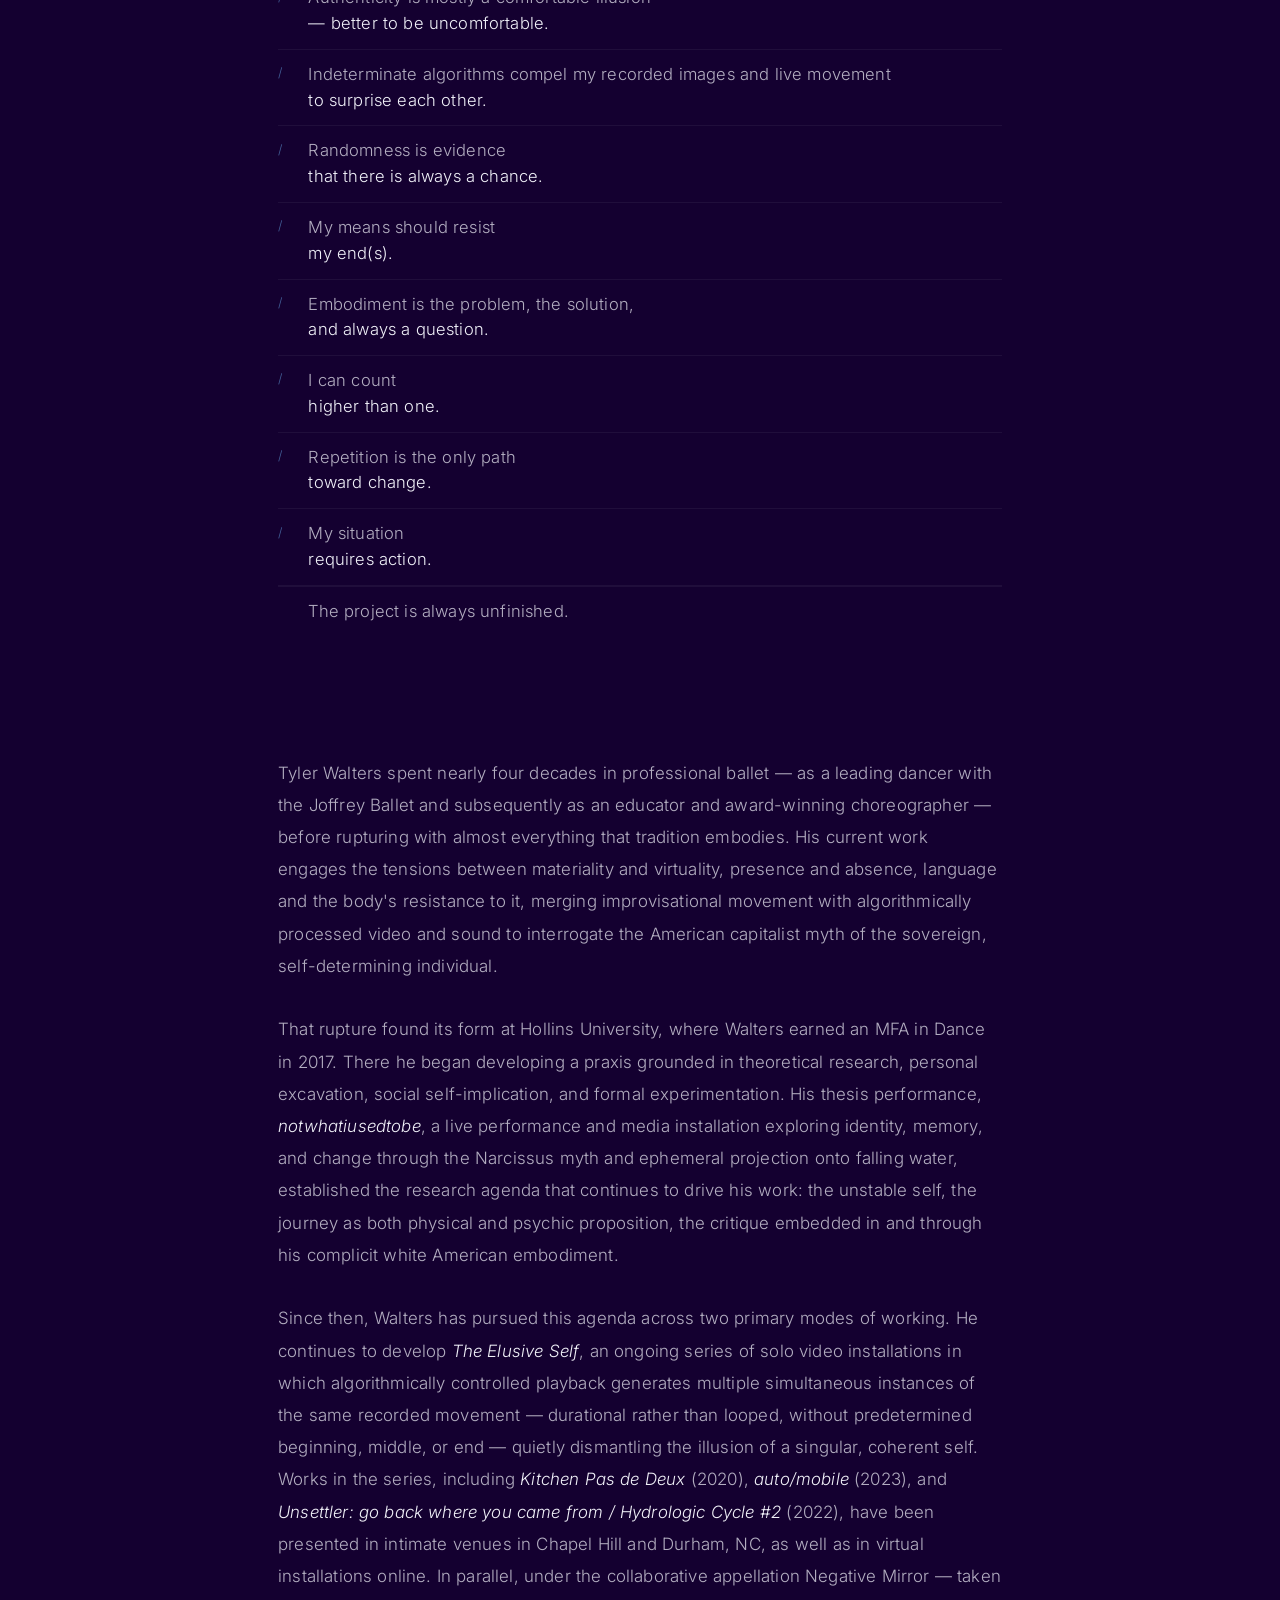
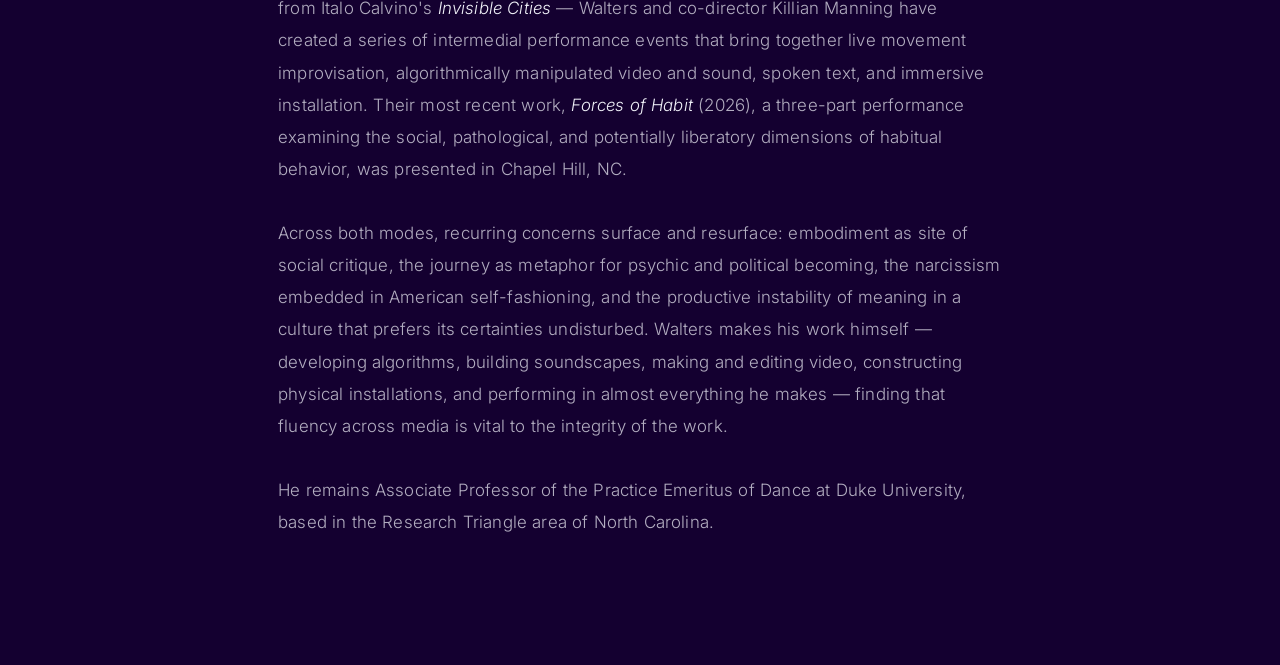
==== commit 9b70ae06: "Add files via upload" ====
--- a/about.html
+++ b/about.html
@@ -396,7 +396,7 @@
     const maxScroll = document.body.scrollHeight - window.innerHeight;
     const progress  = maxScroll > 0 ? Math.min(window.scrollY / maxScroll, 1) : 0;
     const scale     = 1.05 + progress * 0.17;
-    bgImg.style.transform = 'translate(-42%, -42%) scale(' + scale + ')';
+    bgImg.style.transform = 'translate(-58%, -58%) scale(' + scale + ')';
   }
 
   /* Set immediately on load so initial position matches scroll position */
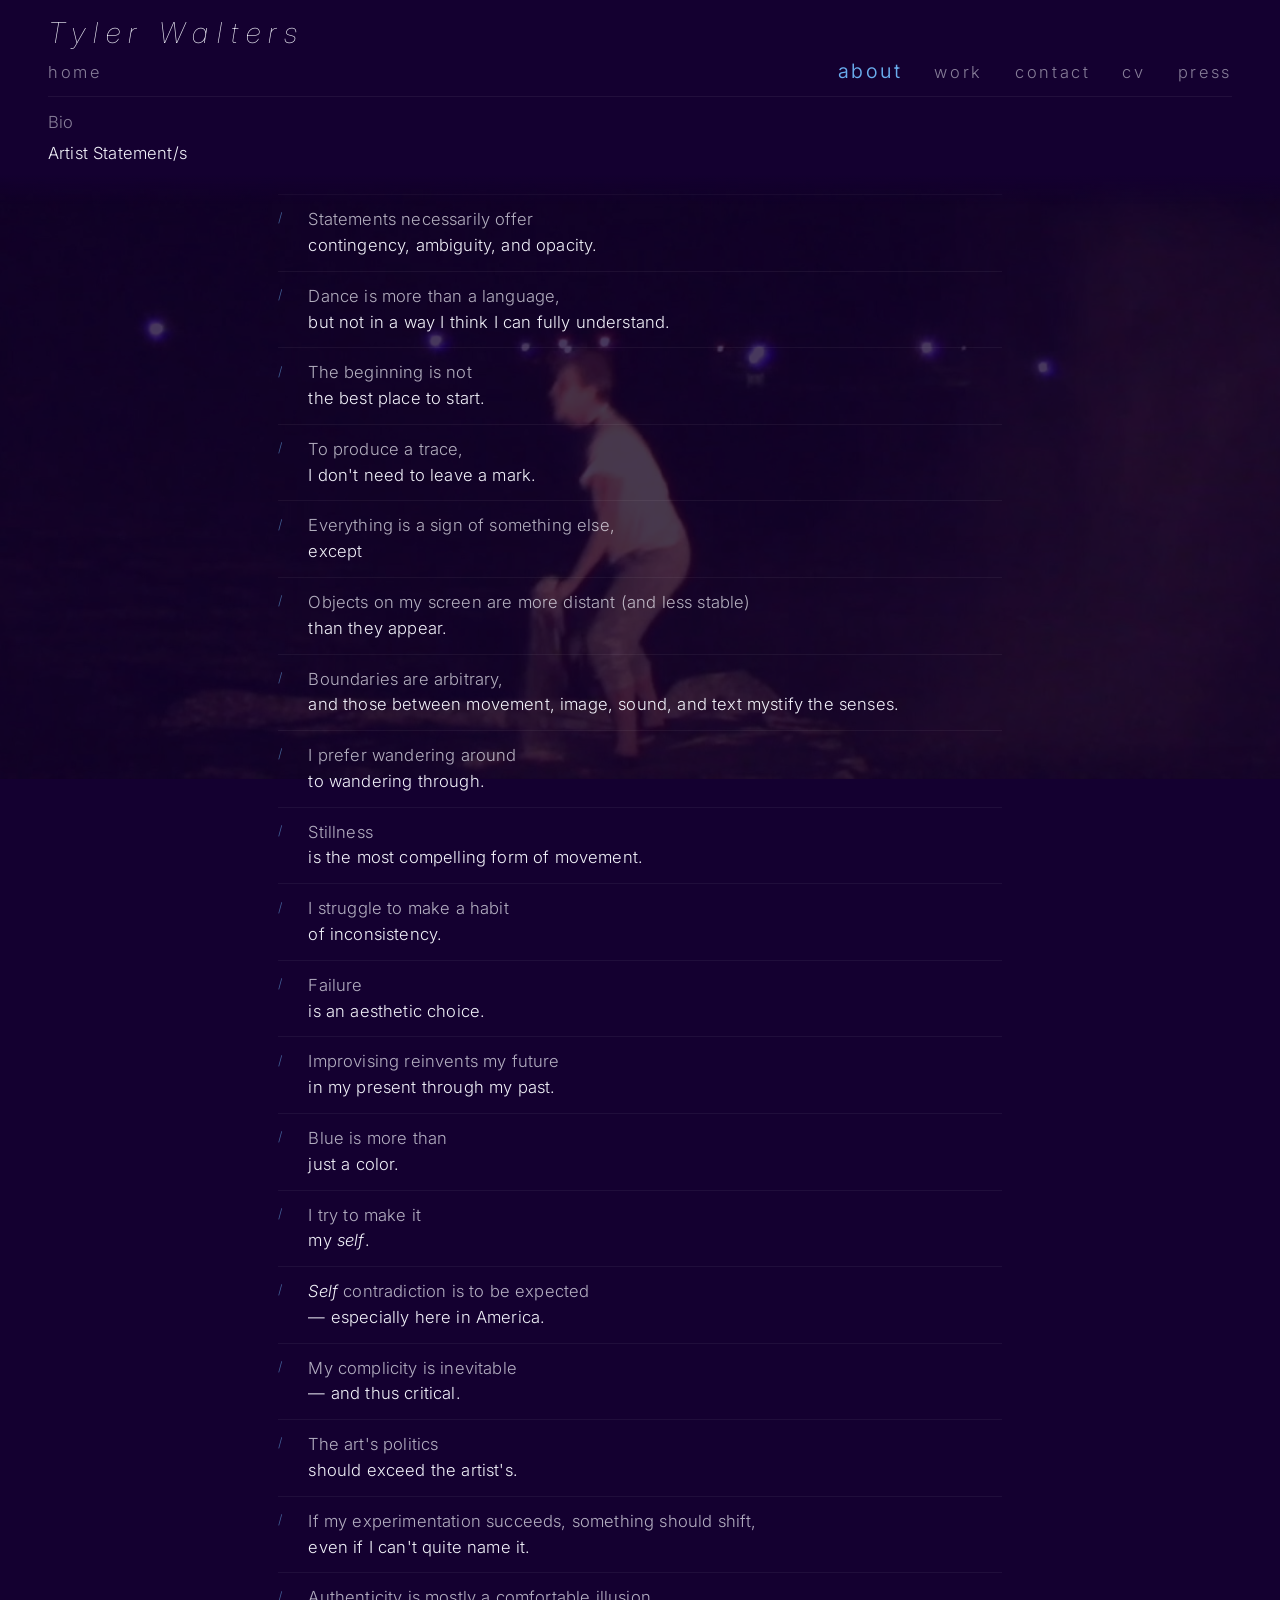
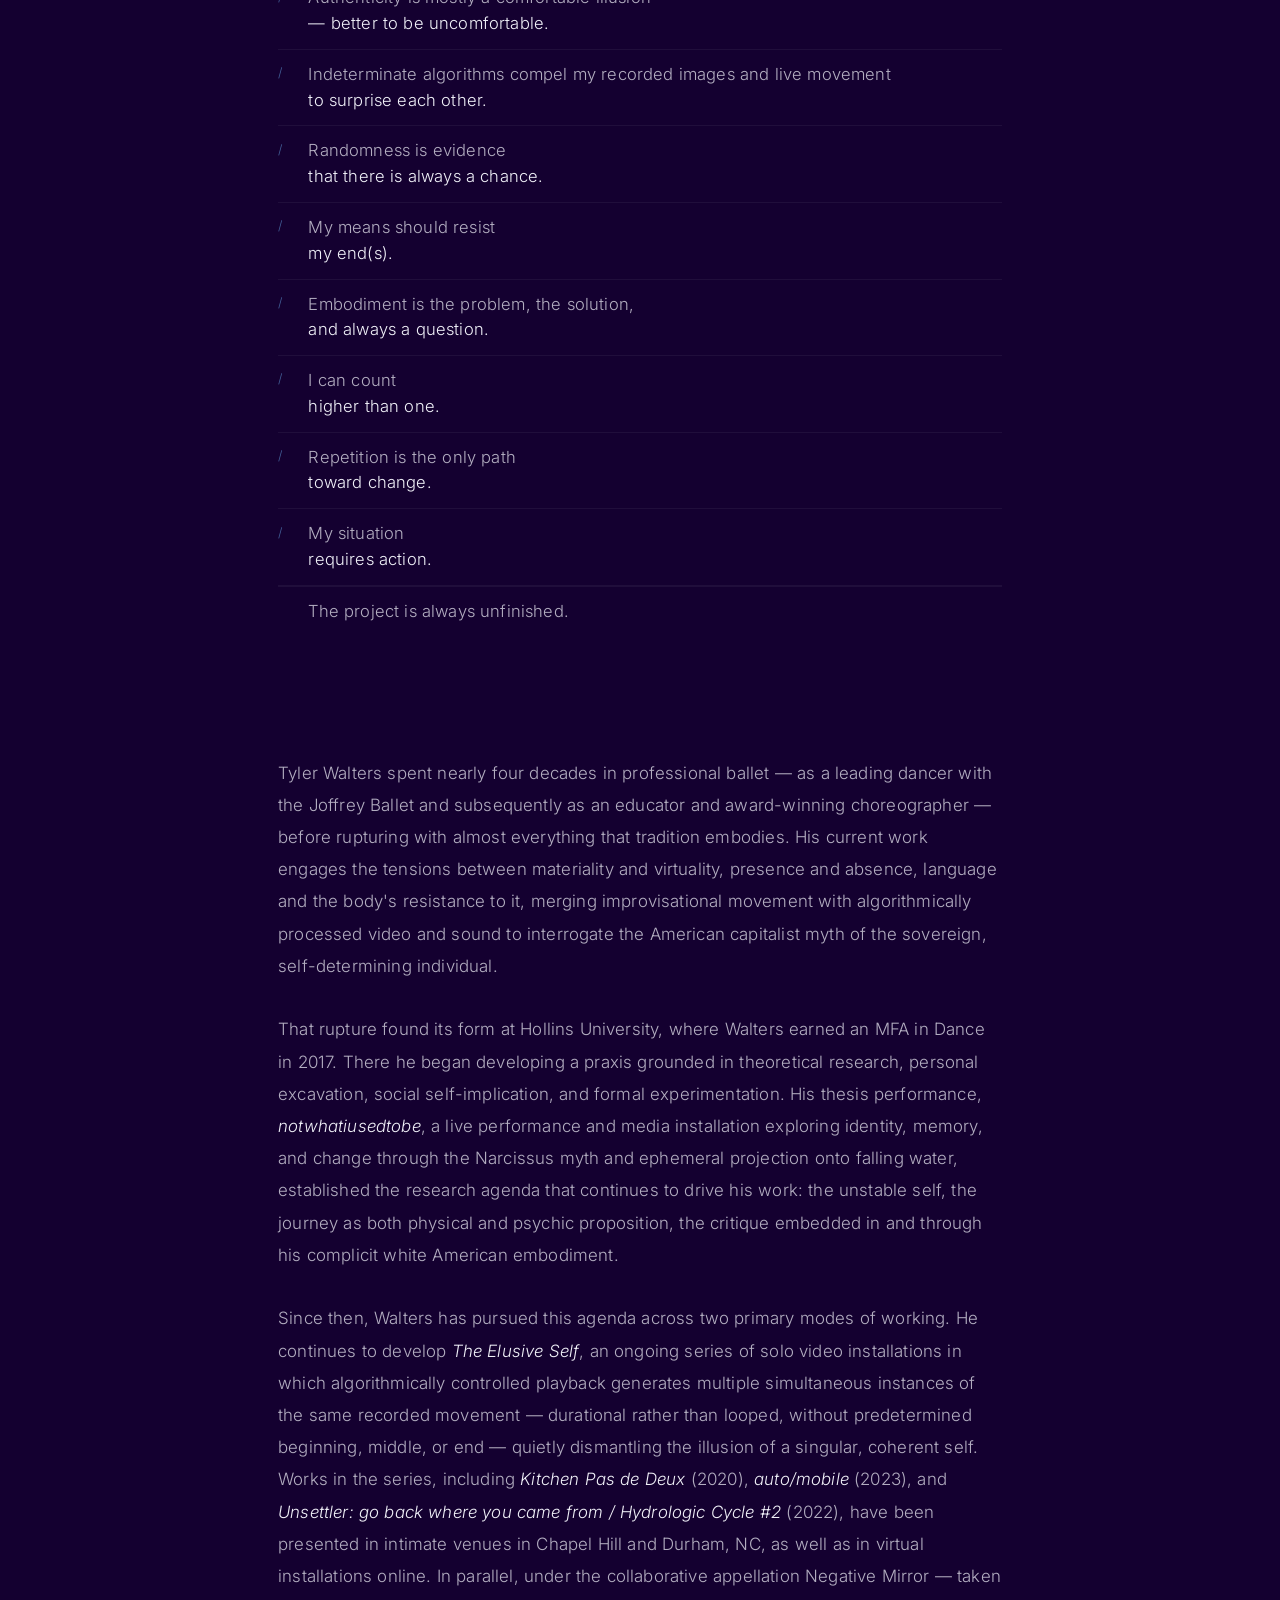
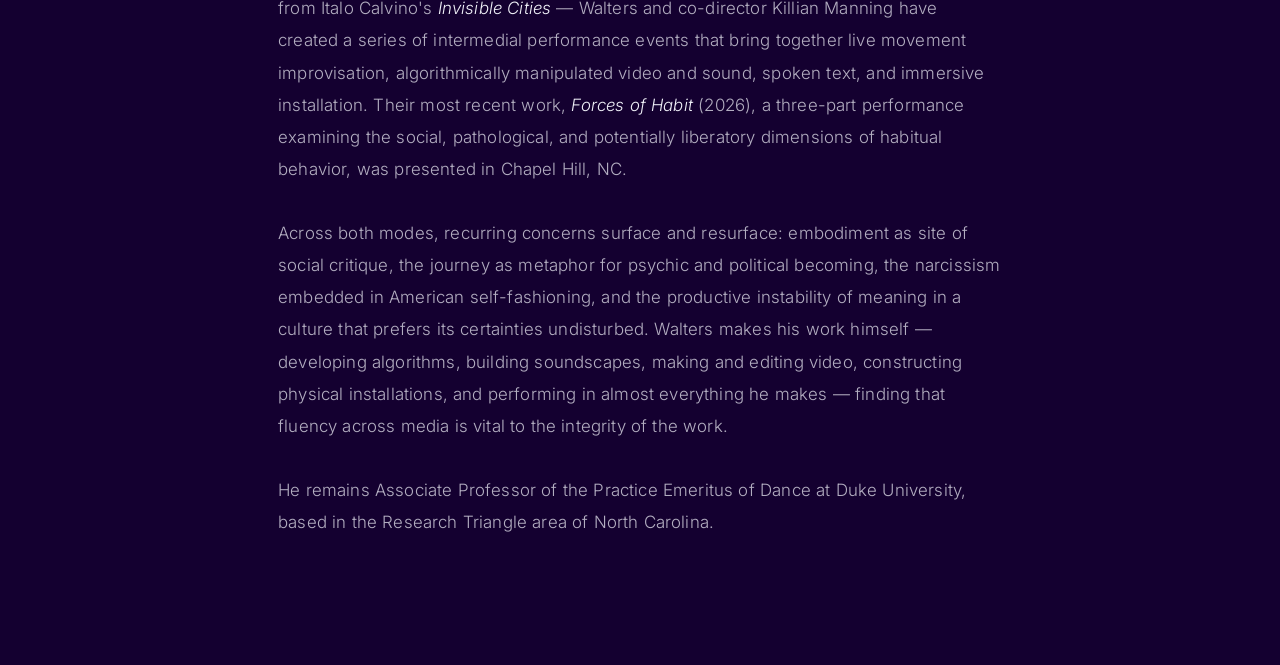
==== commit 29f15e22: "Add files via upload" ====
--- a/about.html
+++ b/about.html
@@ -396,7 +396,7 @@
     const maxScroll = document.body.scrollHeight - window.innerHeight;
     const progress  = maxScroll > 0 ? Math.min(window.scrollY / maxScroll, 1) : 0;
     const scale     = 1.05 + progress * 0.17;
-    bgImg.style.transform = 'translate(-58%, -58%) scale(' + scale + ')';
+    bgImg.style.transform = 'translate(-58%, -72%) scale(' + scale + ')';
   }
 
   /* Set immediately on load so initial position matches scroll position */
